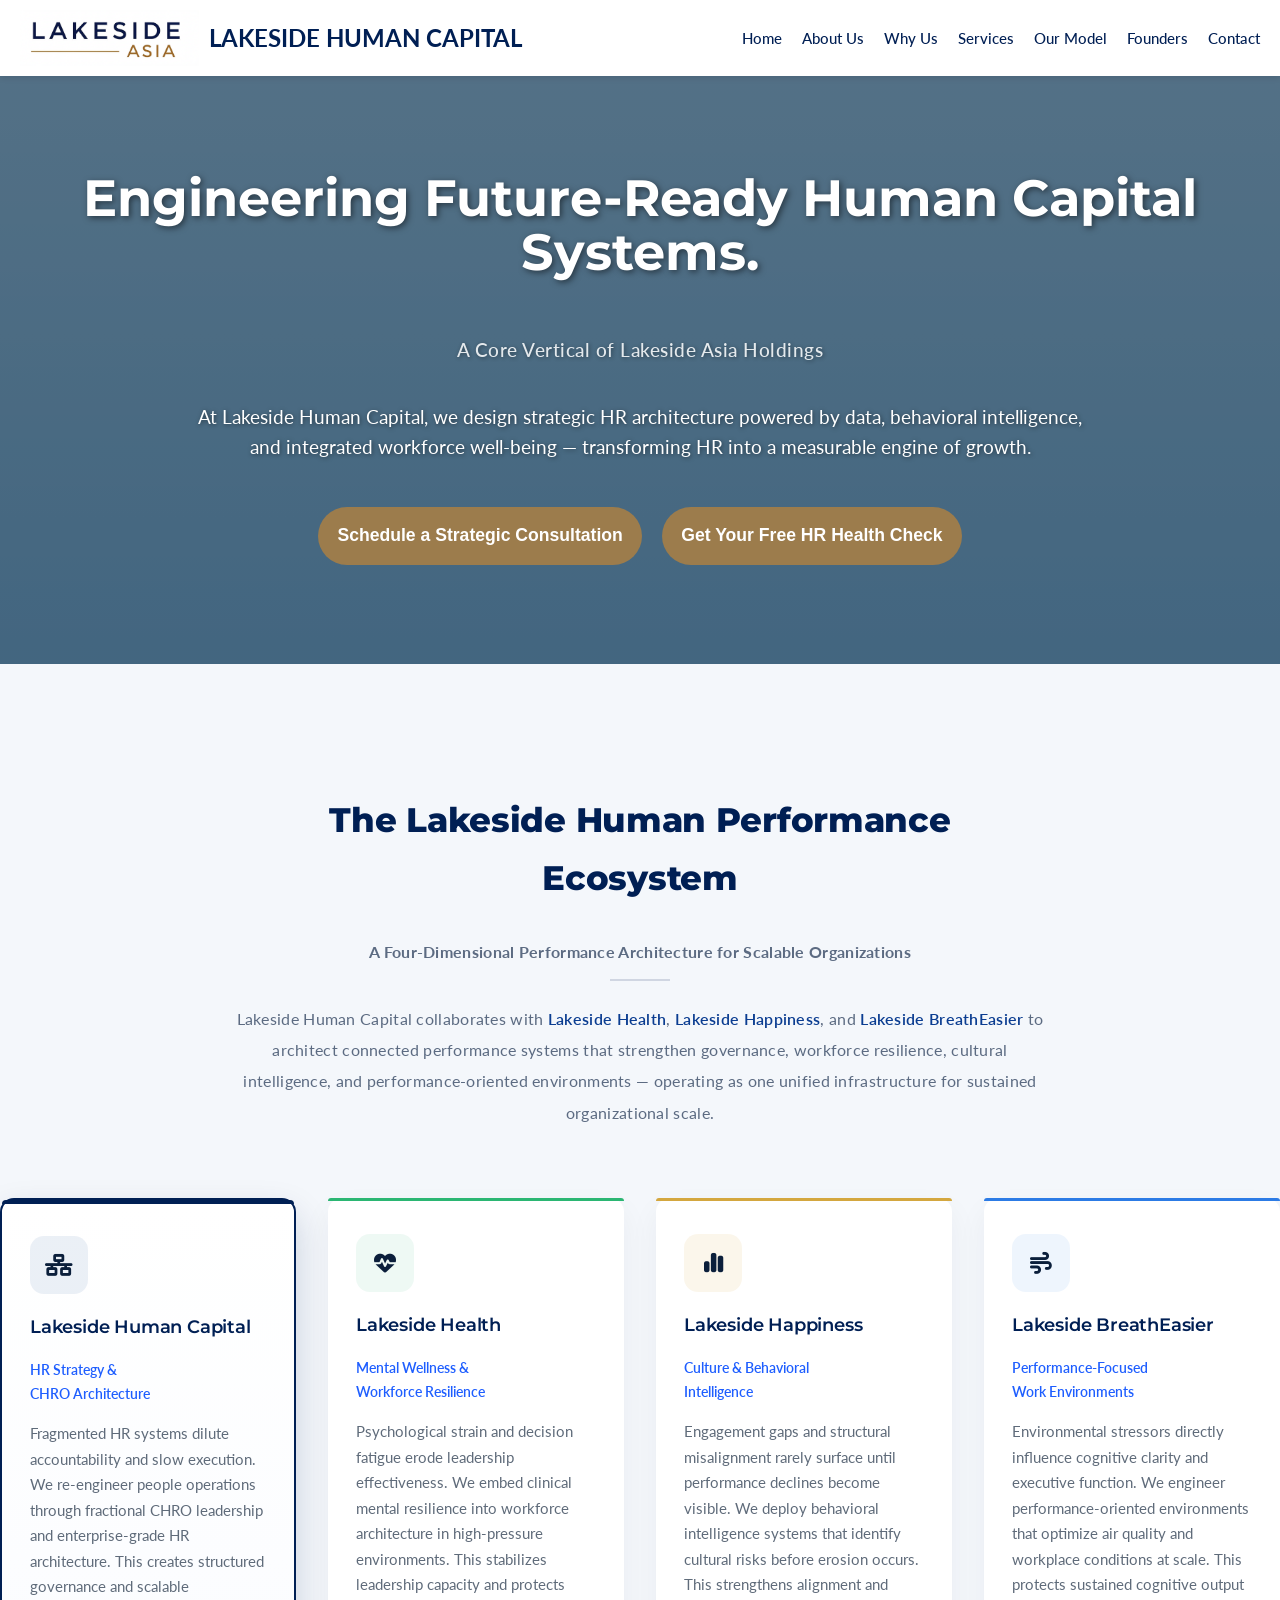
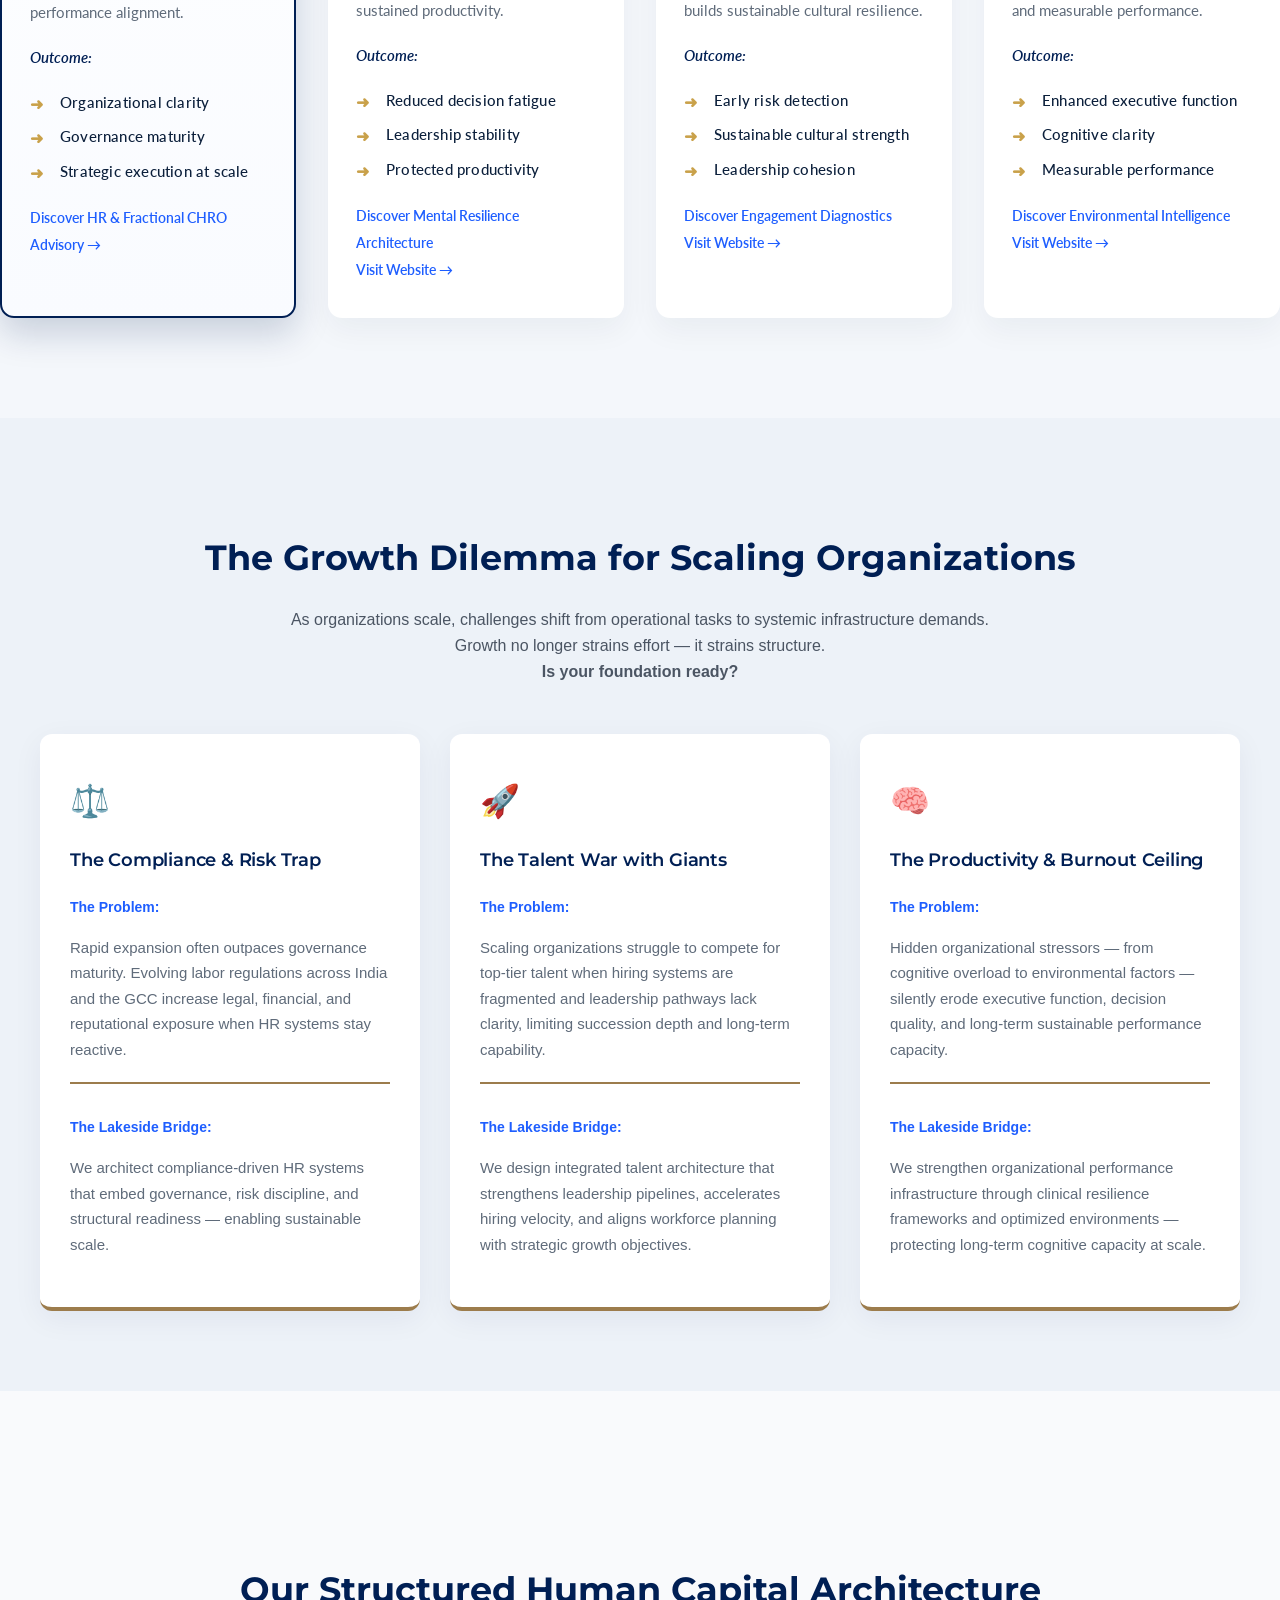
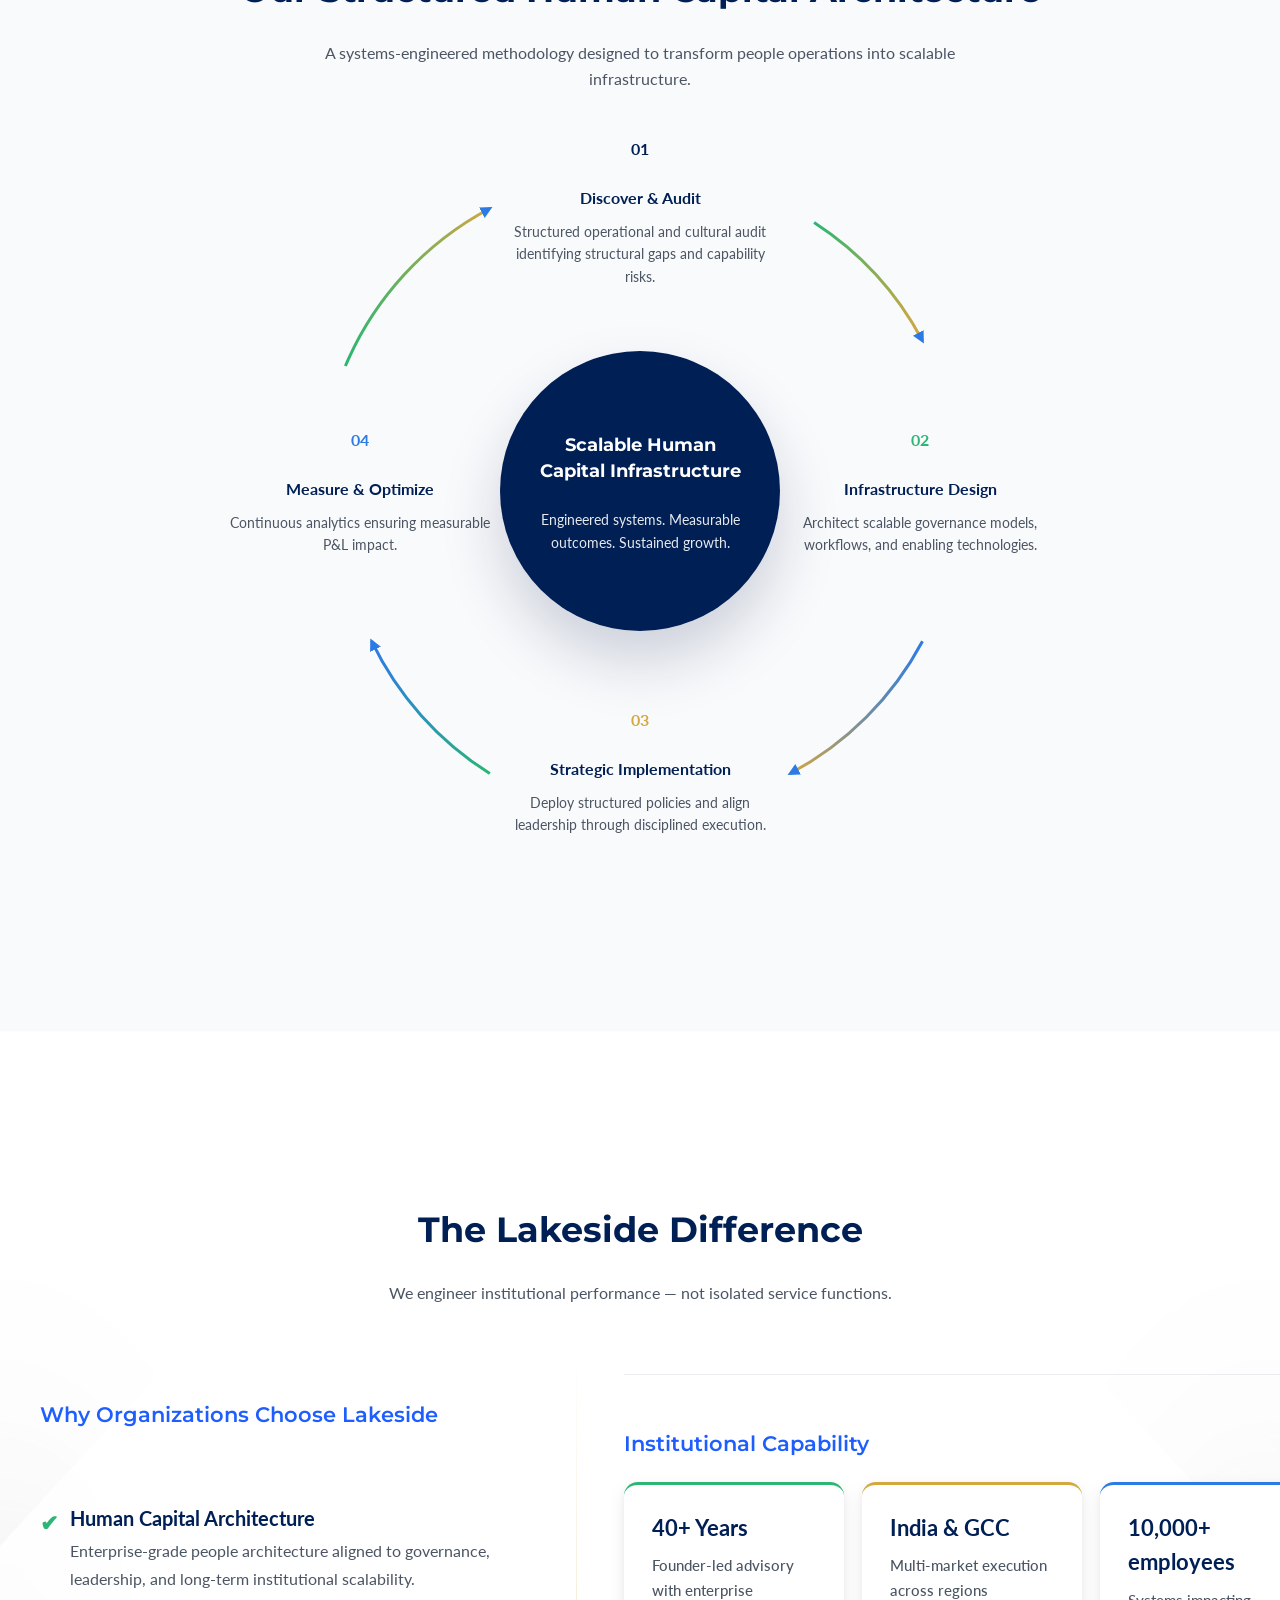
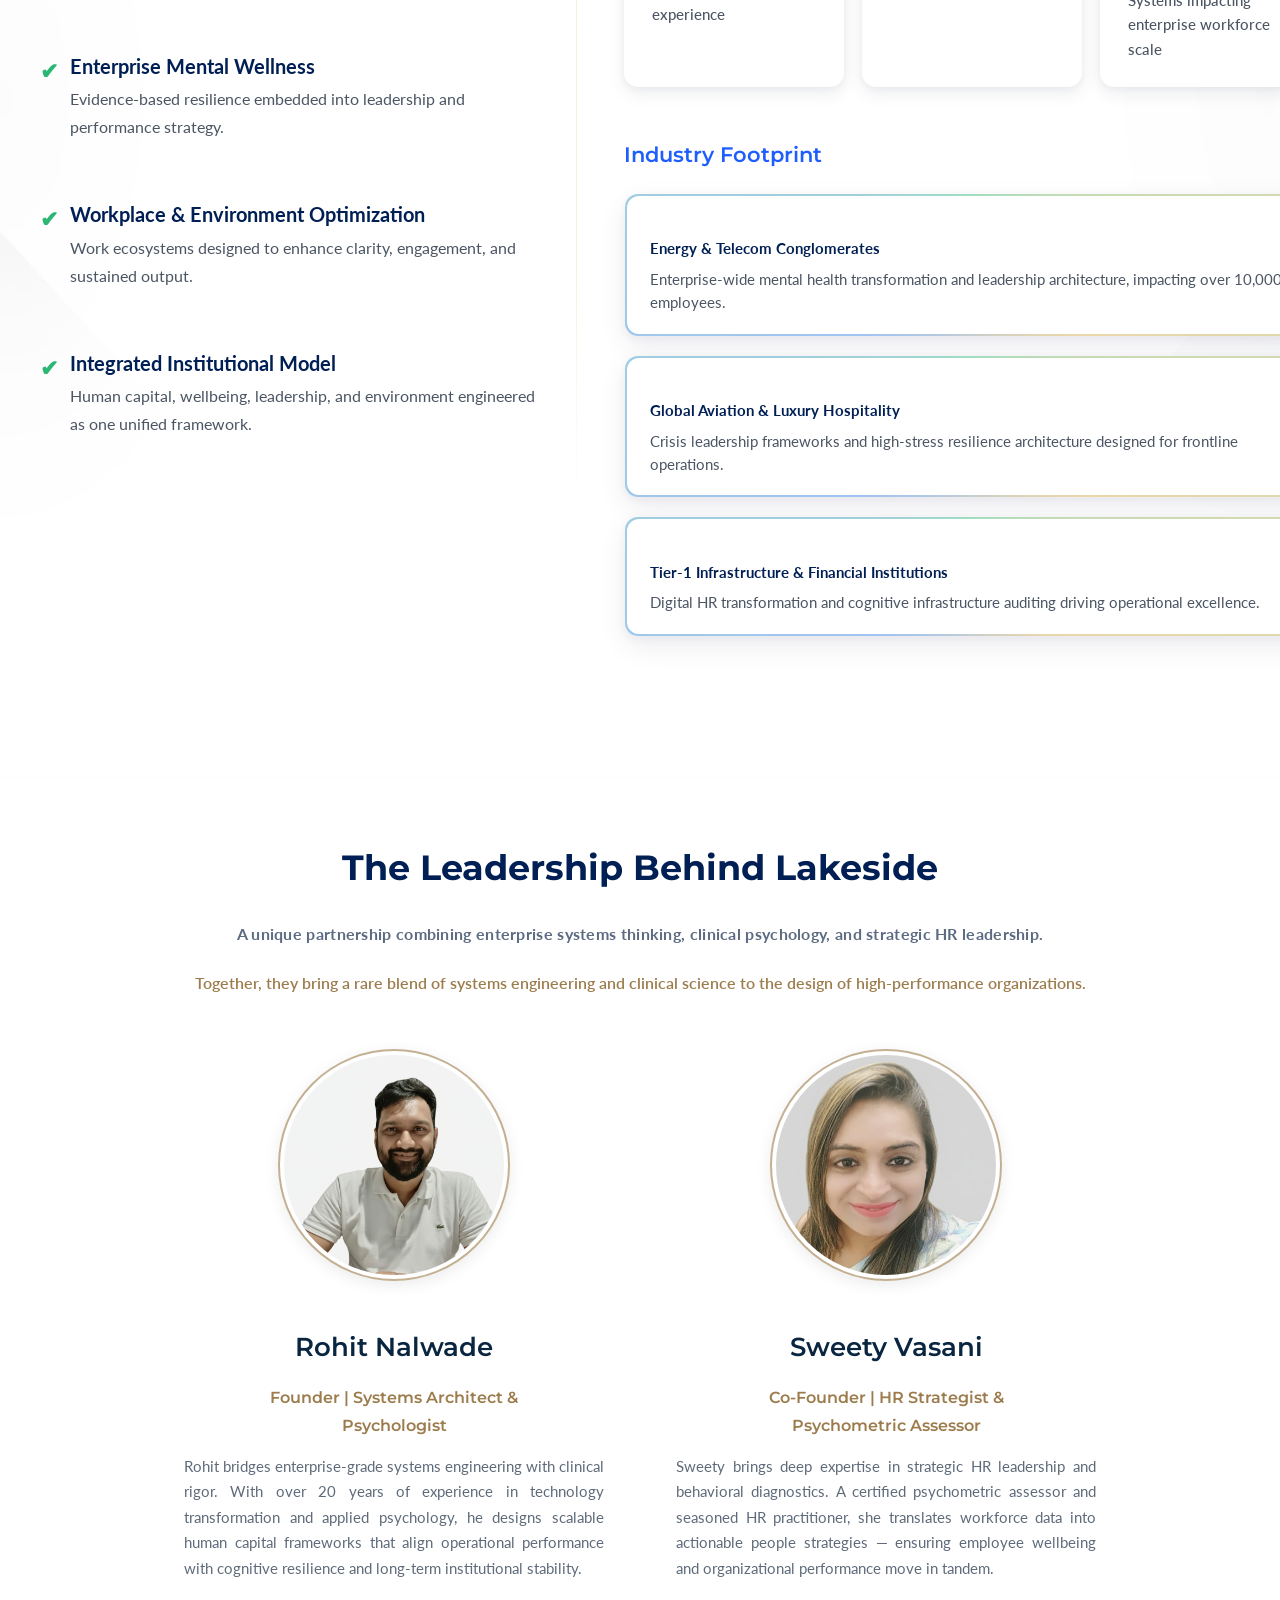
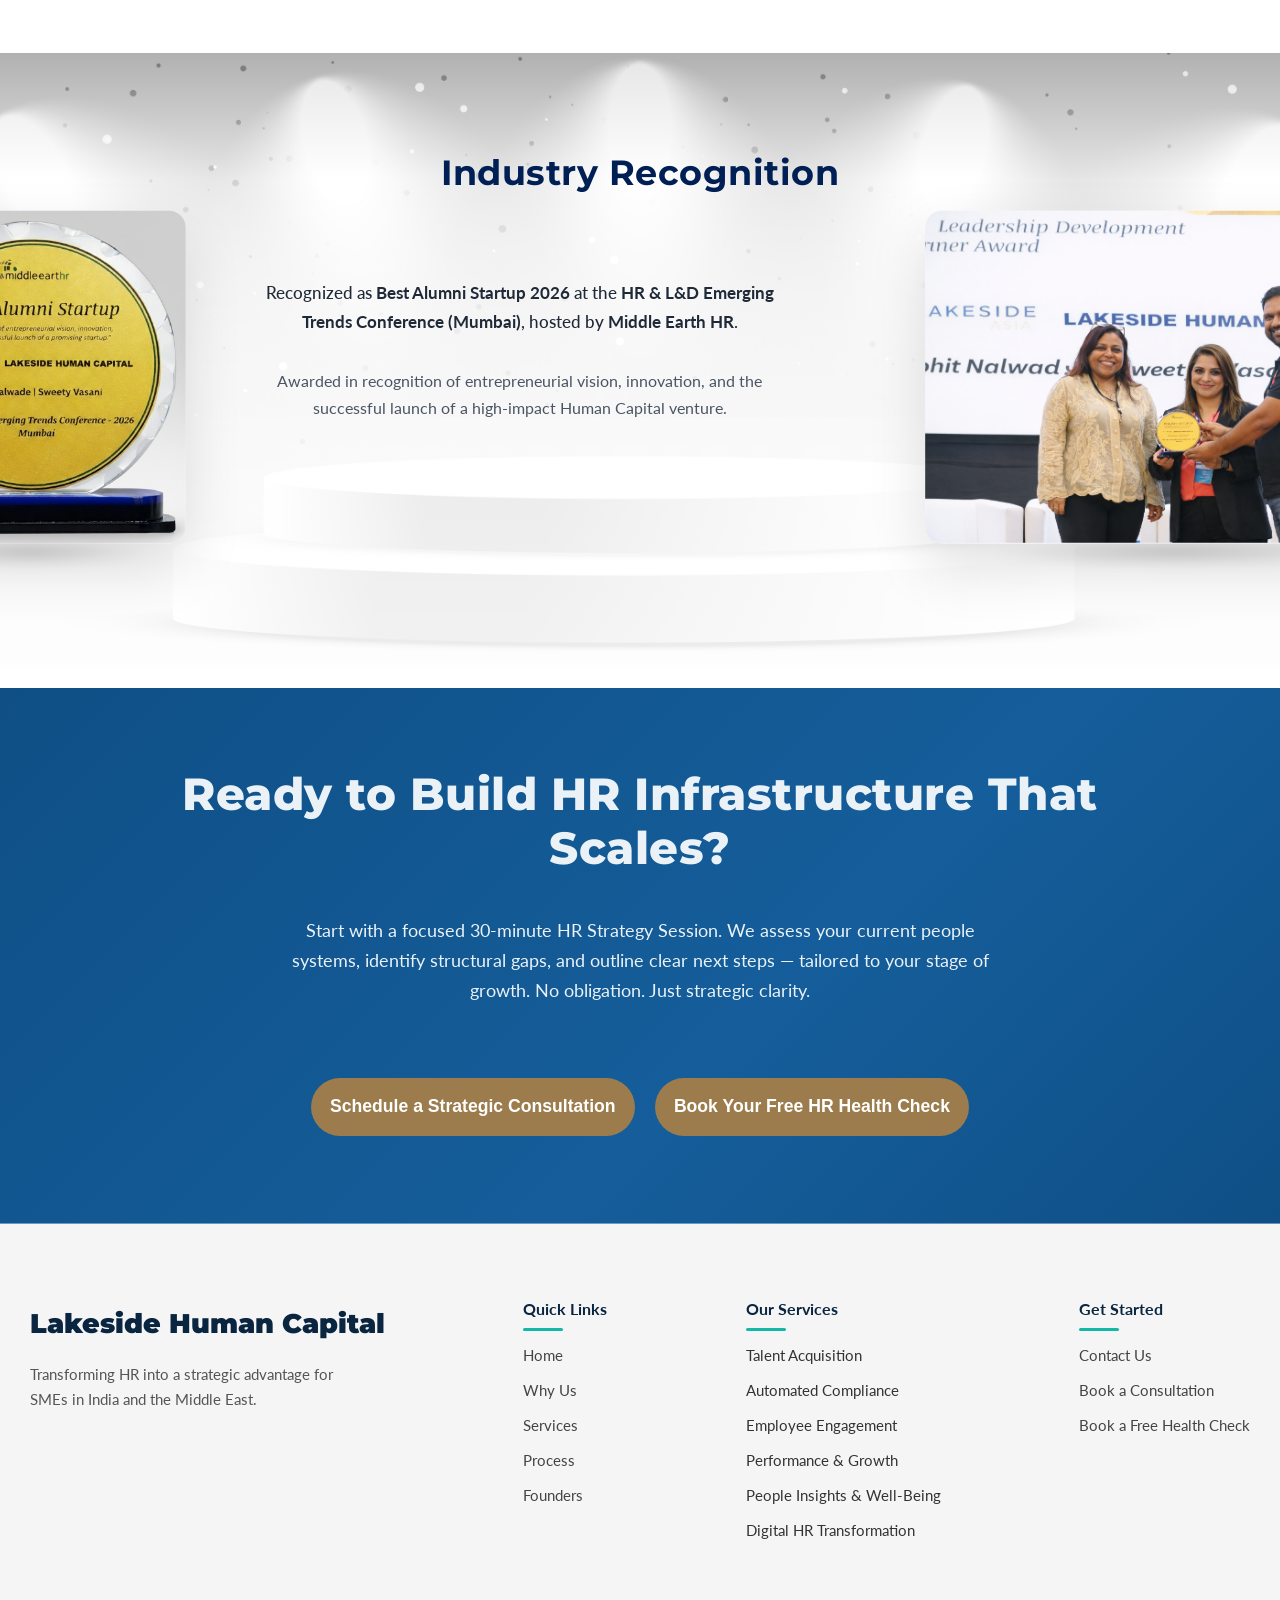
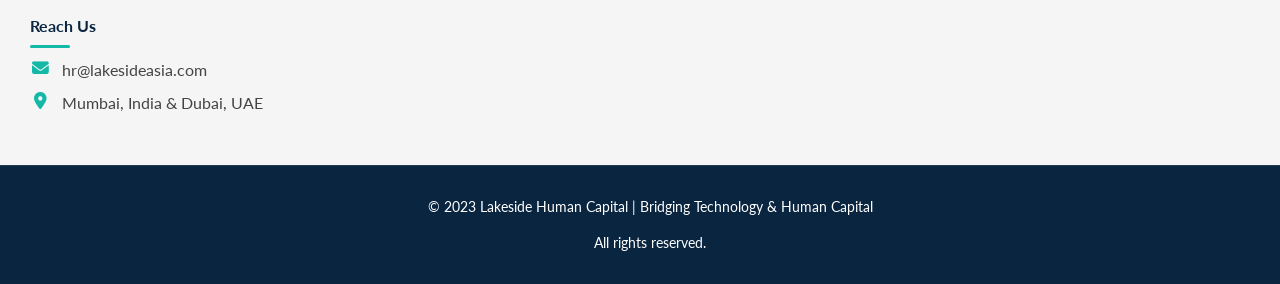
==== index.html @ 0bbe33d0 "Update index.html" ====
<!DOCTYPE html>
<html lang="en">
<head>
  <meta property="og:title" content="Lakeside Human Capital | HR Consulting & Transformation" />
<meta property="og:description" content="Building scalable people systems for growing organizations across India & GCC." />
<meta property="og:image" content="https://raw.githubusercontent.com/Sweetyvasani/Lakeside-Human-Capital/main/assets/consulting-banner.png" />
  <meta property="og:type" content="website" />
  <meta charset="UTF-8" />
  <meta name="viewport" content="width=device-width, initial-scale=1.0"/>
  <title>Lakeside Human Capital | People + Technology</title>

    <!-- ✅ Load Google Fonts -->
  <link href="https://fonts.googleapis.com/css2?family=Lato:wght@300;400;700&family=Montserrat:wght@500;600;700&display=swap" rel="stylesheet">

   <link rel="stylesheet" href="https://cdnjs.cloudflare.com/ajax/libs/font-awesome/6.4.0/css/all.min.css">
  <link rel="stylesheet" href="assets/css/style.css?v=5" />

  <!-- Smooth Scroll -->
  <style>
    html {
      scroll-behavior: smooth;
    }
  </style>

 </head>
<body>
 <!-- Header -->
<header>
  <a href="index.html" class="brand">
    <img src="assets/Lakeside Human Capital Logo.png" alt="Lakeside Human Capital Logo" class="logo-img" />
    <span class="brand-name">
      <strong class="brand-bold">LAKESIDE HUMAN CAPITAL</strong> 
    </span>
  </a>
      <!-- add this inside header, after your <nav> -->
  <button class="menu-toggle" aria-label="Open menu" aria-expanded="false">☰</button>
  
  <nav>
    <ul>
      <li><a href="/" class="active">Home</a>
      <li><a href="about.html">About Us</a></li>
      <li><a href="#why-us">Why Us</a></li>
      <li><a href="services.html">Services</a></li>
      <li><a href="#our-model">Our Model</a></li>
      <li><a href="#about">Founders</a></li>
      <li><a href="contact.html">Contact</a></li>
    </ul>
  </nav>
</header>
  

  <!-- ✅ Add the mobile nav block right AFTER the header -->
  <nav class="mobile-nav" aria-hidden="true">
    <ul>
      <li><a href="#home">Home</a></li>
      <li><a href="about.html">About Us</a></li>
      <li><a href="#why-us">Why Us</a></li>
      <li><a href="#services">Services</a></li>
      <li><a href="#our-model">Our Model</a></li>
      <li><a href="#about">Founders</a></li>
      <li><a href="contact.html">Contact</a></li>
    </ul>
  </nav>
  
<!-- Hero -->
<section id="home" class="hero">
  <div class="hero-content">
    <h1>Engineering Future-Ready Human Capital Systems.</h1>
    

    <p class="hero-subline">
  A Core Vertical of Lakeside Asia Holdings
</p>

    <p>At Lakeside Human Capital, we design strategic HR architecture powered by data, behavioral intelligence, and integrated workforce well-being — transforming HR into a measurable engine of growth.</p>
    
    <a href="https://calendly.com/sweetyvasani/30min" target="_blank" class="btn-primary">Schedule a Strategic Consultation</a>
    <a href="https://forms.gle/rsZpRCJudDQxaKkz8" target="_blank" class="btn-secondary">Get Your Free HR Health Check</a>
  </div>
</section>

<!-- ================= New Eco-system section (final)================= -->
  
<section class="ecosystem-section">
  <div class="container">

    <div class="section-header">
      <h2>The Lakeside Human Performance Ecosystem</h2>
      <div class="framework-intro">
  <p class="framework-line">
    A Four-Dimensional Performance Architecture for Scalable Organizations
  </p>
        <p>
    Lakeside Human Capital collaborates with <span class="highlight-blue">Lakeside Health</span>, <span class="highlight-blue">Lakeside Happiness</span>, and <span class="highlight-blue">Lakeside BreathEasier</span>  to architect connected performance systems that strengthen governance, workforce resilience, cultural intelligence, and performance-oriented environments — operating as one unified infrastructure for sustained organizational scale.
  </p>
    </div>
</div>
    <div class="ecosystem-grid">

      <!-- Primary Card -->
      <div class="ecosystem-card primary">
        <div class="icon-wrapper">
  <i class="fas fa-network-wired"></i>
</div>
        <h3>Lakeside Human Capital</h3>
        <h4 class="card-subtitle">HR Strategy & <br>CHRO Architecture</h4>
        <p>
Fragmented HR systems dilute accountability and slow execution. We re-engineer people operations through fractional CHRO leadership and enterprise-grade HR architecture. This creates structured governance and scalable performance alignment. </p>

                <p class="pillar-outcome">
          <span class="outcome-label">Outcome:</span> </p> 
                  <ul class="outcome-list">
  <li>Organizational clarity</li>
  <li>Governance maturity</li>
  <li>Strategic execution at scale</li>
</ul>
        
        <a href="services.html" class="learn-more">Discover HR & Fractional CHRO Advisory →</a>
      </div>

      <!-- Health -->
      <div class="ecosystem-card">
        <div class="icon-wrapper">
  <i class="fas fa-heart-pulse"></i>
</div>
        <h3>Lakeside Health</h3>
        <h4 class="card-subtitle">Mental Wellness & <br> Workforce Resilience</h4>
          <p>
Psychological strain and decision fatigue erode leadership effectiveness. We embed clinical mental resilience into workforce architecture in high-pressure environments. This stabilizes leadership capacity and protects sustained productivity.  </p>

        <p class="pillar-outcome">
          <span class="outcome-label">Outcome:</span> </p> 
        <ul class="outcome-list">
          <li> Reduced decision fatigue </li>
          <li> Leadership stability </li>
          <li> Protected productivity </li>
        </ul>
        
        <a href="https://health.lakesideasia.com/" target="_blank" class="learn-more">Discover Mental Resilience Architecture <br> Visit Website →</a>
      </div>

      <!-- Happiness -->
      <div class="ecosystem-card">
        <div class="icon-wrapper">
  <i class="fas fa-chart-simple"></i>
</div>
        <h3>Lakeside Happiness</h3>
        <h4 class="card-subtitle">Culture & Behavioral <br>Intelligence</h4>
          <p>
Engagement gaps and structural misalignment rarely surface until performance declines become visible. We deploy behavioral intelligence systems that identify cultural risks before erosion occurs. This strengthens alignment and builds sustainable cultural resilience. </p>

                <p class="pillar-outcome">
          <span class="outcome-label">Outcome:</span>  </p>
         <ul class="outcome-list">
           <li> Early risk detection </li>
           <li> Sustainable cultural strength </li>
           <li> Leadership cohesion</li>
         </ul>
                  
        <a href="https://rohitnalwade.github.io/Happiness/" target="_blank" class="learn-more">Discover Engagement Diagnostics <br> Visit Website →</a>
      </div>

      <!-- BreathEasier -->
      <div class="ecosystem-card">
        <div class="icon-wrapper">
  <i class="fas fa-wind"></i>
</div>
        <h3>Lakeside BreathEasier</h3>
        <h4 class="card-subtitle">Performance-Focused <br> Work Environments</h4>
        <p>
Environmental stressors directly influence cognitive clarity and executive function. We engineer performance-oriented environments that optimize air quality and workplace conditions at scale. This protects sustained cognitive output and measurable performance.  </p>

        <p class="pillar-outcome">
          <span class="outcome-label">Outcome:</span>  </p>
                 <ul class="outcome-list">
           <li> Enhanced executive function </li>
           <li> Cognitive clarity </li>
           <li> Measurable performance </li>
         </ul>
        
        <a href="https://breathe.lakesideasia.com/" target="_blank" class="learn-more">Discover Environmental Intelligence <br> Visit Website →</a>
      </div>

    </div>

  </div>
</section>

   

  
<!------------ Growth Dilemma  -------------->

<section class="growth-dilemma">
  <div class="container">
     <h2 class="section-title">The Growth Dilemma for Scaling Organizations</h2>
    <p class="section-subtitle">As organizations scale, challenges shift from operational tasks to systemic infrastructure demands. Growth no longer strains effort — it strains structure. <strong>
      <br>Is your foundation ready?</strong></p>

    <div class="growth-cards">
      <div class="card">
        <div class="card-icon">⚖️</div>
        <h3>The Compliance & Risk Trap</h3>
        <p> <span class="label">The Problem:</span></p> <p>Rapid expansion often outpaces governance maturity. Evolving labor regulations across India and the GCC increase legal, financial, and reputational exposure when HR systems stay reactive.</p>
        <p class="bridge-text"><span class="label">The Lakeside Bridge:</span> </p>
        <p>We architect compliance-driven HR systems that embed governance, risk discipline, and structural readiness — enabling sustainable scale.</p>
      </div>

      <div class="card">
        <div class="card-icon">🚀</div>
        <h3>The Talent War with Giants</h3>
        <p> <span class="label">The Problem:</span></p> 
        <p>Scaling organizations struggle to compete for top-tier talent when hiring systems are fragmented and leadership pathways lack clarity, limiting succession depth and long-term capability.</p>
        <p class="bridge-text"><span class="label">The Lakeside Bridge:</span> </p>
        <p>We design integrated talent architecture that strengthens leadership pipelines, accelerates hiring velocity, and aligns workforce planning with strategic growth objectives.</p>
      </div>

      <div class="card highlight-card">
        <div class="card-icon">🧠</div>
        <h3>The Productivity & Burnout Ceiling</h3>
       <p> <span class="label">The Problem:</span></p> 
        <p>Hidden organizational stressors — from cognitive overload to environmental factors — silently erode executive function, decision quality, and long-term sustainable performance capacity.</p>
        <p class="bridge-text"><span class="label">The Lakeside Bridge:</span> <p>
          <p>We strengthen organizational performance infrastructure through clinical resilience frameworks and optimized environments — protecting long-term cognitive capacity at scale.</p>
      </div>
    </div>
  </div>
</section>



<!------------ Blueprint Architecture Grid (Circular Core) -------------->

  <section class="framework-blueprint">
  <div class="container">
    <h2 class="section-title">Our Structured Human Capital Architecture</h2>
    <p class="section-subtitle">
      A systems-engineered methodology designed to transform people operations into scalable infrastructure.
    </p>

    <div class="blueprint-wrapper">

<svg class="process-arcs" viewBox="0 0 600 600" width="600" height="600" preserveAspectRatio="xMidYMid meet">
  <defs>
    <linearGradient id="grad1" x1="0%" y1="0%" x2="100%" y2="0%">
      <stop offset="0%" stop-color="#2bb673"/>
      <stop offset="100%" stop-color="#d4a73f"/>
    </linearGradient>
    <linearGradient id="grad2" x1="0%" y1="0%" x2="100%" y2="0%">
      <stop offset="0%" stop-color="#d4a73f"/>
      <stop offset="100%" stop-color="#2c7be5"/>
    </linearGradient>
    <linearGradient id="grad3" x1="0%" y1="0%" x2="100%" y2="0%">
      <stop offset="0%" stop-color="#2c7be5"/>
      <stop offset="100%" stop-color="#2bb673"/>
    </linearGradient>
    <marker id="arrow" markerWidth="4" markerHeight="4" refX="3" refY="2" orient="auto">
      <polygon points="0 0, 4 2, 0 4" fill="#2c7be5"/>
    </marker>
  </defs>

  <!-- 01 (top) → 02 (right) – start 33° after top, end 28° before right -->
  <path d="M474.1 31.6 A320 320 0 0 1 582.5 149.8"
        stroke="url(#grad1)" stroke-width="3" fill="none" marker-end="url(#arrow)" />

  <!-- 02 (right) → 03 (bottom) – 28° offset both ends -->
  <path d="M582.5 450.2 A320 320 0 0 1 450.2 582.5"
        stroke="url(#grad2)" stroke-width="3" fill="none" marker-end="url(#arrow)" />

  <!-- 03 (bottom) → 04 (left) – 28° offset both ends -->
  <path d="M149.8 582.5 A320 320 0 0 1 31.6 450.2"
        stroke="url(#grad3)" stroke-width="3" fill="none" marker-end="url(#arrow)" />

  <!-- 04 (left) → 01 (top) – start 23° after left, end 28° before top -->
  <path d="M5.4 175.0 A320 320 0 0 1 149.8 17.5"
        stroke="url(#grad1)" stroke-width="3" fill="none" marker-end="url(#arrow)" />
</svg>


      <!-- Center Circle -->
      <div class="blueprint-core">
        <h3>Scalable Human<br>Capital Infrastructure</h3>
        <p>Engineered systems. Measurable outcomes. Sustained growth.</p>
      </div>

      <!-- Step 1 -->
      <div class="blueprint-step step-1">
        <span>01</span>
        <h4>Discover & Audit</h4>
        <p>Structured operational and cultural audit identifying structural gaps and capability risks.</p>
      </div>

      <!-- Step 2 -->
      <div class="blueprint-step step-2">
        <span>02</span>
        <h4>Infrastructure Design</h4>
        <p>Architect scalable governance models, workflows, and enabling technologies.</p>
      </div>

      <!-- Step 3 -->
      <div class="blueprint-step step-3">
        <span>03</span>
        <h4>Strategic Implementation</h4>
        <p>Deploy structured policies and align leadership through disciplined execution.</p>
      </div>

      <!-- Step 4 -->
      <div class="blueprint-step step-4">
        <span>04</span>
        <h4>Measure & Optimize</h4>
        <p>Continuous analytics ensuring measurable P&L impact.</p>
      </div>
      
    </div>
  </div>
</section>


  

  <!-- ================= WHY US ================= -->

   

 <section class="lakeside-difference">
  <div class="container">

    <!-- CENTERED SECTION HEADER -->
    <h2 class="section-title">The Lakeside Difference</h2>
    <p class="section-subtitle">
      We engineer institutional performance — not isolated service functions.
    </p>

    <!-- TWO COLUMN LAYOUT -->
    <div class="difference-columns">

      <!-- LEFT SIDE -->
      <div class="difference-left">

          <h3 class="difference-subheading">
    Why Organizations Choose Lakeside
  </h3>

        <ul class="difference-list">
          <li>
            <h4>Human Capital Architecture</h4>
            <p>Enterprise-grade people architecture aligned to governance, leadership, and long-term institutional scalability.</p>
          </li>

          <li>
            <h4>Enterprise Mental Wellness</h4>
            <p>Evidence-based resilience embedded into leadership and performance strategy.</p>
          </li>

          <li>
            <h4>Workplace & Environment Optimization</h4>
            <p>Work ecosystems designed to enhance clarity, engagement, and sustained output.</p>
          </li>

          <li>
            <h4>Integrated Institutional Model</h4>
            <p>Human capital, wellbeing, leadership, and environment engineered as one unified framework.</p>
          </li>
        </ul>

      </div>

      <!-- RIGHT SIDE -->
      <div class="difference-right">


         <!-- ROW 1: Institutional Capability -->
  <div class="capability-row">
    <h3>Institutional Capability</h3>

        <div class="capability-cards">
      <div class="cap-card">
        <span class="cap-highlight">40+ Years</span>
         <p>Founder-led advisory with enterprise experience</p>
          </div>

          <div class="cap-card">
         <span class="cap-highlight">India & GCC</span>
            <p>Multi-market execution across regions </p> 
          </div>

             <div class="cap-card">
               <span class="cap-highlight">10,000+ employees</span>
         <p>Systems impacting enterprise workforce scale </p> 
          </div>
           
        </div>
    </div>

    <!-- ROW 2: Industry Footprint -->
  <div class="industry-row">
    <h3>Industry Footprint</h3>
       
          <div class="industry-cards">

            <div class="industry-mini-card">
               <h4>Energy & Telecom Conglomerates</h4>
           <p>Enterprise-wide mental health transformation and leadership architecture, impacting over 10,000+ employees.</p>
          </div>
          
            <div class="industry-mini-card">
             <h4>Global Aviation & Luxury Hospitality</h4>
            <p>Crisis leadership frameworks and high-stress resilience architecture designed for frontline operations.</p>
          </div>

          <div class="industry-mini-card">
            <h4>Tier-1 Infrastructure & Financial Institutions</h4>
            <p>Digital HR transformation and cognitive infrastructure auditing driving operational excellence.</p>
          </div>


        </div>

      </div>

    </div>

</section>

    <!-- Founders Section OLD-->

      <!-- Founders Section -->
<section id="about" class="page-header">
  <h2 class="section-title">The Leadership Behind Lakeside</h2>
    <p class="lead-subtitle">
A unique partnership combining enterprise systems thinking, clinical psychology, and strategic HR leadership.</p>
   <span class="founder-additionalpara ">Together, they bring a rare blend of systems engineering and clinical science to the design of high-performance organizations.</span>
</section>

<section class="founders">
  <div class="founder">
    <img src="assets/Rohit.png" alt="Rohit Nalwade" class="founder-img" />
    <h2>Rohit Nalwade</h2>
    <h3>Founder | Systems Architect & <br> Psychologist</h3>
    <p>Rohit bridges enterprise-grade systems engineering with clinical rigor. With over 20 years of experience in technology transformation and applied psychology, he designs scalable human capital frameworks that align operational performance with cognitive resilience and long-term institutional stability.</p>
  </div>
  <div class="founder">
    <img src="assets/Sweety.png" alt="Sweety Vasani" class="founder-img" />
    <h2>Sweety Vasani</h2>
    <h3>Co-Founder | HR Strategist & <br> Psychometric Assessor</h3>
    <p>Sweety brings deep expertise in strategic HR leadership and behavioral diagnostics. A certified psychometric assessor and seasoned HR practitioner, she translates workforce data into actionable people strategies — ensuring employee wellbeing and organizational performance move in tandem.</p>
  </div>
</section>

      <!-- ================== Award Recognition ================== -->  

<section class="industry-recognition">

  <!-- Section Heading (like other sections) -->
  <h2 class="section-title reveal reveal-delay-1">Industry Recognition</h2>
  
  <div class="recognition-container">

    <!-- Left: Trophy -->
    <div class="recognition-image reveal reveal-delay-2">
      <img src="assets/Trophy-Lakeside1.jpg" alt="Best Alumni Startup Award">
    </div>

    <!-- Center: Text -->
    <div class="recognition-text reveal reveal-delay-3">
        <p class="recognition-highlight">
        Recognized as <strong>Best Alumni Startup 2026</strong> at the
        <strong>HR & L&D Emerging Trends Conference (Mumbai)</strong>,
        hosted by <strong>Middle Earth HR</strong>.
      </p>

      <p>
        Awarded in recognition of entrepreneurial vision, innovation,
        and the successful launch of a high-impact Human Capital venture.
      </p>
    </div>

    <!-- Right: Event Photo -->
    <div class="recognition-event reveal reveal-delay-4">
      <img src="assets/Award - Lakeside Human Capital.PNG" alt="Lakeside receiving Best Alumni Startup Award">
    </div>

  </div>
</section>

   
      
           
  <!-- ================== HR HEALTH CHECK CTA SECTION ================== -->
<section id="hr-health-check" class="cta-section">
  <div class="cta-container">
    <h2>Ready to Build HR Infrastructure That Scales?</h2>
    <p>
      Start with a focused 30-minute HR Strategy Session. We assess your current people systems, identify structural gaps, and outline clear next steps — tailored to your stage of growth.
No obligation. Just strategic clarity.
    </p>
    <div class="cta-buttons">
      <a href="https://calendly.com/sweetyvasani/30min" target="_blank" class="btn-primary">
        Schedule a Strategic Consultation
      </a>
    <a href="https://forms.gle/rsZpRCJudDQxaKkz8" target="_blank" class="btn-secondary">
      Book Your Free HR Health Check
    </a>
  </div>
    </div>
</section>

  
<script>
  document.addEventListener("DOMContentLoaded", function() {
    const proofs = [
      { stat: "40", suffix: "%", title: "Reduction in Time-to-Hire", desc: "Our tech-enabled approach saves you critical time and resources in finding top talent." },
      { stat: "2", suffix: "x", title: "Faster HR Digitization", desc: "Our streamlined frameworks cut implementation time in half." },
      { stat: "25", suffix: "%", title: "Lower Compliance Risk", desc: "Proactive audits and governance structures reduce regulatory exposure." },
      { stat: "3", suffix: "x", title: "Increase in HR Efficiency", desc: "Automation + best practices free HR to focus on strategy, not admin." },
      { stat: "60", suffix: "%", title: "Higher Employee Engagement", desc: "Data-driven practices boost retention and satisfaction scores." },
      { stat: "50", suffix: "%", title: "Cost Savings in HR Tech", desc: "Curated tech stacks eliminate waste from unused licenses." },
      { stat: "90", suffix: " Days", title: "Transformation Roadmap", desc: "From diagnosis to execution, we deliver results in 3 months." }
    ];

    let index = 0;
    const rotator = document.getElementById("proof-rotator");

    function animateCountUp(element, target, suffix) {
      let current = 0;
      const duration = 1000;
      const steps = 30;
      const increment = target / steps;
      let step = 0;

      const timer = setInterval(() => {
        step++;
        current += increment;
        if (step >= steps) {
          clearInterval(timer);
          current = target;
        }
        element.textContent = Math.floor(current) + suffix;
      }, duration / steps);
    }

    function showProof() {
      const proof = proofs[index];

      // fade reset
      rotator.classList.remove("fade");
      void rotator.offsetWidth;
      rotator.classList.add("fade");

      // build content + ✅ progress bar
      rotator.innerHTML = `
        <h2 id="stat"></h2>
        <h3>${proof.title}</h3>
        <p>${proof.desc}</p>
        <div class="progress-bar"></div>
      `;

      const statEl = document.getElementById("stat");
      animateCountUp(statEl, parseInt(proof.stat), proof.suffix);

      index = (index + 1) % proofs.length;
    }

    showProof(); 
    setInterval(showProof, 5000);
  });
</script>

  <script>
  document.addEventListener("DOMContentLoaded", () => {
    const steps = document.querySelectorAll(".animate-step");

    const observer = new IntersectionObserver(
      (entries) => {
        entries.forEach((entry, index) => {
          if (entry.isIntersecting) {
            setTimeout(() => {
              entry.target.classList.add("visible");
            }, index * 200); // stagger by 200ms per step
          }
        });
      },
      { threshold: 0.2 }
    );

    steps.forEach(step => observer.observe(step));
  });
</script>

<!-- ================== FOOTER ================== -->
<footer class="site-footer">
  <div class="footer-container">

    <!-- Column 1: Brand + Tagline -->
    <div class="footer-column footer-brand">
      <h3 class="footer-logo">Lakeside Human Capital</h3>
      <p class="footer-tagline">
        Transforming HR into a strategic advantage for SMEs in India and the Middle East.
      </p>
    </div>

    <!-- Column 2: Quick Links -->
    <div class="footer-column explore-sub">
      <h4 class="sub-heading teal-underline">Quick Links</h4>
      <ul>
        <li><a href="./index.html">Home</a></li>
        <li><a href="./index.html#why-us">Why Us</a></li>
        <li><a href="./index.html#services">Services</a></li>
        <li><a href="./index.html#our-model">Process</a></li>
        <li><a href="./index.html#about">Founders</a></li>
      </ul>
    </div>

    <!-- Column 3: Our Services -->
    <div class="footer-column explore-sub">
      <h4 class="sub-heading teal-underline">Our Services</h4>
      <ul>
        <li><a href="./services/talent-acquisition.html">Talent Acquisition</a></li>
        <li><a href="./services/automated-compliance.html">Automated Compliance</a></li>
        <li><a href="./services/employee-engagement.html">Employee Engagement</a></li>
        <li><a href="./services/performance-management.html">Performance & Growth</a></li>
        <li><a href="./services/wellbeing.html">People Insights & Well-Being</a></li>
        <li><a href="./services/HR-transformation.html">Digital HR Transformation</a></li>
      </ul>
    </div>

    <!-- Column 4: Get Started (New CTA Column) -->
    <div class="footer-column explore-sub">
      <h4 class="sub-heading teal-underline">Get Started</h4>
      <ul>
        <li><a href="./contact.html">Contact Us</a></li>
        <li><a href="https://calendly.com/sweetyvasani/30min" target="_blank" rel="noopener noreferrer">Book a Consultation</a></li>
        <li><a href="https://forms.gle/rsZpRCJudDQxaKkz8" target="_blank" rel="noopener noreferrer">Book a Free Health Check</a></li>
      </ul>
    </div>

    <!-- Column 5: Reach Us (Renamed Contact Column) -->
    <div class="footer-column footer-contact">
      <h4 class="sub-heading teal-underline">Reach Us</h4>
      <p>
        <i class="fa-solid fa-envelope"></i>
        <a href="mailto:hr@lakesideasia.com">hr@lakesideasia.com</a>
      </p>
      <p>
        <i class="fa-solid fa-location-dot"></i>
        Mumbai, India & Dubai, UAE
      </p>
    </div>

  </div>

  <!-- Bottom line -->
  <div class="footer-bottom">
    <p>© 2023 Lakeside Human Capital | Bridging Technology & Human Capital</p>
    <p>All rights reserved.</p>
  </div>
</footer>

  <script>
document.addEventListener('DOMContentLoaded', function() {
  const toggle = document.querySelector('.menu-toggle');
  const mobileNav = document.querySelector('.mobile-nav');

  if (!toggle || !mobileNav) return;

  toggle.addEventListener('click', function(e) {
    e.stopPropagation();
    mobileNav.classList.toggle('open');
    const opened = mobileNav.classList.contains('open');
    toggle.setAttribute('aria-expanded', opened ? 'true' : 'false');
  });

  // close when clicking outside the mobile menu
  document.addEventListener('click', function(e) {
    if (!mobileNav.classList.contains('open')) return;
    if (mobileNav.contains(e.target) || toggle.contains(e.target)) return;
    mobileNav.classList.remove('open');
    toggle.setAttribute('aria-expanded', 'false');
  });
});
</script>


     <script>
document.addEventListener("DOMContentLoaded", function () {

  /* ===============================
     SCROLL REVEAL ANIMATION
  =============================== */

  const reveals = document.querySelectorAll(".reveal");

  if (reveals.length > 0) {
    const observer = new IntersectionObserver((entries, observer) => {
      entries.forEach(entry => {
        if (entry.isIntersecting) {
          entry.target.classList.add("active");
          observer.unobserve(entry.target); // animate only once
        }
      });
    }, {
      threshold: 0.2,
      rootMargin: "0px 0px -120px 0px"
    });

    reveals.forEach(el => observer.observe(el));
  }


  /* ===============================
     SUBTLE PARALLAX EFFECT
  =============================== */

  const section = document.querySelector(".industry-recognition");

if (section && window.innerWidth > 768) {
  window.addEventListener("scroll", function () {

      const rect = section.getBoundingClientRect();
      const windowHeight = window.innerHeight;

      if (rect.top < windowHeight && rect.bottom > 0) {
        const scrollProgress = rect.top / windowHeight;

        // -20px is your base background position
        // 15 controls movement intensity (keep subtle)
        section.style.backgroundPosition = 
          `center ${-20 + scrollProgress * 15}px`;
      }

    });
  }

});
</script>
      


  </body>
</html>
---- assets/css/style.css ----
/* ================== GLOBAL ================== */
body {
  margin: 0;
  font-family: 'Lato', sans-serif;
  color: #333;
  line-height: 1.7;
}

/* Force hide hamburger on desktop */
.menu-toggle {
  display: none !important;
}

/* Headings & Brand Font */
h1, h2, h3 {
  font-family: 'Montserrat', sans-serif;  
}

.navbar-brand {
  font-family: 'Montserrat', sans-serif;
  font-weight: 700;
  letter-spacing: 1px;
  color: #0b1f3b;
}

html, body {
  overflow-x: hidden;
}

/* ================== GLOBAL SECTION HEADINGS ================== */

.section-title {
  font-size: 2.2rem;
  font-weight: 700;
  color: #001F54;
  text-align: center;
  margin-bottom: 20px;
}

.section-subtitle {
  font-size: 1rem;
  color: #4b5563;
  line-height: 1.6;
  max-width: 700px;
  margin: 0 auto 50px;
  text-align: center;
}

/* ================== GLOBAL MOBILE HEADING FIX ================== */

@media (max-width: 768px) {

  .section-title,
  .page-header h1,
  .lakeside-difference .section-title,
  .framework-blueprint .section-title,
  .growth-dilemma .section-title {
    font-size: 22px !important;
    line-height: 1.3;
    margin-bottom: 16px;
    padding: 0 1.2rem;
  }

}

/* ================== HEADER ================== */
header {
  position: fixed;          
  top: 0;
  left: 0;
  width: 100%;
  display: flex;
  align-items: center;   /* keeps logo + text aligned vertically */
  justify-content: space-between;   /* ✅ logo left, nav right */
  background: #fff;        /* White background */
  padding: 10px 20px;
  z-index: 1000;
  box-shadow: 0 2px 6px rgba(0,0,0,0.1); /* subtle shadow */
  box-sizing: border-box;   /* ✅ include padding inside width */
}

/* Brand block (logo + text) */
header .brand {
  display: flex;
  align-items: center;   /* ✅ keeps text vertically centered with logo */
  text-decoration: none;
  flex-shrink: 0;   /* ✅ logo never shrinks */
}

header img {
  height: 64px;   /* mobile / default */
  width: auto;
}

@media (min-width: 1024px) {
  header img {
    height: 56px; /* desktop */
  }
}

header .brand-name {
  font-size: 24px;
  font-weight: 600;
  color: #001F54;   /* Navy text */
  margin-left: 10px;
  white-space: nowrap;   /* ✅ keeps text on one line */
}

/* navigation menu */

header nav {
  flex: 1;               /* ✅ nav takes remaining space */
  display: flex;
  justify-content: flex-end; /* ✅ push items to the right */
  min-width: 0;          /* ✅ allow shrinking */
}

header nav ul {
  display: flex;
  flex-wrap: wrap;       /* ✅ prevent overflow by wrapping */
  list-style: none;
  margin: 0;
  padding: 0;
}

header nav ul li {
  margin-left: 20px;
  white-space: nowrap;   /* ✅ keep items on one line each */
}

header nav ul li a {
  text-decoration: none;
  font-size: 15px;  /* ✅ slightly smaller text */
  font-weight: 500;
  color: #001F54;   /* Navy text */
  transition: color 0.3s ease, border-bottom 0.3s ease;
}

header nav ul li a:hover {
  color: #14b8a6; /* ✅ Teal hover */
  border-bottom: 2px solid #14b8a6; /* ✅ Teal underline */
  padding-bottom: 2px;
}

/* Push page content down so it doesn’t hide under sticky nav */
body {
  padding-top: 70px; /* adjust depending on navbar height */
}

/* ================== HERO ================== */
.hero {
  display: flex;
  justify-content: center; /* ✅ aligns text to the center */
  align-items: center; 
  text-align: center;          
  padding: 3rem 1.5rem;
  background-image: 
  linear-gradient(rgba(0, 90, 156, 0.5), rgba(0, 90, 156, 0.6)),
  url('https://images.unsplash.com/photo-1556761175-5973dc0f32e7?q=80&w=2832&auto=format&fit=crop');
  background-size: cover;
  background-position: center;
  background-repeat: no-repeat;
  position: relative;
  min-height: 450px;
  color: #fff;
  padding-top: 6rem;
}

/* Dark overlay */
.hero::before {
  content: "";
  position: absolute;
  top: 0; left: 0; right: 0; bottom: 0;
  background: rgba(0, 0, 0, 0.35);
  z-index: 0;
}

.hero-content {
  position: relative;
  z-index: 1;
  max-width: 1250px;
  width: 100%;
  margin: 0 auto;
  animation: fadeIn 1.5s ease-in-out;
  transform: translateY(-40px);   /* ⬅ moves text upward only */
  }

/* Heading */
.hero h1 {
  font-size: 3.2rem;
  margin-bottom: 56px;  /* ✅ increase spacing below heading */
  font-weight: 700;
  color: #fff;
  white-space: normal; /* ✅ allow wrapping */
  text-shadow: 2px 2px 6px rgba(0,0,0,0.5);
  animation: fadeInUp 1.2s ease-in-out;
  line-height: 1.05;
  leading:tight; 
 }

.hero-subline {
  font-size: 12px;
  font-weight: 500;
  opacity: 0.85;
  letter-spacing: 0.5px;
  color: rgba(255, 255, 255, 0.85);
  margin-top: 0;
  margin-bottom: 26px;
}

/* Subtext */
.hero p {
  font-size: 1.2rem;
  margin-top: 0.5rem; /* ✅ Add this to control spacing from heading */
  margin-bottom: 36px;
  line-height: 1.6;
  color: #fff;
  white-space: normal;
  text-shadow: 1px 1px 4px rgba(0,0,0,0.5);
  animation: fadeInUp 1.5s ease-in-out;
  max-width: 900px;
  margin-left: auto;  /* ✅ Add this */
  margin-right: auto; /* ✅ Add this */
}

/* CTA Buttons */
.btn-primary,
.btn-secondary {
  background: #9C7C4C;        /* Gold brand color */
  color: #FFFF !important;     /* White text */
  min-width: 270px;           /* ✅ wider for longer text (was 250px) */
  height: 58px;               /* ✅ slightly taller for better proportion */
  display: inline-flex;       /* centers content horizontally & vertically */
  align-items: center;
  justify-content: center;
  margin: 0.5rem;
  border-radius: 999px;
  text-decoration: none;
  font-family: 'Open Sans', sans-serif;
  font-weight: 700;
  font-size: 1.1rem;
  line-height: 1.6rem;
  border: none;
  transition: all 0.3s ease;
  animation: fadeInUp 1.8s ease-in-out;
  text-align: center;         /* ✅ ensures multi-line text stays centered */
  padding: 0 1.2rem;          /* ✅ adds a bit of breathing room inside */
  box-sizing: border-box;     /* ✅ keeps size consistent */
}

/* Hover effect */
.btn-primary:hover,
.btn-secondary:hover {
  background: #7d633d;        /* Darker gold on hover */
  transform: translateY(-3px);
}


/* ================== ANIMATIONS ================== */
@keyframes fadeIn {
  from { opacity: 0; }
  to { opacity: 1; }
}

@keyframes fadeInUp {
  from {
    opacity: 0;
    transform: translateY(20px);
  }
  to {
    opacity: 1;
    transform: translateY(0);
  }
}




/* ================== CTA ================== */
.cta-banner {
  background: #0a2540;
  color: #fff;
  text-align: center;
  padding: 2rem;
}


/* ================== PAGE HEADERS ================== */
.page-header {
  padding: 2rem 2rem;
  text-align: center;
  background: #fff;
}


.page-headers + .founders {
  margin-top: 30px; /* space between para and images */
}

.page-header p {
  font-size: 1.1rem;
  color: #4b5563;
  font-weight: 600;
margin-bottom: 16px !important; /* ✅ reduce gap below intro paragraph */
}

.page-header .lead-subtitle {
  font-size: 16px;
  line-height: 1.95;
  color: #5c6b82;
  letter-spacing: 0.3px;
  font-weight: 700;
  margin-bottom: 20px !important;
}


/* ---------- WHY US ---------- */

/* ================= Lakeside Difference Section ================= */

.lakeside-difference {
  padding: 140px 0;
  background-image: url("../Impact-Background-image.jpg");
  background-size: cover;
  background-position: center;
  background-repeat: no-repeat;
  position: relative;
}

.lakeside-difference::before {
  content: "";
  position: absolute;
  inset: 0;
  background: rgba(255, 255, 255, 0.60);
  z-index: 0;
}

.lakeside-difference .container {
  max-width: 1380px;
  margin: 0 auto;
  padding: 0 40px;
  position: relative;
  z-index: 1;
}

/* NEW WRAPPER FOR COLUMNS */
.difference-columns {
  display: flex;
  gap: 80px;
  margin-top: 70px;
  align-items: flex-start;   /* ADD THIS */
}




/* Vertical separator */
.difference-columns::after {
  content: "";
  position: absolute;
  top: 155px;         /* slightly tighter */
  bottom: 135px;      /* tighter end */
  left: 45%;
  width: 1px;
  background: linear-gradient(
    to bottom,
    transparent,
    rgba(212, 167, 63, 0.18),
    rgba(212, 167, 63, 0.18),
    transparent
  );
}

/* LEFT SIDE */

/* Unified Subheading Style */

.difference-subheading {
   font-size: 1.3rem;
    color: #1E5EFF;
  font-weight: 600;
  margin-bottom: 70px;
}

.capability-row h3 {
  font-size: 1.3rem;
  color: #1E5EFF;  /* Strategic Blue Accent */
  font-weight: 600;
}

.industry-row h3 {
  font-size: 1.3rem;
  color: #1E5EFF;
  font-weight: 600;
}


.difference-left {
  flex: 0 0 42%;
  max-width: 100%;
  }

.difference-right {
  flex: 0 0 58%;
   margin-top: -2px;
  padding-top: 30px;
  border-top: 1px solid rgba(0, 31, 84, 0.08);
}


/* LIST */
.difference-list {
  list-style: none;
  padding: 0;
  margin: 0;
  width: 100%;
}

.difference-list li {
  margin-bottom: 57px;
  position: relative;
  padding-left: 30px;
  max-width: 95%;
}

/* Green Tick */
.difference-list li::before {
  content: "✔";
  position: absolute;
  left: 0;
  top: 2px;
  color: #2BB673;
  font-size: 22px;
  font-weight: 800;
}

/* Title inside each point */
.difference-list h4 {
  font-size: 1.22rem;
  color: #001F54;
  margin-bottom: 2px;
  font-weight: 700;  
}

/* Supporting text */
.difference-list p {
  font-size: 1.03rem;
  color: #4b5563;
  line-height: 1.7;
  margin: 0;
}

/* ===========Institutional Capability – Horizontal Cards=========*/

.capability-row {
  margin-bottom: 50px;
}

.capability-cards {
  display: flex;
  gap: 18px;
}

.cap-card {
  flex: 1;
  background: #ffffff;
  padding: 26px 28px;
  border-radius: 14px;

 border-top: 3px solid #2bb673; /* Default fallback */
  /* Elegant layered shadow */
  box-shadow: 
    0 6px 18px rgba(0, 21, 64, 0.08),
    0 2px 6px rgba(0, 21, 64, 0.04);

  font-size: 1rem;              /* Increased from 0.9 */
  font-weight: 500;
  color: #0f2a5c;               /* Slightly softer navy */
  line-height: 1.6;

  transition: transform 0.35s ease, box-shadow 0.35s ease;
}

.cap-card:nth-child(1) {
  border-top-color: #2bb673;   /* Green */
}

.cap-card:nth-child(2) {
  border-top-color: #d4a73f;   /* Gold */
}

.cap-card:nth-child(3) {
  border-top-color: #2c7be5;   /* Blue */
}

.cap-card:hover {
  transform: translateY(-6px);

  box-shadow: 
    0 18px 35px rgba(0, 21, 64, 0.12),
    0 6px 12px rgba(0, 21, 64, 0.06);
}

.cap-highlight {
  display: block;
  font-size: 1.35rem;
  font-weight: 700;
  color: #001F54;
  margin-bottom: 8px;
}

.cap-card p {
  margin: 0;
  font-size: 0.95rem;
  color: #4b5563;
  line-height: 1.6;
}
/* =========== Industry Footprint – Compact Vertical Cards ========= */

.industry-cards {
  display: flex;
  flex-direction: column;
  gap: 18px;
}

.industry-mini-card {
  background: #ffffff;
  padding: 22px 25px;
  border-radius: 14px;
  border: 1.5px solid transparent;   /* ADD THIS */
  background-clip: padding-box;      /* ADD THIS */
  box-shadow: 
    0 10px 28px rgba(0, 21, 64, 0.07),
    0 3px 8px rgba(0, 21, 64, 0.04);
  position: relative;
  overflow: hidden;
  transition: transform 0.3s ease, box-shadow 0.3s ease;
  z-index: 1;
}

.industry-mini-card::before {
  content: "";
  position: absolute;
  inset: -3px;
  border-radius: 17px; /* 14px + 3 */
  background: conic-gradient(
    from 0deg,
    #2bb673,
    #d4a73f,
    #2c7be5,
    #2bb673
  );
  animation: rotateGlow 12s linear infinite;
  opacity: 0.45;
  z-index: -1;
}

.industry-mini-card::after {
  content: "";
  position: absolute;
  inset: 2px;
  border-radius: 12px; /* 14 - 2 */
  background: #ffffff;
  z-index: -1;
}

.impact-card:nth-child(1) {
    box-shadow:
    0 0 0 2px rgba(94, 185, 135, 0.08),
    0 10px 25px rgba(94, 185, 135, 0.12);
}


.impact-card:nth-child(2) {
      box-shadow:
    0 0 0 2px rgba(207, 168, 84, 0.08),
    0 10px 25px rgba(207, 168, 84, 0.12);
}

.impact-card:nth-child(3) {
      box-shadow:
    0 0 0 2px rgba(95, 146, 232, 0.08),
    0 10px 25px rgba(95, 146, 232, 0.12);
}


@keyframes rotateGlow {
  0% { transform: rotate(0deg); }
  100% { transform: rotate(360deg); }
}

.industry-mini-card:hover {
  transform: translateY(-6px);
  box-shadow: 0 20px 40px rgba(0, 21, 64, 0.12);
}

.industry-mini-card h4 {
  font-size: 0.95rem;
  color: #001F54;
  margin-bottom: 6px;
}

.industry-mini-card p {
  font-size: 0.95rem;
  color: #4b5563;
  line-height: 1.5;
  margin: 0;
}

/* ---------- Mobile View - Lakeside difference ---------- */

@media (max-width: 768px) {

  /* Reduce overall section padding */
  .lakeside-difference {
    padding: 80px 0;
  }

  .lakeside-difference .container {
    padding: 0 20px;
  }

  /* Stack left + right */
  .difference-columns {
    flex-direction: column;
    gap: 50px;
    margin-top: 50px;
    position: relative;
  }

  /* Remove vertical separator */
  .difference-columns::after {
    display: none;
  }

  /* Full width columns */
  .difference-left,
  .difference-right {
    flex: 1 1 100%;
    width: 100%;
  }

  /* Reduce list spacing */
  .difference-list li {
    margin-bottom: 32px;
    max-width: 100%;
  }

  .difference-subheading {
    margin-bottom: 35px;
    font-size: 1.15rem;
  }

  /* ===== Institutional Capability Cards ===== */

  .capability-cards {
    flex-direction: column;
    gap: 16px;
  }

  .cap-card {
    width: 100%;
    padding: 22px 20px;
  }

  .cap-highlight {
    font-size: 1.2rem;
  }

  /* ===== Industry Cards ===== */

  .industry-cards {
    gap: 16px;
  }

  .industry-mini-card {
    padding: 20px;
  }

  .industry-mini-card::before {
    opacity: 0.25;   /* reduce glow intensity on mobile */
  }

}


/* ---------- Remove underline for service links (broad first pass) ---------- */
/* Targets links that go to any /services/ page (safe & non-global) */
a[href*="/services/"] {
  text-decoration: none !important;
  color: inherit !important;
  border-bottom: none !important;
}

/* Fallback: target likely service-card selectors (if your markup uses these) */
.service-card a,
.service-card,
.services .service-card,
.service-item a {
  text-decoration: none !important;
  color: inherit !important;
  border-bottom: none !important;
}

/* Also remove from any nested elements or pseudo-elements */
a[href*="/services/"] *,
.service-card a * {
  text-decoration: none !important;
  border-bottom: none !important;
}
a[href*="/services/"]::after,
a[href*="/services/"]::before,
.service-card a::after,
.service-card a::before {
  content: none !important;
}

/* ============================= */
/* Wellbeing Page - Why it Matters */
/* ============================= */
.why-matters-container {
  display: flex;
  justify-content: space-between;
  align-items: stretch;  /* keeps blocks aligned */
  gap: 30px;             /* spacing between blocks */
  max-width: 1200px;
  margin: 0 auto 60px;   /* center + spacing below */
  padding: 2rem;
}

.why-matters-block {
  flex: 1;
}

.vertical-divider {
  border-left: 2px solid #0a7d7d; height: 100%; /* teal vertical line */
}

/* ============================= */
/* Explore this service */
/* ============================= */

.explore-link {
  display: inline-block;
  margin-top: 8px;
  font-size: 0.8rem;       /* small, subtle text */
  text-decoration: underline;
  color: #0645AD;          /* standard web link blue */
  font-weight: 500;
  transition: color 0.3s ease;
}

.service-card:hover .explore-link {
  color: #0a58ca;          /* teal hover, consistent with card hover */
}


/* ================== Growth Dilemma Section ================== */

/* Part 3: Growth Dilemma Styling */
.growth-dilemma {
  padding: 80px 0;
    background-color: #edf2f8;;
    font-family: 'Inter', sans-serif;
    color: #333;
}


.growth-cards {
  display: grid;
  grid-template-columns: repeat(auto-fit, minmax(300px, 1fr));
  gap: 30px;
  max-width: 1200px;
  margin: 0 auto;
  padding: 0 20px;
}

.growth-cards .card {
  background: #fff;
  padding: 40px 30px;
  border-radius: 12px;
  box-shadow: 0 8px 30px rgba(0, 31, 84, 0.06);
 border-bottom: 4px solid #9C7C4C; /* Gold Accent for all */
  text-align: left;
  transition: transform 0.35s ease;
}

.growth-cards .card:hover {
  transform: translateY(-8px);
  box-shadow: 0 18px 45px rgba(0, 31, 84, 0.12);
  border-bottom: 4px solid #9C7C4C;
  box-shadow:
    0 18px 45px rgba(0, 31, 84, 0.12),
    0 4px 0 #9C7C4C;
}

.growth-cards .card:hover h3 {
  color: #000f2e;
}

.card-icon {
  font-size: 2rem;
  margin-bottom: 20px;
}

.bridge-text {
  margin-top: 20px;
  padding-top: 20px;
  border-top: 2px solid #9C7C4C;  /* Lakeside Gold */
}

.growth-cards h3 {
font-size: 18px;
  font-weight: 600;
  color: #001F54;
  letter-spacing: -0.2px;
  line-height: 1.3;
  margin-bottom: 24px;
}

.growth-cards .card p {
  font-size: 15px;
  line-height: 1.7;
  color: #5f6b7a;
  margin-bottom: 10px;
}

.growth-cards .label {
  font-size: 14px;
  font-weight: 600;
  color: #1e5eff;
  margin-top: 12px; 
  margin-bottom: 6px;
  display: block;
}

.growth-cards .card p.label {
  margin-bottom: 6px;
}

/* ================== Mobile View of Growth Dilemma ================== */

@media (max-width: 768px) {

  .growth-dilemma {
    padding: 60px 0;
  }

.growth-dilemma .section-title {
  font-size: 22px;
  line-height: 1.3;
  margin-bottom: 16px;
}

.growth-dilemma .section-subtitle {
  font-size: 14px;
  line-height: 1.6;
  margin-bottom: 36px;
  padding: 0 1.5rem;
  max-width: 100%;
}
  
  .growth-cards {
    grid-template-columns: 1fr;   /* force single column */
    gap: 22px;
    padding: 0 1.2rem;
  }

  .growth-cards .card {
    padding: 26px 22px;
    border-radius: 14px;
  }

  .growth-cards .card:hover {
    transform: none;  /* disable hover on mobile */
    box-shadow: 0 8px 30px rgba(0, 31, 84, 0.06);
  }

  .growth-cards h3 {
    font-size: 17px;
    margin-bottom: 16px;
  }

  .growth-cards .card p {
    font-size: 14px;
  }

  .bridge-text {
    margin-top: 16px;
    padding-top: 16px;
  }

}


/* ================= Refined Blueprint Architecture ================= */

.framework-blueprint {
  padding: 140px 0;
  background: #f9fafc;
  text-align: center;
}


/* Layout wrapper */
.blueprint-wrapper {
  position: relative;
  max-width: 900px;
  margin: 100px auto;
  min-height: 600px;
}

/* CENTER CIRCLE (Adjusted Size + Better Balance) */
.blueprint-core {
  position: absolute;
  top: 50%;
  left: 50%;
  transform: translate(-50%, -50%);
  width: 220px;              /* Reduced from 280 */
  height: 220px;
  border-radius: 50%;
  background: #001F54;
  color: #fff;
  align-items: center;
  text-align: center;
  padding: 30px;
  flex-direction: column;
  justify-content: center;
  box-shadow: 0 30px 60px rgba(0, 21, 64, 0.18);
  display: flex;
  z-index: 1;
}

.blueprint-core h3 {
  font-size: 1.15rem;
  line-height: 1.4;
  margin-bottom: 10px;
}

.blueprint-core p {
  font-size: 0.9rem;
  line-height: 1.6;
  opacity: 0.9;
}

/* Step Blocks */
.blueprint-step {
  position: absolute;
  width: 260px;
  text-align: center;
  transform: translate(-50%, -50%); /* center the step on its coordinates */
}

.blueprint-step h4 {
  color: #001F54;
  margin-bottom: 10px;
  }

.blueprint-step p {
  font-size: 14px;
  color: #4b5563;
  line-height: 1.6;
    max-width: 260px;
  margin: 0 auto;
}

/* Brand Colored Numbers */
.step-1 span { color: #001F54; font-weight: 700; }
.step-2 span { color: #2bb673; font-weight: 700; }
.step-3 span { color: #d4a73f; font-weight: 700; }
.step-4 span { color: #2c7be5; font-weight: 700; }

/* Spacing Adjustments */
.step-1 {
  top: calc(50% - 280px);
  left: 50%;
}

.step-2 {
  top: 50%;
  left: calc(50% + 280px);
}

.step-3 {
  top: calc(50% + 280px);
  left: 50%;
}

.step-4 {
  top: 50%;
  left: calc(50% - 280px);
}


.process-arcs {
  position: absolute;
  top: 50%;
  left: 50%;
  transform: translate(-50%, -50%);
  z-index: 0;
  pointer-events: none;
}



/* ================== Mobile view for Blueprint Circle ================== */

@media (max-width: 768px) {

  .framework-blueprint {
    padding: 80px 0;
  }

  .framework-blueprint .section-title {
  font-size: 22px;
  line-height: 1.3;
  margin-bottom: 16px;
  padding: 0 1.2rem;
}

 .framework-blueprint .section-subtitle {
  font-size: 14px;
  line-height: 1.6;
}

  .blueprint-wrapper {
    position: static;
    min-height: auto;
    margin: 0 auto;
    display: flex;
    flex-direction: column;
    align-items: center;
    gap: 40px;
  }

  .process-arcs {
    display: none;   /* hide curved arrows */
  }

  .blueprint-core {
    position: static;
    transform: none;
    width: 180px;
    height: 180px;
    padding: 24px;
    margin-bottom: 20px;
  }

  .blueprint-core h3 {
    font-size: 1rem;
  }

  .blueprint-core p {
    font-size: 0.85rem;
  }

  .blueprint-step {
    position: static;
    transform: none;
    width: 100%;
    max-width: 320px;
  }

  .blueprint-step p {
    max-width: 100%;
  }

}



/* ================= About US Content ================= */
.about-content {
  max-width: 1100px;  /* slightly wider content block */
  margin: 0 auto;
  padding: 2rem 2.5rem; /* more breathing room on sides */
  text-align: justify; /* already looks great in your current setup */
}

.about-content p {
  margin-bottom: 0.9rem;
  font-size: 1rem;
  line-height: 1.7;
  color: #333;
}

/* ==========================
   VISION, MISSION & VALUES
   ========================== */

/* ================== Vision, Mission & Values — 3 box layout ================== */


.vision-mission.three-box {
  background: #fff;
  padding: 80px 20px; /* Slightly more vertical padding */
}

.vision-mission.three-box .container {
  max-width: 1300px;
  margin: 0 auto;
  display: flex;
  flex-wrap: wrap;
  justify-content: center;
  gap: 36px;
}

/* Base box design */
.vision-mission.three-box .box {
  flex: 1 1 380px; /* Slightly wider for balance */
  text-align: center;
  padding: 3rem; /* Increased inner padding */
  border-radius: 14px;
  transition: all 0.4s ease;
  position: relative;
  overflow: hidden;
  background: #f9fafb;
  min-height: 420px; /* Increased height from 360px → 420px */
}

/* Individual gradients */
.vision-mission.three-box .vision {
  background: linear-gradient(135deg, #d2f6f3 0%, #e0f2ff 100%);
}
.vision-mission.three-box .mission {
  background: linear-gradient(135deg, #e0f2ff 0%, #d2f6f3 100%);
}
.vision-mission.three-box .values {
  background: linear-gradient(135deg, #dcecff 0%, #e6faf8 100%);
}

/* Hover effect */
.vision-mission.three-box .box:hover {
  transform: translateY(-6px);
  box-shadow: 0 12px 26px rgba(0, 0, 0, 0.15);
  filter: brightness(1.07);
}

/* Glow overlay on hover */
.vision-mission.three-box .box::after {
  content: "";
  position: absolute;
  inset: 0;
  border-radius: 14px;
  background: radial-gradient(circle at center, rgba(255, 255, 255, 0.4) 0%, rgba(255, 255, 255, 0) 70%);
  opacity: 0;
  transition: opacity 0.4s ease;
}
.vision-mission.three-box .box:hover::after {
  opacity: 1;
}

/* Headings */
.vision-mission.three-box h2 {
  font-size: 1.75rem;
  font-weight: 800;
  margin-bottom: 1.5rem;
  color: #0a2540;
}

/* Icons — slightly larger + glow pulse */
.vision-mission.three-box .icon {
  font-size: 2.8rem; /* Increased from 2.6rem */
  margin-bottom: 1.2rem;
  color: #14b8a6;
  animation: glowPulse 4s ease-in-out infinite;
  transition: transform 0.3s ease;
}

/* Glow pulse animation */
@keyframes glowPulse {
  0%, 100% {
    text-shadow: 0 0 0 rgba(20, 184, 166, 0);
    transform: scale(1);
  }
  50% {
     /* Increased intensity and spread */
    text-shadow: 0 0 30px rgba(20, 184, 166, 0.9);
                0 0 45px rgba(20, 184, 166, 0.6);
    transform: scale(1.09); 
  }
}

/* Responsive stacking */
@media (max-width: 900px) {
  .vision-mission.three-box .container {
    flex-direction: column;
    align-items: center;
  }
  .vision-mission.three-box .box {
    min-height: 380px; /* Slightly smaller height for mobile */
  }
}


/* ================== FOUNDERS OLD ================== */

/* ================== FOUNDERS ================== */

/* Founders Section */
.founders {
  display: flex;
  gap: 2rem;
  justify-content: center;
  padding: 1rem 2rem 2rem; /* reduced top padding for tighter spacing */
  flex-wrap: wrap;
  margin-top: 20px; /* ✅ adds small gap after paragraph */
}

.founder {
  max-width: 420px;
  border-radius: 8px;
  padding: 1.25rem;
  text-align: center;
}

/* Founder Name */
.founders h2 {
  font-size: 1.6rem;
  font-weight: 600;
  color: #0a2540;
  margin-bottom: 0.25rem;
}

.founder-additionalpara {
  display: block;               /* makes it behave like paragraph */
  margin-top: 10px;
  font-size: 1.rem;
  color: #9C7C4C;               /* Lakeside gold */
  font-weight: 600;
}

/* Founder Role (teal) */
.founders h3 {
  font-size: 1rem;
  font-weight: 600;
  color: #9C7C4C;  /* Lakeside Gold */
  margin-bottom: 0.75rem;
}

/* ✅ Paragraphs inside founder cards */
.founder p {
  font-size: 15px;
  line-height: 1.7; 
  color: #5f6b7a;
  margin-bottom: 20px; /* reduced from 60px */
  text-align: justify;
}

/* ✅ Standardize founder images */
.founder-img {
  width: 220px;
  height: 220px;
  border-radius: 50%;
  object-fit: cover;
  object-position: top center;
  margin-bottom: 1rem;
  border: 2px solid rgba(156, 124, 76, 0.6);  /* thin subtle gold */
  padding: 4px;  /* creates breathing space inside the ring */

  box-shadow: 0 4px 15px rgba(0,0,0,0.08);
  transition: transform 0.3s ease;
}

.founder:hover .founder-img {
  transform: scale(1.05);
}

.founders-wrapper {
  display: flex;
  gap: 2rem;
  justify-content: center;
  flex-wrap: wrap;
  margin-top: 2rem;
}


.lead-subtitle {
  color: #4b5563;
  font-size: 1.05rem;
  font-weight: 600;
}

/* Responsive */
@media (max-width: 768px) {
  .founders {
    flex-direction: column;
    align-items: center;
  }
  .founder {
    max-width: 90%;
  }
}



/* ================== FOUNDERS (ABOUT PAGE) ================== */
.founders-about {
  padding: 2rem 0;
  text-align: center;
}

.founders-about-wrapper {
  display: flex;
  gap: 2rem;
  justify-content: center;
  flex-wrap: wrap;
  max-width: 900px;
  margin: 2rem auto 0;
}

.founders-about-wrapper .founder {
  flex: 0 1 48%;
  max-width: 480px;
  display: flex;
  flex-direction: column;
  align-items: center;
  text-align: center;
  padding: 1.5rem 1rem;
  background: #fff;
  border-radius: 12px;
  box-shadow: 0 4px 12px rgba(0,0,0,0.05);
}

.founders-about-wrapper .founder-img {
  width: 220px;
  height: 220px;
  object-fit: cover;
  object-position: top center;
  border-radius: 50%;
  margin-bottom: 1rem;
  box-shadow: 0 2px 8px rgba(0,0,0,0.1);
}

.founders-about-wrapper h3 {
  font-size: 1.25rem;
  font-weight: 700;
  color: #0a2540;
  margin-bottom: 0.35rem;
}

.founders-about-wrapper .founder-role {
  font-size: 1rem;
  color: #14b8a6;
  font-weight: 600;
  margin-bottom: 0.75rem;
}

.founders-about-wrapper p {
  font-size: 0.95rem;
  color: #444;
  line-height: 1.6;
  margin: 0;
}

/* Responsive */
@media (max-width: 768px) {
  .founders-about-wrapper {
    flex-direction: column;
    gap: 1.5rem;
    max-width: 100%;
    padding: 0 12px;
  }
  .founders-about-wrapper .founder {
    flex: 1 1 100%;
    max-width: 100%;
  }
  .founders-about-wrapper .founder-img {
    width: 180px;
    height: 180px;
  }
}


/* === Tighten spacing between founders paragraph and photos (FOUNDERS SECTION ON HOME PAGE=== */
.page-headers p {
  margin-bottom: 16px !important; /* ✅ reduce gap below intro paragraph */
}

.founders {
  margin-top: 0 !important;       /* ✅ remove any top margin on founders section */
  padding-top: 0 !important;      /* ✅ ensure no extra padding */
}


/* ================== CTA SECTION ================== */

/* CTA — simple full-width background, constrained content */
.cta-section {
  width: 100%;
  display: block;
  box-sizing: border-box;
  padding: 80px 0;                 /* top / bottom only so background goes edge-to-edge */
  background-color: #005a9c;       /* or your preferred color */
  background: linear-gradient(
  135deg,
  #0f4f86,
  #155e9b 60%,
  #0f4f86
);
  background-size: cover;
  background-position: center;
  color: #fff;
}

/* content container keeps text centered and constrained */
.cta-container {
  max-width: 1100px;      /* control content width */
  margin: 0 auto;
  padding: 0 20px;        /* horizontal gutter so text never touches edges */
  text-align: center;
}

.cta-section h2 {
  font-size: 2.8rem;
  font-weight: 800;
   margin: 0 0 40px;       /* 32px gap under heading — increase if you want more */
  line-height: 1.2;
  color: #eaf2f8;
  letter-spacing: 0.5px;
}

.cta-section p {
  font-size: 1.1rem;
  color: #eaf2f8;
  margin-top: 0.5rem; /* ✅ Add this to control spacing from heading */
  margin-bottom: 4rem;
  line-height: 1.7;
  max-width: 700px;
  margin-left: auto;  /* ✅ Add this */
  margin-right: auto; /* ✅ Add this */
}

/* 3) Taller CTA button */
.cta-btn {
  display: inline-flex;
  align-items: center;
  justify-content: center;
 padding: 14px 38px;
  min-height: 45px;       /* ensures a consistent height */
  font-size: 1rem;
  font-weight: 600;
  border-radius: 999px;
  background-color: #14b8a6;
  color: #fff;
  text-decoration: none;
  transition: transform .18s ease, background-color .18s ease;
  box-shadow: 0 6px 18px rgba(0, 0, 0, 0.15);
}

.cta-btn:hover {   
  transform: translateY(-2px);
  box-shadow: 0 10px 25px rgba(0, 0, 0, 0.22); 
}

/* responsive tweaks */
@media (max-width: 768px) {
  .cta-section { padding: 60px 0; }
  .cta-section h2 { font-size: 1.7rem; margin-bottom: 22px; }
  .cta-section p { font-size: 1rem; margin-bottom: 22px; }
  .cta-btn { padding: 12px 22px; min-height: 48px; font-size: 1rem; }
}

/* ================== FOOTER ================== */
.site-footer {
  background-color: #f5f5f5; /* ✅ gray tone */
  color: #333;
  font-family: 'Lato', sans-serif;
  padding-top: 50px;
  padding-bottom: 0;
}

/* --- Container Layout --- */
.footer-container {
  max-width: 1300px;
  margin: 0 auto;
  display: flex;
  flex-wrap: wrap;
  justify-content: space-between;
  align-items: flex-start;
  gap: 40px;
  padding: 0 30px;
}

/* --- Brand Column --- */
.footer-logo {
  font-size: 1.7rem;
  font-weight: 900;
  color: #0a2540;
  margin-bottom: 0.6rem;
}

.footer-tagline {
  color: #555;
  font-size: 0.95rem;
  line-height: 1.6;
  max-width: 320px;
}

/* --- Headings --- */
.sub-heading {
  font-size: 1rem;
  font-weight: 700;
  color: #0a2540;
  margin-bottom: 0.6rem;
  position: relative;
}

.teal-underline::after {
  content: "";
  display: block;
  width: 40px;
  height: 3px;
  background-color: #14b8a6;
  margin-top: 6px;
  border-radius: 2px;
}

/* --- Links --- */
.footer-column ul {
  list-style: none;
  padding: 0;
  margin: 0;
}

.footer-column ul li {
  margin-bottom: 0.45rem;
}

.footer-column ul li a {
  color: #444;
  text-decoration: none;
  font-size: 0.95rem;
  transition: color 0.3s ease;
}

.footer-column ul li a:hover {
  color: #14b8a6;
}

/* --- Contact --- */
.footer-contact {
  flex: 1 1 260px;
}

.footer-contact p {
  display: flex;
  align-items: flex-start;
  gap: 12px;
  margin: 0.6rem 0;
  color: #444;
  line-height: 1.5;
}

.footer-contact i {
  color: #14b8a6;
  font-size: 1.05rem;
  width: 20px;
  min-width: 20px;
  text-align: center;
  margin-top: 2px;
}

.footer-contact a {
  color: #444;
  text-decoration: none;
  transition: color 0.3s ease;
}

.footer-contact a:hover {
  color: #14b8a6;
}

/* --- Bottom Navy Bar --- */
.footer-bottom {
  background-color: #0a2540;
  color: #fff;
  text-align: center;
  margin-top: 40px;
  padding: 16px 10px;
  font-size: 0.9rem;
  line-height: 1.5;
  width: 100%;
  border-top: 1px solid rgba(255, 255, 255, 0.1);
}

/* --- Responsive --- */
@media (max-width: 768px) {

  .footer-container {
    flex-direction: column;
    align-items: center;
    text-align: center;
    gap: 30px;
    padding: 0 20px;
  }

  .footer-column {
    width: 100%;
    max-width: 320px;
  }

  .footer-tagline {
    max-width: 100%;
  }

  .footer-contact p {
    justify-content: center;
  }

  .footer-bottom {
    font-size: 0.8rem;
    padding: 14px 12px;
  }
}



  /* ================= Industry Recognition Section ================= */

/* ===== 3 Column Recognition Layout ===== */


.industry-recognition {
  position: relative;
  padding: 60px 20px 75px;
  min-height: 500px;   /* controlled height */
  background-image: url("../Award-section-3.jpg");
  background-repeat: no-repeat;
  background-position: center -20px;
  background-size: cover;
}

.industry-recognition::before {
  content: "";
  position: absolute;
  inset: 0;
   z-index: 0;
  background: linear-gradient(
    to bottom,
    rgba(0, 0, 0, 0.10) 0%,
    rgba(255, 255, 255, 0.55) 20%,
    rgba(255, 255, 255, 0.80) 100%
  );
}

.industry-recognition .section-title {
  color: #001F54;   /* your global heading color */
  position: relative;
  z-index: 3;       /* ensures it sits above overlay properly */
  margin-bottom: 35px;
  letter-spacing: 0.5px;
}


.recognition-container {
  position: relative;
  z-index: 2;
}

.recognition-container {
  max-width: 1400px;
  margin: 0 auto;
  display: flex;
  align-items: flex-start;
  justify-content: space-between;
  gap: 95px;
}



/* Make both images same height */
.recognition-image img,
.recognition-event img {
  height: 340px;
  width: auto;
  border-radius: 18px;
  box-shadow: 0 25px 60px rgba(0, 0, 0, 0.12);
  transform: scale(0.98);

  transition:
    transform 0.8s cubic-bezier(0.22, 1, 0.36, 1),
    box-shadow 0.6s ease,
    filter 0.6s ease;
}


.reveal.active .recognition-image img,
.reveal.active .recognition-event img {
  transform: scale(1);
}


/* Gold underline */
.gold-line {
  width: 60px;
  height: 3px;
  background: #c49b0b;
  margin: 18px 0 28px 0;
}

/* Column proportions */
.recognition-image {
  flex: 1;
  margin-left: -150px;   /* pushes outward properly */
}

.recognition-text {
  flex: 2.6;   /* increased from 1.4 */
  text-align: center;     /* center the text */
  max-width: 600px;   /* controls reading width */
  margin: 0 auto;     /* keeps it centered */
  margin-top: 25px;
  transform: translateX(-35px);
}

.recognition-text p {
  line-height: 1.7;
  margin-bottom: 0;
}

.recognition-text p + p {
  margin-top: 30px;   /* space between paragraphs */
}

.recognition-highlight {
  font-weight: 500;
}


.recognition-text p:last-child {
  color: #4b5563;
  font-size: 16px;
}

.recognition-text p:first-child {
  font-size: 17px;
  font-weight: 500;
  color: #1f2937;
}



.recognition-image:hover img,
.recognition-event:hover img {
  transform: translateY(-6px) scale(1.015);
  box-shadow: 0 35px 70px rgba(0, 0, 0, 0.14);
  filter: brightness(1.03);
}

.recognition-event {
  flex: 1;
  margin-right: -170px;  /* pushes outward properly */
}

.recognition-image,
.recognition-event {
  position: relative;
  top: -30px;
  z-index: 3;
}

.recognition-image::after,
.recognition-event::after {
  content: "";
  position: absolute;
  bottom: -10px;
  left: 50%;
  transform: translateX(-50%);
  width: 70%;
  height: 25px;
  background: radial-gradient(
    ellipse at center,
    rgba(0, 0, 0, 0.18) 0%,
    rgba(0, 0, 0, 0.08) 40%,
    rgba(0, 0, 0, 0.0) 75%
  );
  filter: blur(6px);
  z-index: -1;
}

/* ================== Award Recognition - Mobile View ================== */

@media (max-width: 768px) {

  .recognition-container {
    flex-direction: column;
    align-items: center;
    gap: 32px;
  }

  .recognition-image,
  .recognition-event {
    margin: 0 !important;
    flex: unset;
    top: 0;
    width: 100%;
    display: flex;
    justify-content: center;
  }

  .recognition-image img,
  .recognition-event img {
    height: 220px;
    margin: 0 auto;
  }

  .recognition-text {
    transform: none;
    margin-top: 0;
    max-width: 90%;
  }

  .industry-recognition {
    padding-bottom: 100px;
    padding-top: 50px; 
  }

  .industry-recognition .section-title {
    font-size: 1.8rem;
  }

  .recognition-text p:first-child {
    font-size: 16px;
    line-height: 1.6;
  }

  .recognition-text p:last-child {
    font-size: 15px;
    line-height: 1.6;
  }

}

@media (max-width: 480px) {

  .recognition-image img,
  .recognition-event img {
    height: 200px;
  }

}





/* ================== ECOSYSTEM SECTION – PREMIUM VERSION ================== */

.ecosystem-section {
  background: #f4f7fb;
  padding: 100px 0;
}

.container {
  max-width: 1400px;
  margin: 0 auto;
}


/* Header */
.section-header {
  text-align: center;
  max-width: 820px;
  margin: 0 auto 70px auto;
}

.section-header h2 {
  font-size: 34px;
  font-weight: 800;
  color: #001F54;  /* Your true brand navy */
  letter-spacing: -0.3px;
  margin-bottom: 20px;
}

.section-header p {
  font-size: 16px;
  line-height: 1.95;
  color: #5c6b82;
    letter-spacing: 0.3px;
}

/* Grid */
.ecosystem-grid {
  display: grid;
  grid-template-columns: repeat(auto-fit, minmax(270px, 1fr));
  gap: 32px;
}

.pillar-outcome {
  font-size: 14.5px;
  margin-top: 18px;
  font-style: italic;
  color: #0b1f3b;
  font-weight: 500;
  margin-bottom: 2px;   /* reduce gap */
}

.outcome-label {
  font-weight: 600;
  color: #001F54;   /* Brand Navy */
}

.outcome-list {
  list-style: none;
  padding-left: 0;
  margin-top: 6px;
  margin-bottom: 18px;
}

.outcome-list li {
  font-size: 14.5px;
  font-weight: 500;
  color: #0b1f3b;
  margin-bottom: 10px;
  position: relative;
  padding-left: 30px;
  transition: all 0.25s ease;
  letter-spacing: 0.2px;
}

.outcome-list li::before {
  content: "➜";
  position: absolute;
  left: 0;
  top: -1px;
   font-size: 16px;      /* larger */
  font-weight: 700;     /* heavier */
  color: #c9a14a;  /* GOLD */
  transition: transform 0.25s ease, color 0.25s ease;
}

.outcome-list li:hover::before {
  transform: translateX(6px);
 color: #b88a2f;  /* slightly deeper gold */
}

.outcome-list li:hover {
  color: #001F54;
}

.ecosystem-card:hover .outcome-list li::before {
  width: 22px;
  color: #1e5eff;   /* brand blue activation */
}

.ecosystem-card:hover .outcome-list li {
  color: #001F54; /* deeper executive navy */
}

/* Cards */
.ecosystem-card {
  background: #ffffff;
  padding: 36px 28px;
  border-radius: 14px;
  box-shadow: 0 12px 30px rgba(11, 31, 59, 0.05);
  transition: all 0.3s ease;
  position: relative;
}

.ecosystem-card:hover {
  transform: translateY(-6px);
  box-shadow: 0 22px 50px rgba(11, 31, 59, 0.12);
}

/* Top Accent Line */
.ecosystem-card::before {
  content: "";
  position: absolute;
  top: 0;
  left: 0;
  width: 100%;
  height: 3px;
  background: #dcdcdc;
  border-top-left-radius: 14px;
  border-top-right-radius: 14px;
}

/* Primary Card (Dominant but Elegant) */
.ecosystem-card.primary {
  border: 2px solid #001F54;
    box-sizing: border-box;
  box-shadow: 0 16px 35px rgba(0, 31, 84, 0.18);
  background: linear-gradient(to bottom, #ffffff 0%, #f9fbff 100%);
}

.ecosystem-card.primary::before {
  background: #001F54;
    height: 4px;
}

/* Accent colors for others */
.ecosystem-card:nth-child(2)::before {
  background: #2bb673; /* Health – soft green */
}

.ecosystem-card:nth-child(3)::before {
  background: #d4a73f; /* Happiness – soft gold */
}

.ecosystem-card:nth-child(4)::before {
  background: #2c7be5; /* BreathEasier – soft blue */
}

/* Premium Icon Container */
.icon-wrapper {
  width: 58px;
  height: 58px;
  border-radius: 14px;
  background: #f1f4f9;
  display: flex;
  align-items: center;
  justify-content: center;
  margin-bottom: 22px;
  transition: all 0.3s ease;
}

.ecosystem-card.primary .icon-wrapper {
  background: rgba(11, 61, 145, 0.08);
}

.ecosystem-card:nth-child(2) .icon-wrapper {
  background: rgba(43, 182, 115, 0.08);
}

.ecosystem-card:nth-child(3) .icon-wrapper {
  background: rgba(212, 167, 63, 0.10);
}

.ecosystem-card:nth-child(4) .icon-wrapper {
  background: rgba(44, 123, 229, 0.08);
}

.icon-wrapper i {
  font-size: 22px;
  color: #0b1f3b;
}

/* Typography */
.ecosystem-card h3 {
  font-size: 18px;
  font-weight: 600;
  color: #001F54;
  margin-bottom: 8px;
  letter-spacing: -0.2px;
  line-height: 1.3;
}

.ecosystem-card.primary h3 {
  font-weight: 600;
}

.card-subtitle {
  font-size: 14px;
  font-weight: 600;
  color: #1e5eff;
  margin-bottom: 16px;
}

.ecosystem-card p {
  font-size: 15px;
  line-height: 1.7;
  color: #5f6b7a;
  margin-bottom: 20px;
}

/* Links */
.learn-more {
  font-size: 14px;
  font-weight: 600;
  color: #1e5eff;
  text-decoration: none;
  transition: color 0.3s ease;
}

.learn-more:hover {
  color: #c9a14a;
}

/* Highlighted names in intro paragraph */
.highlight-blue {
  color: #0b3d91;   /* deeper executive blue */
  font-weight: 600;
}

.framework-line {
    font-size: 17px;
  font-weight: 700;
  color: #001F54;
  letter-spacing: 0.5px;
  margin-top: 28px;      /* increase space above */
  margin-bottom: 22px;   /* increase space below */
  position: relative;
}

.framework-line::after {
  content: "";
  display: block;
  width: 60px;
  height: 2px;
  background: #001F54;
  margin: 12px auto 0 auto;
  opacity: 0.15;
}

.framework-intro p:last-child {
  margin-top: 6px;
}

@media (max-width: 768px) {

  .ecosystem-section {
    padding: 70px 0;
  }

  .section-header {
    margin-bottom: 40px;
    padding: 0 1.2rem;
  }

  .section-header h2 {
    font-size: 24px;
    line-height: 1.3;
  }

  .section-header p {
    font-size: 14px;
    line-height: 1.8;
  }

  .ecosystem-grid {
    grid-template-columns: 1fr;   /* force single column */
    gap: 24px;
    padding: 0 1.2rem;
  }

  .ecosystem-card {
    padding: 26px 22px;
  }

  .ecosystem-card.primary {
    transform: none;   /* remove raised effect on mobile */
  }

  .ecosystem-card:hover {
    transform: none;   /* disable hover lift on mobile */
  }

  .ecosystem-card h3 {
    font-size: 17px;
  }

  .ecosystem-card p {
    font-size: 14px;
  }

  .outcome-list li {
    font-size: 14px;
  }

}



/* ===============================
   Fractional CHRO Hero Section - Services Page
================================ */

.chro-hero {
  position: relative;
  background-color: #0B1F3A;
  color: #ffffff;
  padding: 110px 20px 100px;
  overflow: hidden;
}

/* Subtle grid overlay */
.chro-hero::before {
  content: "";
  position: absolute;
  inset: 0;
  background-image: 
    linear-gradient(rgba(255,255,255,0.025) 1px, transparent 1px),
    linear-gradient(90deg, rgba(255,255,255,0.04) 1px, transparent 1px);
  background-size: 60px 60px;
  pointer-events: none;
}

/* Soft blueprint texture overlay */
chro-hero .hero-overlay {
  position: absolute;
  inset: 0;
  background: radial-gradient(circle at 30% 40%, rgba(255,255,255,0.05), transparent 60%);
  pointer-events: none;
}

chro-hero .hero-content {
  position: relative;
  max-width: 900px;
  margin: 0 auto;
  text-align: left;
  z-index: 2;
  animation: fadeUp 0.8s ease forwards;
  opacity: 0;
}

@keyframes fadeUp {
  to {
    opacity: 1;
    transform: translateY(0);
  }
}

.chro-hero {
  display: flex;
  align-items: center;
  min-height: 90vh;
}

chro-hero .hero-eyebrow {
  display: inline-block;
  font-size: 15px;
  letter-spacing: 2px;
  text-transform: none;
  opacity: 0.9;
  margin-bottom: 28px;
  font-weight: 600;
}

.chro-hero h1 {
  font-size: 56px;
  font-weight: 600;
  line-height: 1.15;
  margin-bottom: 32px;
  letter-spacing: -0.5px;
}

.chro-hero h1 span {
  display: block;
}

chro-hero .hero-subtext {
  font-size: 18px;
  line-height: 1.7;
  opacity: 0.9;
  margin-bottom: 20px;
  max-width: 680px;
}

chro-hero .hero-audience {
  font-size: 15px;
  opacity: 0.7;
  margin-bottom: 42px;
}

/* Buttons */
chro-hero .hero-buttons {
  display: flex;
  gap: 20px;
  flex-wrap: wrap;
  margin-top: 10px;
}

@media (max-width: 768px) {
  .hero-buttons {
    flex-direction: column;
    align-items: flex-start;
  }
}

.chro-hero .btn-primary {
  background-color: #2bb673;
  color: #ffffff;
  padding: 14px 26px;
  border-radius: 6px;
  text-decoration: none;
  font-weight: 500;
  transition: all 0.3s ease;
  box-shadow: 0 8px 20px rgba(0,0,0,0.2);
}

.chro-hero .btn-primary:hover {
  background-color: #239a60;
}

.chro-hero .btn-secondary {
  border: 1px solid rgba(255,255,255,0.4);
  color: #ffffff;
  padding: 14px 26px;
  border-radius: 6px;
  text-decoration: none;
  transition: all 0.3s ease;
  box-shadow: 0 8px 20px rgba(0,0,0,0.2);
  background-color: rgba(212, 167, 63, 0.85);
}

.chro-hero .btn-secondary:hover {
  background-color: rgba(255,255,255,0.08);
}

/* Background oversized word */
.hero-bg-word {
  position: absolute;
  bottom: 120px;
  right: 80px;
  font-size: 120px;
  font-weight: 700;
  letter-spacing: 8px;
  color: rgba(255,255,255,0.04);
  z-index: 1;
  pointer-events: none;
  user-select: none;
}

/* Gradient divider */
chro-hero .hero-divider {
  position: absolute;
  bottom: 0;
  left: 0;
  width: 100%;
  height: 3px;
  background: linear-gradient(90deg, #2bb673, #d4a73f, #2c7be5);
}

/* Responsive */
@media (max-width: 768px) {
  .chro-hero {
    padding: 100px 20px 80px;
  }

  chro-hero .hero-bg-word {
    font-size: 60px;
    right: 20px;
  }
}


/* ================= SERVICES ARCHITECTURE ================= */

.services-architecture {
    position: relative;
  z-index: 5;
  background: #ffffff;
  padding: 100px 0;
  background: #ffffff;
}

.services-architecture .container {
  width: 90%;
  max-width: 1200px;
  margin: 0 auto;
}

/* Intro */
.architecture-intro {
  text-align: center;
  margin-bottom: 80px;
}

.architecture-intro h2 {
  font-size: 36px;
  font-weight: 600;
  color: #0f2745;
  margin-bottom: 20px;
}

.architecture-intro p {
  max-width: 800px;
  margin: 0 auto;
  color: #5a6b7b;
  font-size: 17px;
  line-height: 1.7;
}

/* Division */
.architecture-division {
  margin-bottom: 100px;
}

/* Dark Heading Strip */
/* ===== Executive Division Strip ===== */

.division-heading {
  position: relative;
  text-align: center;
  padding: 60px 20px;
  overflow: hidden;

  /* Deep executive gradient */
  background:
    radial-gradient(
      120% 90% at 50% 35%,
      rgba(255,255,255,0.10) 0%,
      rgba(255,255,255,0.05) 25%,
      rgba(255,255,255,0.02) 45%,
      transparent 70%
    ),
    linear-gradient(
      180deg,
      #061a34 0%,
      #0b2a55 35%,
      #123b78 55%,
      #0a274f 75%,
      #051427 100%
    );

  /* Ultra subtle depth lines */
  border-top: 1px solid rgba(255,255,255,0.08);
  border-bottom: 1px solid rgba(0,0,0,0.35);

  box-shadow:
    inset 0 1px 0 rgba(255,255,255,0.06),
    inset 0 -20px 40px rgba(0,0,0,0.25);
}


.architecture-division {
  margin-bottom: 100px;
}

.division-heading {
  position: relative;
}

.division-heading + .division-cards {
  margin-top: 20px; /* add breathing space */
  position: relative;
}

.division-heading + .division-cards::before {
  content: "";
  position: absolute;
  top: -12px;
  left: 50%;
  transform: translateX(-50%);
  width: 92%;              /* slightly shorter than full width */
  height: 1px;
  background: linear-gradient(
    90deg,
    rgba(212,167,63,0.05),
    rgba(212,167,63,0.45),
    rgba(212,167,63,0.05)
  );
}


.division-heading h3 {
  color: #ffffff;
  font-size: 28px;
  font-weight: 600;
  margin-bottom: 10px;
  letter-spacing: 0.4px;
  text-align: center;
}

.division-heading p {
  color: #f0c46a;
  font-size: 14px;
  letter-spacing: 1px;
  text-transform: uppercase;
  text-align: center;
}


/* Cards Grid */
.division-cards {
  display: grid;
  grid-template-columns: repeat(2, 1fr);
  gap: 30px;
}

/* Card */
.architecture-card {
  background: #ffffff;
  padding: 35px;
  border-radius: 10px;
  box-shadow: 0 8px 25px rgba(0,0,0,0.06);
  transition: 0.3s ease;
}

.architecture-card:hover {
  transform: translateY(-5px);
}

/* Icon */
.services-architecture .card-icon {
  width: 72px;
  height: 72px;
  margin: 0 auto 26px auto;

  display: flex;
  align-items: center;
  justify-content: center;

  border-radius: 50%;

  background: linear-gradient(
    145deg,
    #0f2745,
    #123b78
  );

  color: #f0c46a;

  box-shadow:
     0 8px 18px rgba(15,39,69,0.28),
  inset 0 1px 2px rgba(255,255,255,0.12);
  transition: all 0.3s ease;
}

.architecture-card h4 {
  font-size: 20px;
  color: #0f2745;
  margin-bottom: 18px;
}

.architecture-card:hover .card-icon {
  transform: translateY(-4px);
  box-shadow:
    0 16px 35px rgba(15,39,69,0.35),
    inset 0 1px 3px rgba(255,255,255,0.15);
}

.architecture-card h4,
.architecture-card .card-desc {
  text-align: center;
}

.architecture-card ul,
.card-outcome-title,
.card-link {
  text-align: left;
}

.card-desc {
  font-size: 15px;
  color: #5a6b7b;
  margin-bottom: 22px;
  line-height: 1.6;
}

/* Bullet Points */
.architecture-card ul {
  margin-bottom: 15px;
    list-style: none;
  padding-left: 0;
}

.architecture-card ul li {
  position: relative;
  margin-bottom: 8px;
  font-size: 14px;
  color: #333;
  padding-left: 18px;
}

.architecture-card ul li::before {
  content: "•";
  position: absolute;
  left: 0;
  color: #d4a73f;
  font-weight: bold;
  font-size: 14px;
}

/* Link */
.card-link {
  position: relative;
  font-size: 13.5px;
  color: #1e3a8a; /* deep sapphire blue */
  font-weight: 600;
  text-decoration: none;
  display: inline-block;
  margin-top: 12px;
  #0f2745;   /* your brand navy */
  letter-spacing: 0.3px;
}

.card-link::after {
  content: "";
  position: absolute;
  left: 0;
  bottom: -3px;
  width: 0%;
  height: 1.5px;
  background: #d4a73f;
  transition: width 0.25s ease;
}

.card-link:hover::after {
  width: 100%;
}

.card-link:hover {
  color: #d4a73f;   /* gold on hover */
}

.card-outcome-title {
  font-weight: 13px;
  font-weight: 600;
  text-transform: uppercase;
  letter-spacing: 1px;
  margin-bottom: 12px;
  color: #0f2745;
  border-top: 1px solid rgba(15, 39, 69, 0.08);
  padding-top: 15px;  
}

/* Responsive */
@media (max-width: 768px) {
  .division-cards {
    grid-template-columns: 1fr;
  }
}

  .architecture-card {
    flex: 1 1 100%;
    text-align: left;
  }

  .architecture-intro h2 {
    font-size: 28px;
  }




/* =========================================
   GOVERNANCE PAGE – COMPLETE STYLES
========================================= */

/* ---------- HERO SECTION ---------- */

.governance-hero {
  padding: 110px 0 140px;
  background: linear-gradient(135deg, #0b1f3a, #102b52);
  color: #ffffff;
  text-align: center;
}

.governance-hero h1 {
  font-size: 44px;
  font-weight: 600;
  margin-bottom: 55px;
  line-height: 1.25;
}

.governance-hero .hero-subtext {
  font-size: 18px;
  opacity: 0.9;
  max-width: 720px;
  margin: 0 auto 25px;
  line-height: 1.7;  
}

.governance-hero .hero-clarifier {
  font-size: 16px;
  max-width: 720px;
  margin: 0 auto 40px;
  font-style: italic;     /* italic as requested */
  opacity: 0.85;
  line-height: 1.7;
}

.governance-hero .primary-btn {
  display: inline-block;
  padding: 14px 32px;
  background: #d4a73f;
  color: #0b1f3a;
  font-weight: 600;
  border-radius: 6px;
  text-decoration: none;
  transition: 0.3s ease;
}

.governance-hero .primary-btn:hover {
  background: #c09332;
}

@media (max-width: 768px) {

.governance-hero h1{
font-size: 34px;
line-height: 1.25;
}

.governance-hero .hero-subtext {
font-size: 16px;
}

.governance-hero{
padding:100px 20px;
}

}

/* =========================================
   GOVERNANCE AWARENESS – CLEAN STRUCTURED
========================================= */

.governance-awareness {
  padding: 130px 0;
  background: #f4f6fa;
  text-align: center;
}

/* Main Heading */
.governance-awareness h2 {
  color: #001F54;
  font-size: 36px;
  margin-bottom: 18px;
}

/* Intro */
.governance-awareness .awareness-intro {
  max-width: 760px;
  margin: 0 auto 60px;
  font-size: 17px;
  line-height: 1.7;
  color: #555;
}

/* Subheading with side lines */
.stake-header {
  display: flex;
  align-items: center;
  justify-content: center;
  margin-bottom: 30px;
  gap: 25px;
}

.stake-header h3 {
  color: #001F54;
  font-size: 26px;
  font-weight: 600;
  letter-spacing: 0.3px;
}

.stake-line {
  flex: 1;
  max-width: 260px; /* longer */
  height: 2px;
  background: linear-gradient(
    to right,
    rgba(200,155,60,0) 0%,
    rgba(200,155,60,0.4) 20%,
    rgba(200,155,60,1) 50%,
    rgba(200,155,60,0.4) 80%,
    rgba(200,155,60,0) 100%
  );
}


/* =========================================
   CARDS GRID
========================================= */

.governance-awareness .cards-row {
  display: grid;
  grid-template-columns: repeat(4, 1fr);
  border-radius: 14px;
  overflow: hidden;
  box-shadow: 0 18px 40px rgba(0,0,0,0.08);
  }


/* =========================================
   INDIVIDUAL CARDS
========================================= */

.governance-awareness .card-financial,
.governance-awareness .card-operational,
.governance-awareness .card-legal,
.governance-awareness .card-growth {

  padding: 35px 40px 50px 40px;  /* equal padding all sides */
  min-height: 380px;

  display: flex;
  flex-direction: column;
  align-items: center;
  justify-content: flex-start;

  text-align: center;
border-radius: 18px;
    border-right: 1px solid rgba(15, 25, 45, 0.04);
  transition: transform 0.3s ease;
}

.governance-awareness .card-financial:hover,
.governance-awareness .card-operational:hover,
.governance-awareness .card-legal:hover,
.governance-awareness .card-growth:hover {
  transform: translateY(-6px);
  box-shadow: 0 25px 50px rgba(0,0,0,0.12);
  z-index: 2;
}

/* Remove right border from last card */
.governance-awareness .card-growth {
  border-right: none;
}


/* =========================================
   GRADIENT BACKGROUNDS (SUBTLE – LIKE REF)
========================================= */

/* Card 1: Financial Exposure (Cool Blue) */
.governance-awareness .card-financial {
  background: 
    /* The subtle top-right glow */
    radial-gradient(circle at 85% 15%, rgba(200, 155, 60, 0.04), transparent 40%),
    /* Vertical Fade: White -> White -> Soft Blue-Grey */
    linear-gradient(to bottom, #ffffff 0%, #ffffff 40%, #f1f4f9 100%);
  border: 1px solid #e2e8f0;
}

/* Card 2: Operational Disruption (Neutral Grey) */
.governance-awareness .card-operational {
  background: 
    radial-gradient(circle at 85% 15%, rgba(200, 155, 60, 0.05), transparent 40%),
    /* Vertical Fade: White -> White -> Soft Neutral Grey */
    linear-gradient(to bottom, #ffffff 0%, #ffffff 40%, #f6f6f4 100%);
  border: 1px solid #e5e7eb;
}


/* Card 3: Legal & Regulatory (Soft Peach/Tan) */
.governance-awareness .card-legal {
  background: 
    radial-gradient(circle at 85% 15%, rgba(200, 155, 60, 0.07), transparent 45%),
    /* Vertical Fade: White -> White -> Soft Peach */
    linear-gradient(to bottom, #ffffff 0%, #ffffff 40%, #faf5ef 100%);
  border: 1px solid #f2e9dc;
}

/* Card 4: Growth & Funding (Warm Ivory) */
.governance-awareness .card-growth {
  background: 
    radial-gradient(circle at 85% 15%, rgba(200, 155, 60, 0.10), transparent 50%),
    /* Vertical Fade: White -> White -> Warm Ivory */
    linear-gradient(to bottom, #ffffff 0%, #ffffff 40%, #fdf7eb 100%);
  border: 1px solid #f8ead2;
}



/* =========================================
   CARD TITLES
========================================= */

.governance-awareness .card-title {
  color: #001F54;
  font-weight: 600;
  font-size: 17px;
  margin-bottom: 18px;
  margin-top: 0;
  text-align: center;
}


/* =========================================
   ICON ALIGNMENT
========================================= */

.governance-awareness .card-icon {
  display: block;
  margin-bottom: 30px;
  object-fit: contain;
    height: 68px;      /* force same height */
  width: auto;
}


/* =========================================
   BULLET LIST
========================================= */

.governance-awareness .bullet-list {
  list-style: none;
  padding: 0;
  width: 100%;
  margin-top: 25px;
  }

.governance-awareness .bullet-item {
  position: relative;
  padding-left: 20px;
  margin-top: 14px;
    text-align: left;
}

.governance-awareness .bullet-item::before {
  content: "";
  position: absolute;
  left: 0;
  top: 8px;
  width: 6px;
  height: 6px;
  background-color: #c89b3c; /* Gold */
  border-radius: 50%;
}

.governance-awareness .bullet-text {
  font-size: 13px;
  line-height: 1.6;
  margin: 0;
   color: #0b1f3a;   /* Brand Navy */
}


/* =========================================
   UNIFORM CONTENT ALIGNMENT
========================================= */

/* Force consistent vertical rhythm */

.governance-awareness .card-title {
  margin-bottom: 22px;
}


@media (max-width:768px){

.governance-awareness .cards-row{
grid-template-columns:1fr;
gap:22px;
}

.governance-awareness .card-financial,
.governance-awareness .card-operational,
.governance-awareness .card-legal,
.governance-awareness .card-growth{
min-height:auto;
padding:28px 26px;
}

  .governance-awareness .bullet-list{
max-width:260px;
margin:25px auto 0;
}

.governance-awareness .bullet-item{
text-align:left;
}

  .governance-awareness{
padding:80px 20px;
}

.governance-awareness h2{
font-size:30px;
line-height:1.3;
}

.governance-awareness .awareness-intro{
font-size:16px;
margin-bottom:40px;
}

}


/* ---------- SELF ASSESSMENT ---------- */

.governance-selfcheck {
  padding: 100px 0;
  background: #f4f6fa;
}

.governance-selfcheck .selfcheck-card {
  max-width: 700px;
  margin: 0 auto;
  padding: 55px 70px;
  border-radius: 20px;
    background: 
    radial-gradient(circle at 85% 15%, rgba(200, 155, 60, 0.10), transparent 50%),
    /* Vertical Fade: White -> White -> Warm Ivory */
    linear-gradient(to bottom, #ffffff 0%, #ffffff 40%, #fdf7eb 100%);
  border: 1px solid #f8ead2;
  box-shadow:
    0 20px 45px rgba(0, 0, 0, 0.05),
    inset 0 0 40px rgba(255,255,255,0.4);
}

.governance-selfcheck .selfcheck-header {
  display: flex;
  align-items: center;   /* THIS fixes vertical alignment */
  gap: 18px;             /* controls spacing between icon & text */
  margin-bottom: 35px;
}

.governance-selfcheck .selfcheck-icon {
    color: #ffffff;
  font-weight: 700;
  font-size: 20px;
  display: flex;
  align-items: flex-start;
  justify-content: center;
  margin-right: 0;
  margin-top: 4px;
}

.governance-selfcheck .selfcheck-icon svg {
  width: 75px;
  height: 75px;
}


.governance-selfcheck h3 {
  color: #001F54;
  font-size: 22px;
  margin: 0;
    line-height: 1.2;

}

.governance-selfcheck .selfcheck-list {
  list-style: none;
  padding: 0;
  margin-left: 64px;
}

.governance-selfcheck .selfcheck-list li {
  display: flex;
  align-items: flex-start;
  margin-bottom: 22px;
  font-size: 16px;
  line-height: 1.6;
}

.governance-selfcheck .custom-check {
  width: 20px;
  height: 20px;
  border: 2px solid #2bb673;
  border-radius: 4px;
  margin-right: 12px;
  position: relative;
  margin-top: 3px;
}

.governance-selfcheck .custom-check::after {
  content: "";
  position: absolute;
  left: 5px;
  top: 2px;
  width: 6px;
  height: 11px;
  border: solid #2bb673;
  border-width: 0 2px 2px 0;
  transform: rotate(45deg);
}

.governance-selfcheck .selfcheck-note {
  margin-top: 40px;
  font-size: 15px;
  color: #555;
  font-weight: 600;
  letter-spacing: 0.3px;
}

@media (max-width:768px){

.governance-selfcheck .selfcheck-card{
padding:40px 28px;
}

.governance-selfcheck .selfcheck-list{
margin-left:0;
}

}


/* ---------- CTA SECTION ---------- */

.governance-cta {
  padding: 120px 0;
  background: linear-gradient(135deg, #0b1f3a, #1a3b6b);
  color: #ffffff;
  text-align: center;
}

.governance-cta h2 {
  font-size: 36px;
  margin-bottom: 15px;
}

.governance-cta .cta-text {
  margin-bottom: 30px;
  opacity: 0.9;
}

.governance-cta .primary-btn {
  display: inline-block;
  padding: 14px 32px;
  background: #d4a73f;
  color: #0b1f3a;
  font-weight: 600;
  border-radius: 6px;
  text-decoration: none;
  transition: 0.3s ease;
}

.governance-cta .primary-btn:hover {
  background: #c09332;
}

@media (max-width:768px){

  .governance-cta{
padding:90px 20px;
}

.governance-cta h2{
font-size:32px;
line-height:1.3;
}

.governance-cta .cta-text{
font-size:16px;
}

}


/* =========================================
   GOVERNANCE FRAMEWORK – LEFT RIGHT SPLIT
========================================= */

.governance-framework {
  background: #fafbfc;
  padding: 60px 0 110px 0;  /* reduced top */
}

.governance-framework .framework-container {
  max-width: 1100px;
  margin: 0 auto;
  padding: 0 20px;  /* light horizontal breathing */
  background: transparent;
  }

.governance-framework .framework-heading {
  text-align: center;
  font-size: 34px;
  margin-bottom: 70px;
  color: #001F54; /* Brand Navy */
  position: relative;
}


/* Steps Wrapper */
.governance-framework .framework-steps {
  position: relative;
}

/* Vertical Gold Spine */
.governance-framework .framework-steps::before {
  content: "";
  position: absolute;
  left: 34px;
  top: 20px;
  bottom: 20px;
  width: 2px;
   background: linear-gradient(
    to bottom,
    rgba(200,155,60,0),
    rgba(200,155,60,0.8),
    rgba(200,155,60,0)
  );
}


/* Individual Step */
.governance-framework .framework-step {
  display: flex;
  align-items: flex-start;
  margin-bottom: 40px;
  padding-bottom: 25px;
  position: relative;
}

/* Divider between steps — clean and controlled */
.governance-framework .framework-step:not(:last-child)::after {
  content: "";
  position: absolute;
  left: 90px;   /* start after circle */
  right: 120px; /* <-- pull it inward from right */
  bottom: 0;
  height: 1px;
  background: linear-gradient(
    to right,
    rgba(0,0,0,0.04),
    rgba(0,0,0,0.08),
    rgba(0,0,0,0)
  );
}

/* Left Column */
.governance-framework .step-left {
  width: 70px;
  position: relative;
  display: flex;
  justify-content: center;
}

/* Gold Circle */
.governance-framework .step-circle {
  width: 48px;
  height: 48px;
  background: #c89b3c;
  color: #ffffff;
  font-weight: 700;
  font-size: 16px;
  border-radius: 50%;
  display: flex;
  align-items: center;
  justify-content: center;
  z-index: 3;
}

/* Right Column */
.governance-framework .step-right {
  flex: 1;
  padding-left: 30px;
}

.governance-framework .step-right h3 {
  font-size: 20px;
  margin-top: 6px;     /* key alignment fix */
  margin-bottom: 12px;
  color: #001F54;
}

.governance-framework .step-right p {
  font-size: 15px;
  line-height: 1.7;
  color: #444;
  max-width: 720px;
}

/* Remove last margin */
.governance-framework .framework-step:last-child {
  margin-bottom: 0;
}


/* Gold fading line */
.governance-framework .framework-heading::after {
  content: "";
  display: block;
  width: 70%;
  height: 2px;
  margin: 28px auto 0;
  background: linear-gradient(
    to right,
    rgba(200,155,60,0),
    rgba(200,155,60,0.9),
    rgba(200,155,60,0)
  );
}


@media (max-width:768px){

.governance-framework{
padding:50px 0 80px;
}

.governance-framework .framework-step{
margin-bottom:30px;
padding-bottom:18px;
}

.governance-framework .step-right h3{
font-size:18px;
}

.governance-framework .step-right p{
font-size:14px;
}

}



/* ========================================= 
   GOVERNANCE STORY SECTION - PREMIUM FINAL - 3
========================================= */

.governance-story-section {
  padding: 130px 0;
  background: #ffffff;
  border-top: 1px solid #eef2f7;
}

/* HEADER */
.governance-story-section .story-header {
  text-align: center;
  margin-bottom: 80px;
}

.governance-story-section .story-header h2 {
  font-size: 36px;
  font-weight: 700;
  color: #001F54;
}

.governance-story-section .story-header h2 span {
  color: #C89B3C;
}

.governance-story-section .story-header p {
  font-size: 17px;
  color: #6b7280;
  margin-top: 18px;
}

/* LAYOUT */
.governance-story-section .story-wrapper {
  display: grid;
  grid-template-columns: 1fr 1.2fr;
  gap: 0;
  align-items: start;
  position: relative;
  }

/* BASE CONTAINER */
.governance-story-section .story-container {
  padding: 30px 50px 18px;
  border-radius: 24px;
  position: relative;
  height: 100%;
    transition: transform 0.25s ease, box-shadow 0.25s ease;
}

.story-container:hover {
  transform: translateY(-4px);
  box-shadow: 0 12px 30px rgba(0,0,0,0.06);
}

.story-container-after:hover {
  transform: translateY(-6px);
}


/* =============================
   CHEVRON FLOW STYLE
============================= */

.governance-story-section .story-flow {
  position: absolute;
  top: 50%;
  left: 45%;
  transform: translate(-50%, -50%);
  display: flex;
  gap: 4px;
  z-index: 5;
  pointer-events: none;
}

.governance-story-section .story-flow span {
  font-size: 80px;
  font-weight: 900;
  line-height: 1;
   background: linear-gradient(90deg, #C89B3C, #E5C87A);
  -webkit-background-clip: text;
  -webkit-text-fill-color: transparent;
  opacity: 0.85;
  }

.governance-story-section .story-flow span {
  animation: flowPulse 2s infinite ease-in-out;
}

.governance-story-section .story-flow span:nth-child(2) {
  animation-delay: 0.2s;
}

.governance-story-section .story-flow span:nth-child(3) {
  animation-delay: 0.4s;
}

@keyframes flowPulse {
  0%,100% { opacity: 0.4; }
  50% { opacity: 1; }
}


/* BEFORE CONTAINER (muted) */
.governance-story-section .story-container-before {
  background: #f8fafc; /* Light solid grey/blue instead of just transparent */
  border: 1px solid #e2e8f0;
}

/* 4. The Floating Animation */
@keyframes arrowFloat {
  0%, 100% { transform: translateX(0); }
  50% { transform: translateX(10px); }
}

/* 5. Clean up Responsive */
/* 3. Responsive: Hide arrow when columns stack */
@media (max-width: 992px) {
  .governance-story-section .arrow-container {
    display: none;
  }
}

@keyframes drawArrow {
  to { stroke-dashoffset: 0; }
}

/* AFTER CONTAINER (elevated) */
.governance-story-section .story-container-after {
  position: relative;
  z-index: 1;
background: linear-gradient(
  90deg,
  #eef3f9 0%,
  #f2f4f7 30%,
  #efe6d3 65%,
  rgba(200,155,60,0.18) 100%
);

  border: 1px solid rgba(200,155,60,0.35);
  box-shadow: 0 18px 40px rgba(0,0,0,0.08);
}

/* HEADINGS */
.governance-story-section .story-container h3 {
  font-size: 24px;
  font-weight: 700;
  color: #001F54;
  margin-bottom: 38px;
}

/* BEFORE – only the second part */
.story-container-before h3 .before-highlight {
  color: #111827;
    font-weight: 500;   /* softer */
}

/* AFTER – only the second part */
.story-container-after h3 .after-highlight {
  color: #C89B3C;
  letter-spacing: 0.3px;
}

/* LIST */
.governance-story-section .story-list {
  list-style: none;
  padding: 0;
  margin: 0;
}

.governance-story-section .story-list li {
  display: flex;
  gap: 18px;
  align-items: flex-start;
  min-height: 60px;
  padding: 12px 0;
}

.governance-story-section .story-list li:last-child {
  margin-bottom: 0;
}


/* TEXT */
.governance-story-section .story-text strong {
  font-size: 17px;
  color: #001F54;
  display: block;
}


/* BEFORE container text in black */
.governance-story-section .story-container-before .story-text strong {
  color: #111827;
}

.governance-story-section 
.story-container-before 
.story-text strong {
  font-weight: 500;   /* medium instead of bold */
}

.governance-story-section .story-text .sub {
  font-size: 14px;
  color: #6b7280;
  margin-top: 6px;
  display: block;
}

/* CHECK ICONS */
.governance-story-section .check {
  width: 28px;
  height: 28px;
  border-radius: 50%;
  display: flex;
  align-items: center;
  justify-content: center;
  font-size: 16px;
  font-weight: 700;
  flex-shrink: 0;
}

.governance-story-section .check-muted {
  background: #e5e7eb;
  color: #6b7280;
}

.governance-story-section .check-green {
  background: #2bb673;
  color: #ffffff;
}

/* CLOSING */
.governance-story-section .story-closing {
  text-align: center;
  margin-top: 90px;
  font-size: 18px;
  color: #001F54;
}


@media (max-width:768px){

.governance-story-section .story-container{
margin-bottom:22px;
padding:28px;
}

  .governance-story-section{
padding:80px 0;
}

}


/* ================== TALENT MODEL STYLING ================== */


/* Talent Hero Model */

.talent-hero {
  padding: 110px 20px;
  text-align: center;
  background: linear-gradient(
      180deg,
      #0b2a4a 0%,
      #1c3f66 45%,
      #0b2a4a 100%
  );
  color: white;
}

.talent-hero h1 {
  font-size: 44px;
  font-weight: 700;
  color: #ffffff;
  margin-bottom: 10px;
}

.talent-hero h2 {
  font-size: 24px;
  font-weight: 500;
  color: #dbeafe;
  margin-bottom: 30px;
  letter-spacing: 0.5px;
}

.talent-hero p {
  max-width: 820px;
  margin: 0 auto 18px;
  font-size: 16px;
  line-height: 1.7;
  color: #cbd5e1;
}

.talent-hero .talent-highlights {
  margin-top: 35px;
  margin-bottom: 45px;
}

.talent-hero .talent-highlights span {
  display: inline-block;
  margin: 6px 10px;
  padding: 8px 16px;
  background: rgba(255,255,255,0.08);
  border: 1px solid rgba(255,255,255,0.35);
  border-radius: 24px;
  font-size: 14px;
  color: #ffffff;
  letter-spacing: 0.3px;
  transition: all 0.25s ease;
  }

.talent-hero .talent-highlights span:hover {
  background: rgba(255,255,255,0.16);
  border-color: rgba(255,255,255,0.6);
}

.talent-hero .cta-button {
  display: inline-block;
  padding: 14px 28px;
  background: #3b82f6;
  color: white;
  text-decoration: none;
  border-radius: 6px;
  font-weight: 600;
}

.talent-hero .cta-button:hover {
  background: #2563eb;
}


/* ================== TALENT ENGAGEMENT MODEL ================== */


.engagement-models {
  padding: 100px 20px;
  background: #f8fafc;
}

.engagement-models .section-header {
  text-align: center;
  max-width: 780px;
  margin: auto;
  margin-bottom: 60px;
}

.engagement-models .section-header h2 {
  font-size: 34px;
  font-weight: 700;
  color: #0f172a;
  margin-bottom: 16px;
}

.engagement-models .section-header p {
  font-size: 16px;
  line-height: 1.7;
  color: #475569;
}

.engagement-models .engagement-grid {
  display: grid;
  grid-template-columns: 1fr 1fr;
  gap: 60px;
}

.engagement-models .engagement-card {
  background: white;
  padding: 42px;
  border-radius: 14px;
  box-shadow: 0 18px 35px rgba(0,0,0,0.07);
  position: relative;
  transition: transform 0.35s ease;
}

.engagement-models .engagement-card::before {
  content: "";
  position: absolute;
  top: 0;
  left: 0;
  width: 100%;
  height: 4px;
  background: linear-gradient(90deg,#2563eb,#3b82f6);
  border-radius: 14px 14px 0 0;
}

.engagement-models .engagement-card:hover {
  transform: translateY(-8px);
    box-shadow: 0 25px 45px rgba(0,0,0,0.1);
}

.engagement-models .engagement-icon {
  width: 50px;
  height: 50px;
  background: #eef2ff;
  border-radius: 12px;
  display: flex;
  align-items: center;
  justify-content: center;
  font-size: 22px;
  margin-bottom: 18px;
}

.engagement-models .engagement-card h3 {
  font-size: 22px;
  margin-bottom: 16px;
  color: #1e293b;
}

.engagement-models .engagement-card p {
  font-size: 15px;
  line-height: 1.7;
  color: #475569;
  margin-bottom: 18px;
}

.engagement-models .engagement-card ul {
  padding-left: 18px;
  margin-bottom: 20px;
}

.engagement-models .engagement-card ul li {
  margin-bottom: 8px;
  color: #334155;
}

.engagement-models .engagement-tag {
  font-size: 13px;
  color: #2563eb;
  font-weight: 600;
}


/* ================== MOBILE NAV + HERO TWEAKS (append only) ================== */

/* mobile hamburger button (hidden on desktop) */
.menu-toggle {
  display: none;
  background: none;
  border: none;
  font-size: 22px;
  line-height: 1;
  cursor: pointer;
  padding: 8px;
  color: #0a2540;
  background: transparent;
  border-radius: 6px;
}

/* mobile menu container (hidden by default) */
.mobile-nav {
  position: fixed;
  left: 12px;
  right: 12px;
  top: 72px;
  background: #fff;
  border-radius: 12px;
  box-shadow: 0 16px 40px rgba(0,0,0,0.12);
  overflow: hidden;
  max-height: 0;
  opacity: 0;
  transition: max-height .32s ease, opacity .24s ease;
  z-index: 1500;
}

.mobile-nav.open {
  max-height: 520px;
  opacity: 1;
}

.mobile-nav ul {
  list-style: none;
  margin: 0;
  padding: 12px;
  display: flex;
  flex-direction: column;
  gap: 6px;
}

.mobile-nav a {
  display: block;
  padding: 12px 14px;
  text-decoration: none;
  color: #0a2540;
  font-weight: 600;
  border-radius: 8px;
}

.mobile-nav a:hover {
  background: rgba(20,184,166,0.06);
  color: #14b8a6;
}

/* Small-screen overrides */
@media (max-width: 768px) {
  .menu-toggle { display: block; }
  header nav { display: none !important; }
  header img { height: 48px; }
  header .brand-name { font-size: 18px; margin-left: 8px; }
  body { padding-top: 62px; }
  .mobile-nav { top: 62px; left: 10px; right: 10px; }


  /* Fix brand overflow on mobile */
header .brand {
  flex-shrink: 1;   /* allow brand to shrink */
  min-width: 0;     /* prevent overflow in flex */
}

header .brand-name {
  font-size: 15px;   /* smaller so full name fits */
  margin-left: 6px;
  white-space: nowrap;
}

.menu-toggle {
  flex-shrink: 0;   /* keep menu icon visible */
}
  
  /* Hero fixes */
  .hero {
    padding: 2.25rem 1rem;
    min-height: calc(100vh - 62px);
    align-items: flex-start;
    background-position: center center !important;
    background-size: cover !important;
    background-repeat: no-repeat !important;
  }

  .hero-content { 
    margin-top: 8vh; 
    display: flex !important;
    flex-direction: column !important;
    justify-content: center !important;
    align-items: center !important;
    text-align: center !important;
    width: 100% !important;
  }

  .hero h1 { 
    font-size: 1.9rem !important; 
    line-height: 1.2 !important;
    text-align: center !important;
    margin: 0 0 2rem 0 !important;
    padding: 0 10px !important;
  }

.hero-subline {
  display: block;
  margin-top: 1.2rem !important;     /* space above */
  margin-bottom: 2.2rem !important;    /* space below */
  line-height: 1.6 !important;
}
  
.hero p:not(.hero-subline) {
  font-size: 1rem !important;
  line-height: 1.5 !important;
  text-align: center !important;
  margin: 0 0 1.5rem 0 !important;
  padding: 0 10px !important;
  max-width: 90% !important;
}

  /* CTA Button fixes - MAIN CORRECTION */
.btn-primary, 
.btn-secondary {
  display: inline-flex !important;
  width: 90% !important;
  max-width: 340px !important;
  margin: 0.5rem auto !important;
  text-align: center !important;
  justify-content: center !important;
  align-items: center !important;
  height: 54px !important;
  font-size: 1rem !important;
  padding: 0 1.2rem !important;
  box-sizing: border-box !important;
  border-radius: 999px !important;   /* ← ADD THIS */
  box-shadow: 0 6px 18px rgba(0, 0, 0, 0.15);
}

  /* Increase space above first CTA only */
.hero .btn-primary {
  margin-top: 2rem !important;
}

/* Extra small screens (<= 480px) */
@media (max-width: 480px) {
  header img { height: 42px; }
  header { padding: 8px 12px; }
  body { padding-top: 58px; }
  .mobile-nav.open { max-height: 420px; }
  .hero-content { margin-top: 6vh; }

  .btn-primary, 
.btn-secondary {
  width: 95% !important;
  font-size: 0.95rem !important;
  height: 52px !important;
  border-radius: 999px !important;   /* ← ADD THIS HERE TOO */
}

  .btn-primary:hover,
.btn-secondary:hover {
  transform: translateY(-2px);
  box-shadow: 0 10px 25px rgba(0, 0, 0, 0.22);
}

  /* Award Recognition - Mobile View */

  @media (max-width: 1024px) {
  .recognition-container {
    flex-direction: column;
    text-align: center;
  }

  .recognition-text {
    max-width: 100%;
  }

  .gold-line {
    margin: 18px auto 28px auto;
  }
}

  @media (max-width:768px){

.governance-story-section .story-wrapper{
grid-template-columns:1fr;
gap:25px;
}

.governance-story-section .story-flow{
display:none;
}

}
 

/* ================== PREMIUM SCROLL ANIMATION ================== */

.reveal {
  opacity: 0;
  transition: 
    opacity 0.9s ease,
    transform 1.15s cubic-bezier(0.22, 1, 0.36, 1);
    filter 1.1s ease;
 }

/* Directional motion */
.section-title.reveal {
  transform: translateY(35px);
}

.recognition-text.reveal {
  transform: translateY(40px);
}

.recognition-image.reveal {
  transform: translateX(-50px);
}

.recognition-event.reveal {
  transform: translateX(70px);
}

/* Active state */
.reveal.active {
  opacity: 1;
  transform: translate(0, 0);
}

/* === Blur + Depth Reveal === */

.reveal {
  opacity: 0;
  filter: blur(8px);
  transition:
    opacity 0.8s ease,
    transform 0.9s cubic-bezier(0.22, 1, 0.36, 1),
    filter 0.9s ease;
}

.reveal.active {
  opacity: 1;
  filter: blur(0px);
}

/* Stagger */
.reveal-delay-1 { transition-delay: 0.08s; }
.reveal-delay-2 { transition-delay: 0.25s; }
.reveal-delay-3 { transition-delay: 0.45s; }
.reveal-delay-4 { transition-delay: 0.65s; }



/* ================== MOBILE ANIMATION REFINEMENT ================== */

@media (max-width: 768px) {

  .recognition-image.reveal,
  .recognition-event.reveal {
    transform: translateY(35px);   /* remove side slides */
  }

  .recognition-text.reveal,
  .section-title.reveal {
    transform: translateY(30px);
  }

  .reveal {
    transition:
      opacity 0.7s ease,
      transform 0.8s cubic-bezier(0.22, 1, 0.36, 1);
  }
}

  @media (max-width: 768px) {

  .menu-toggle {
    display: block !important;
  }

  header nav {
    display: none !important;
  }

}
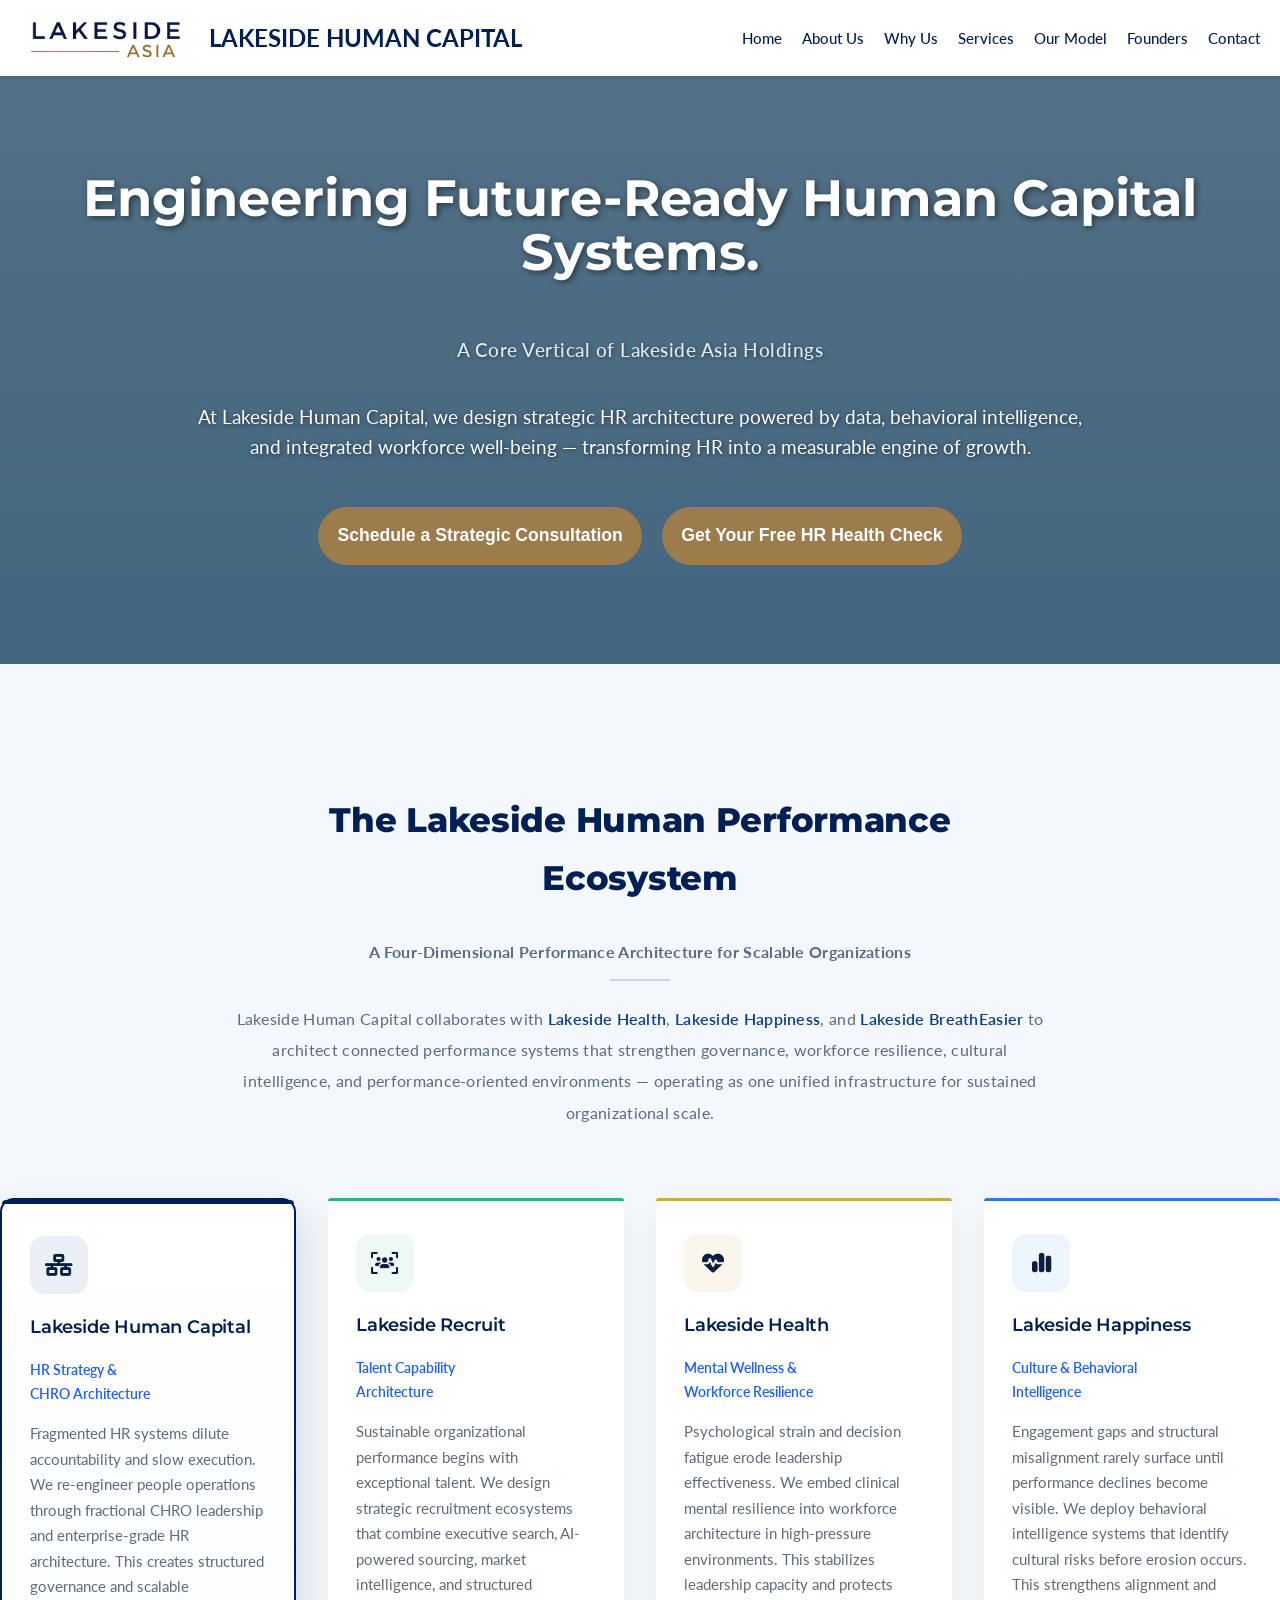
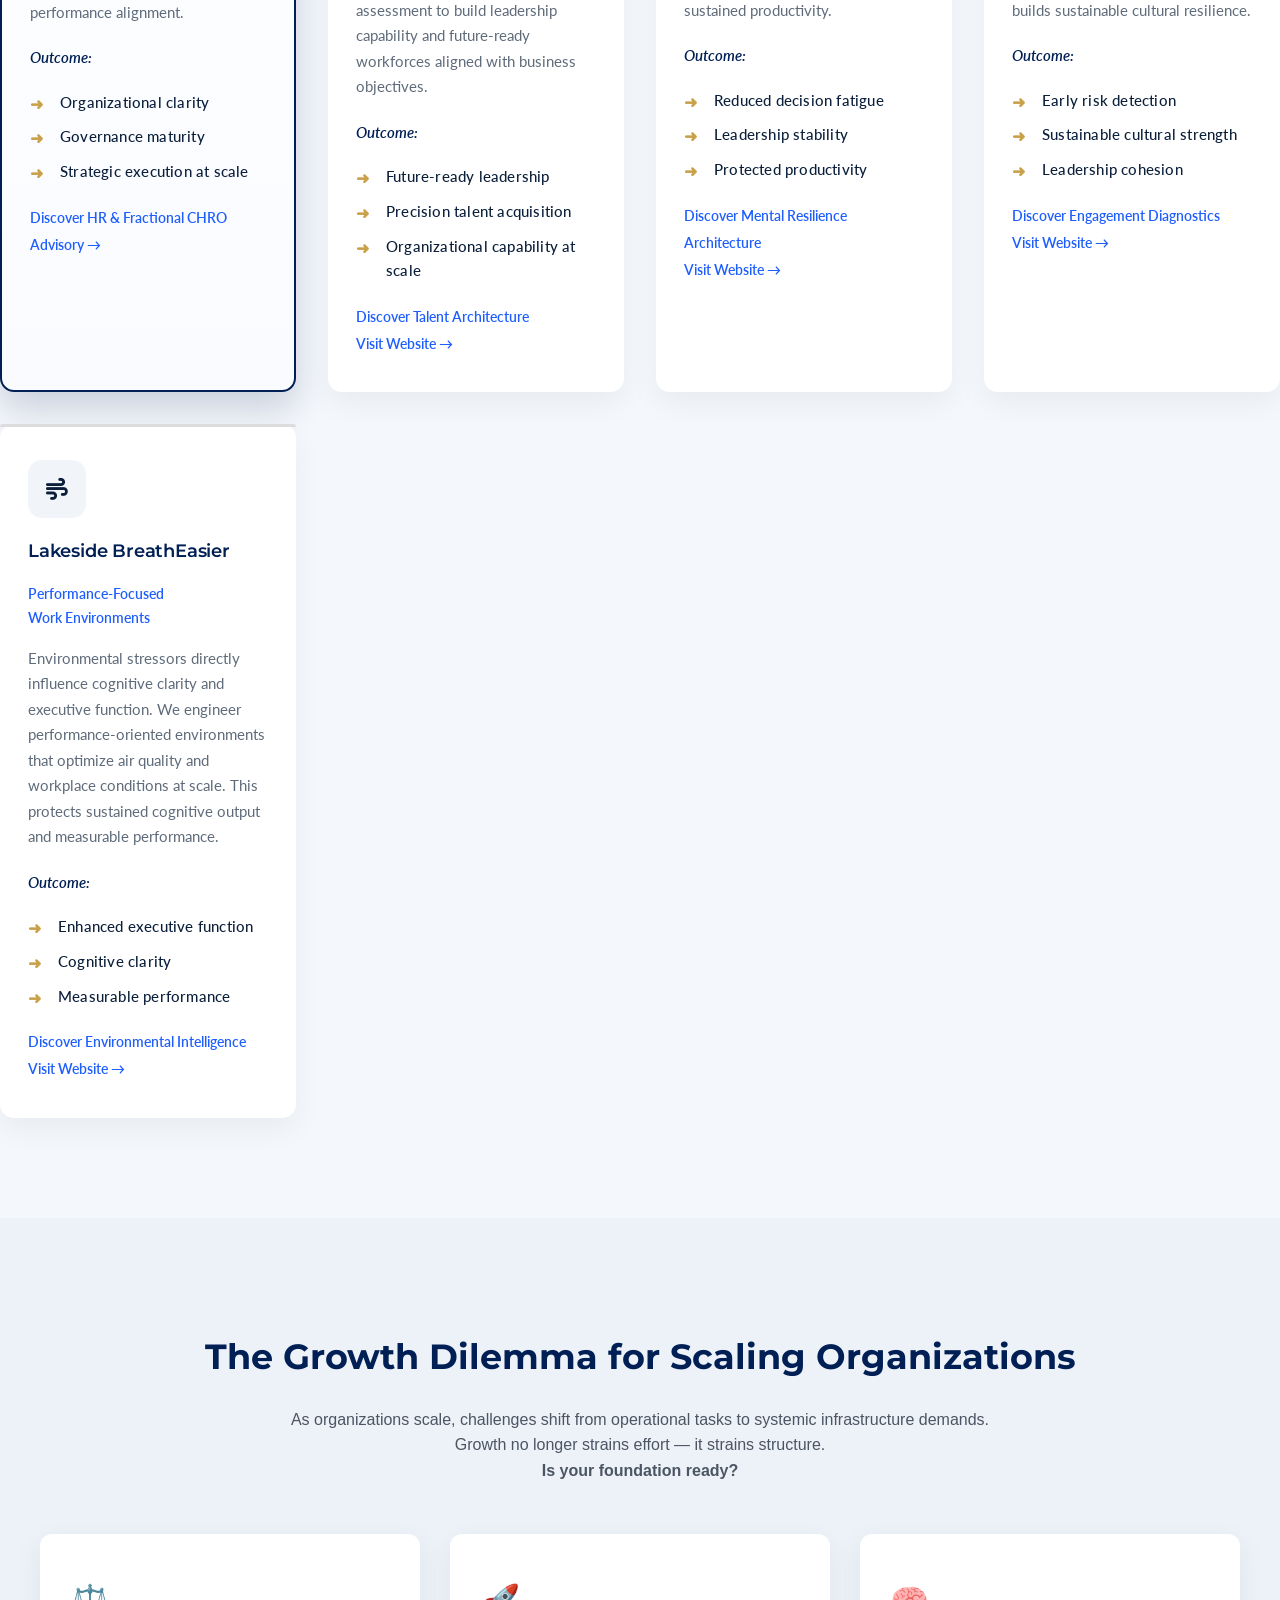
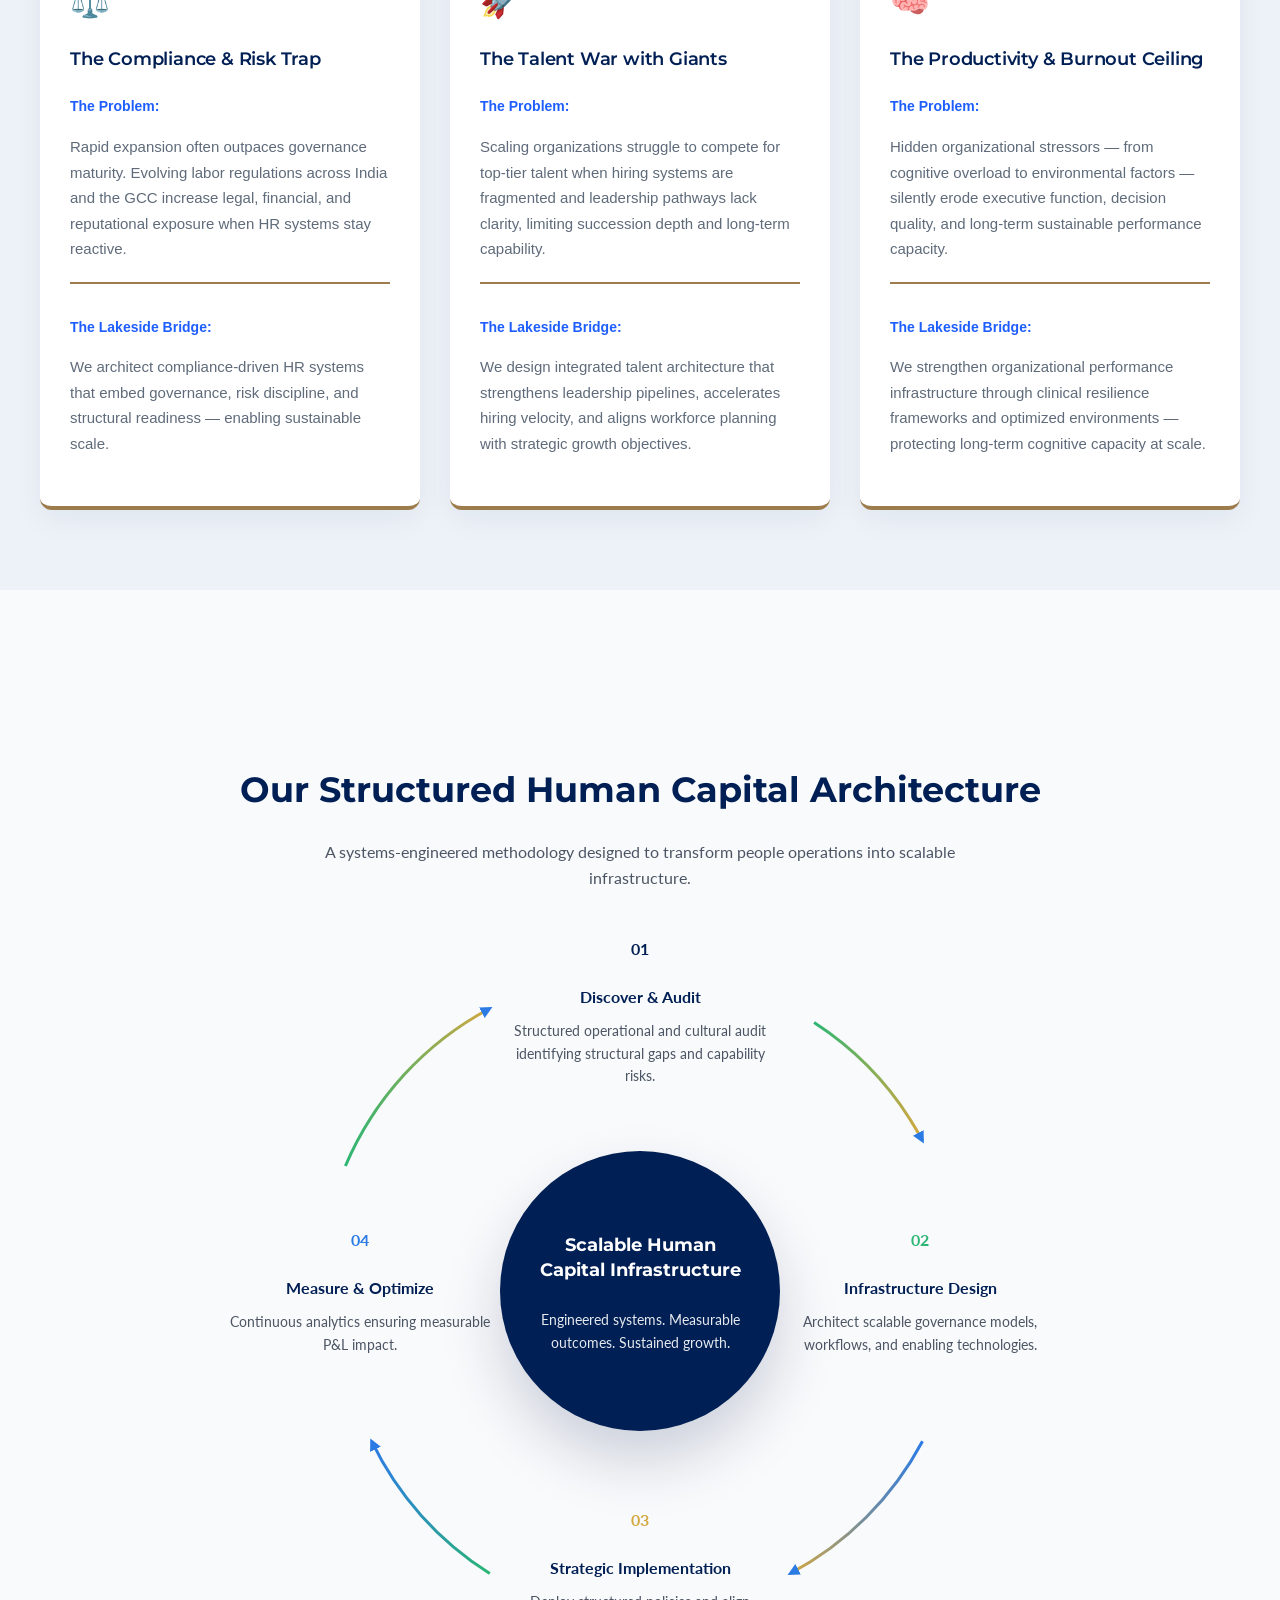
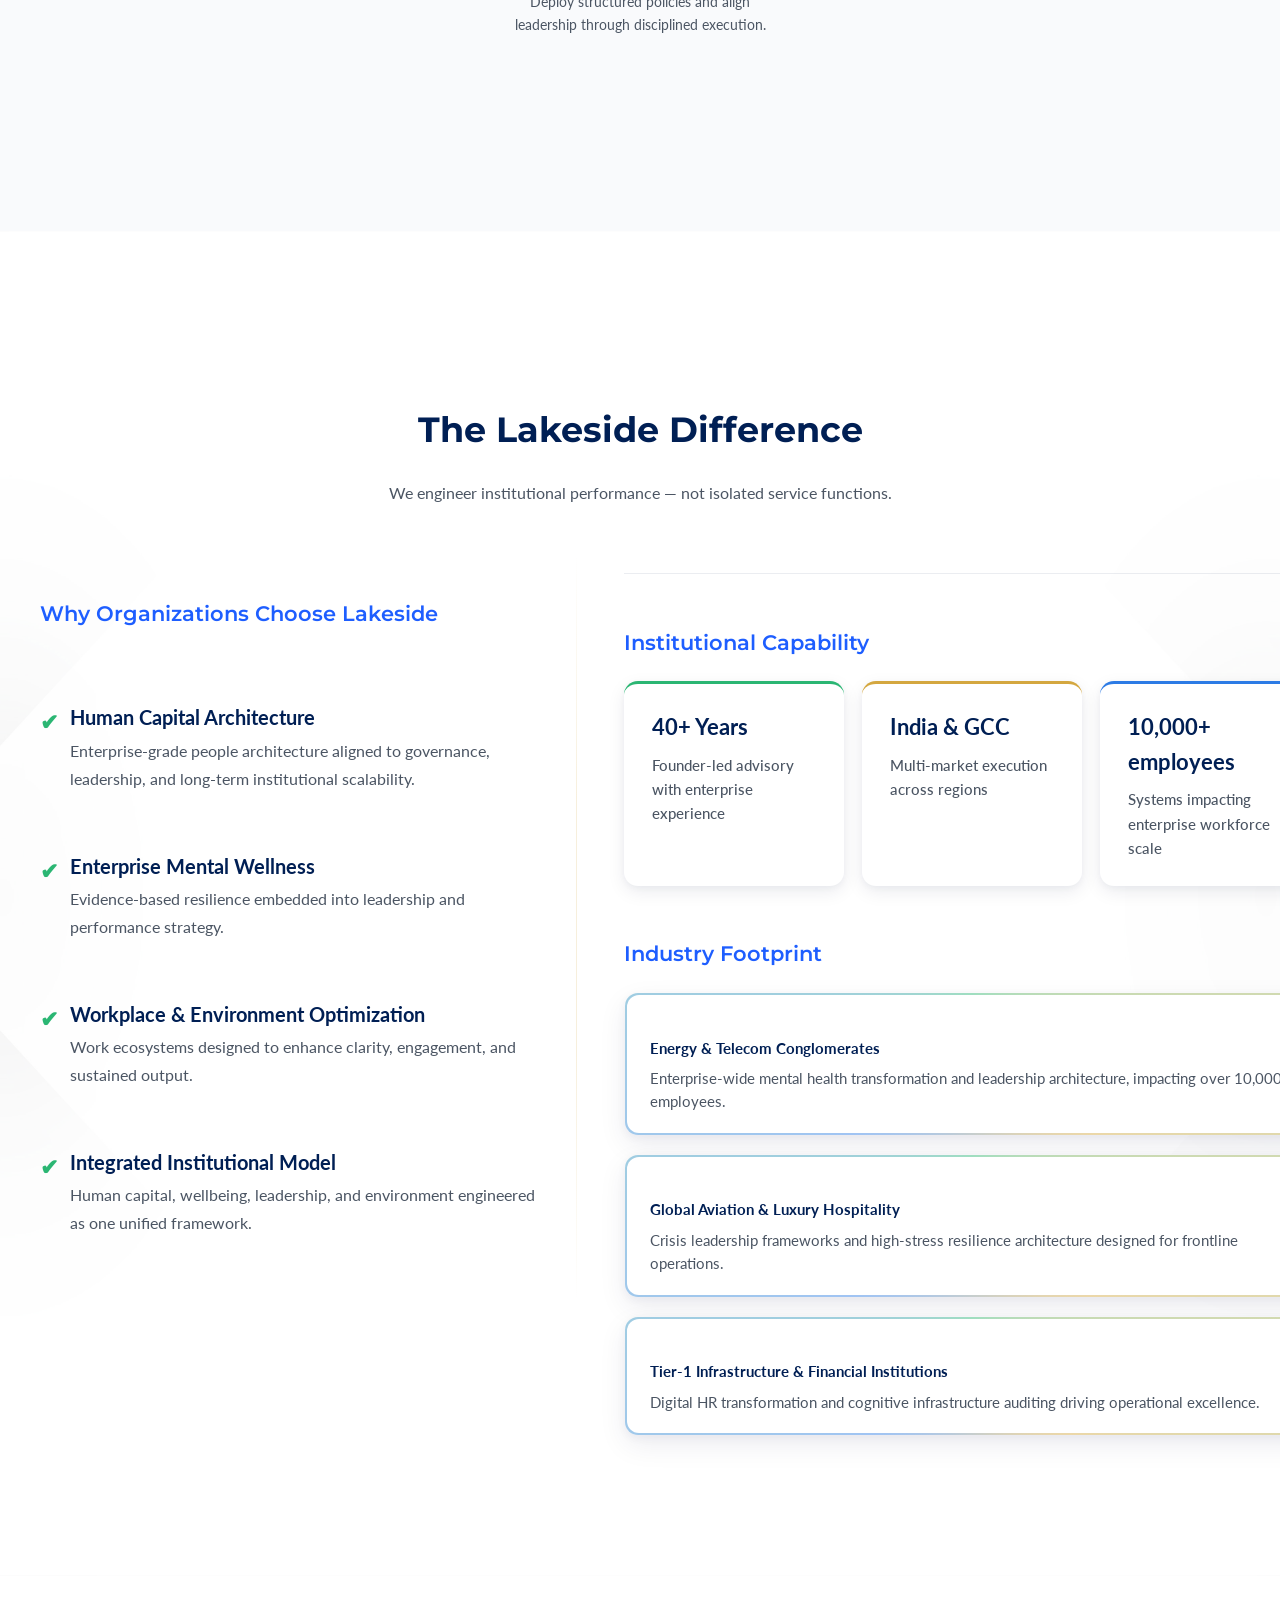
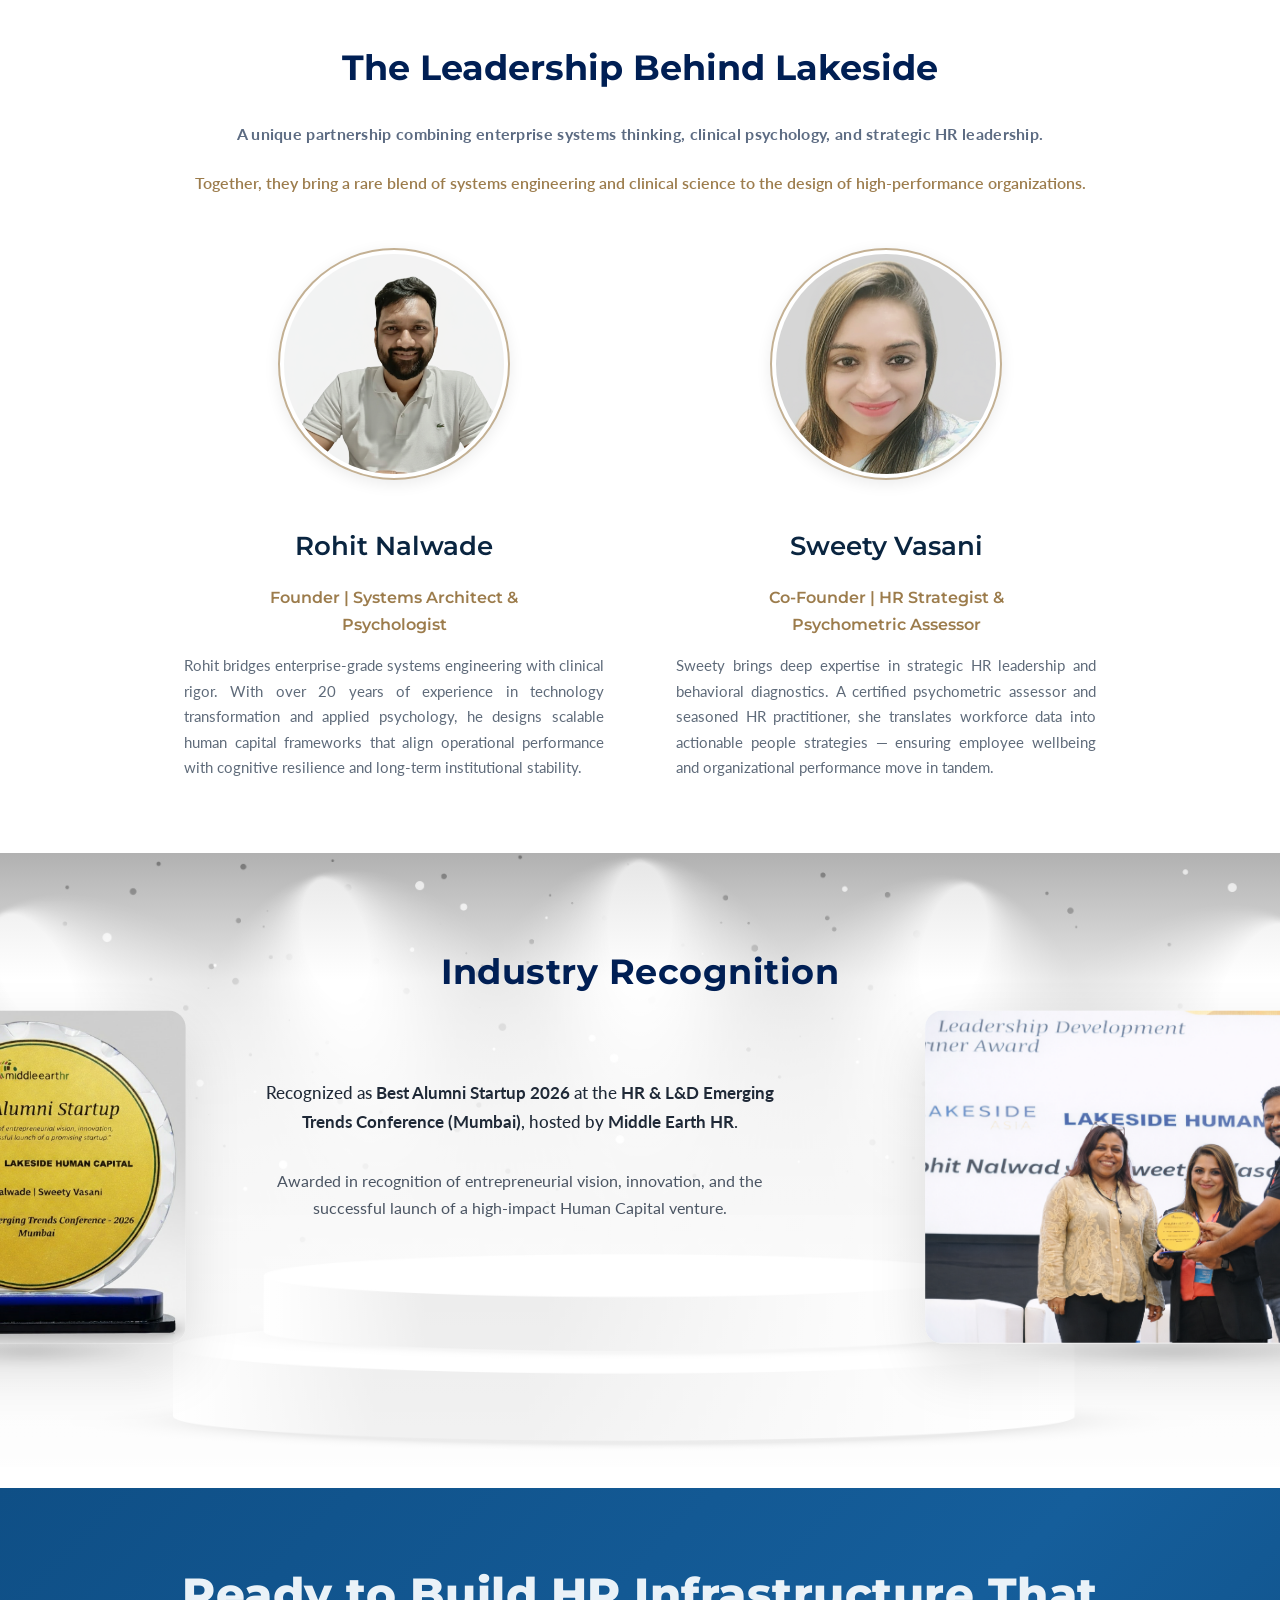
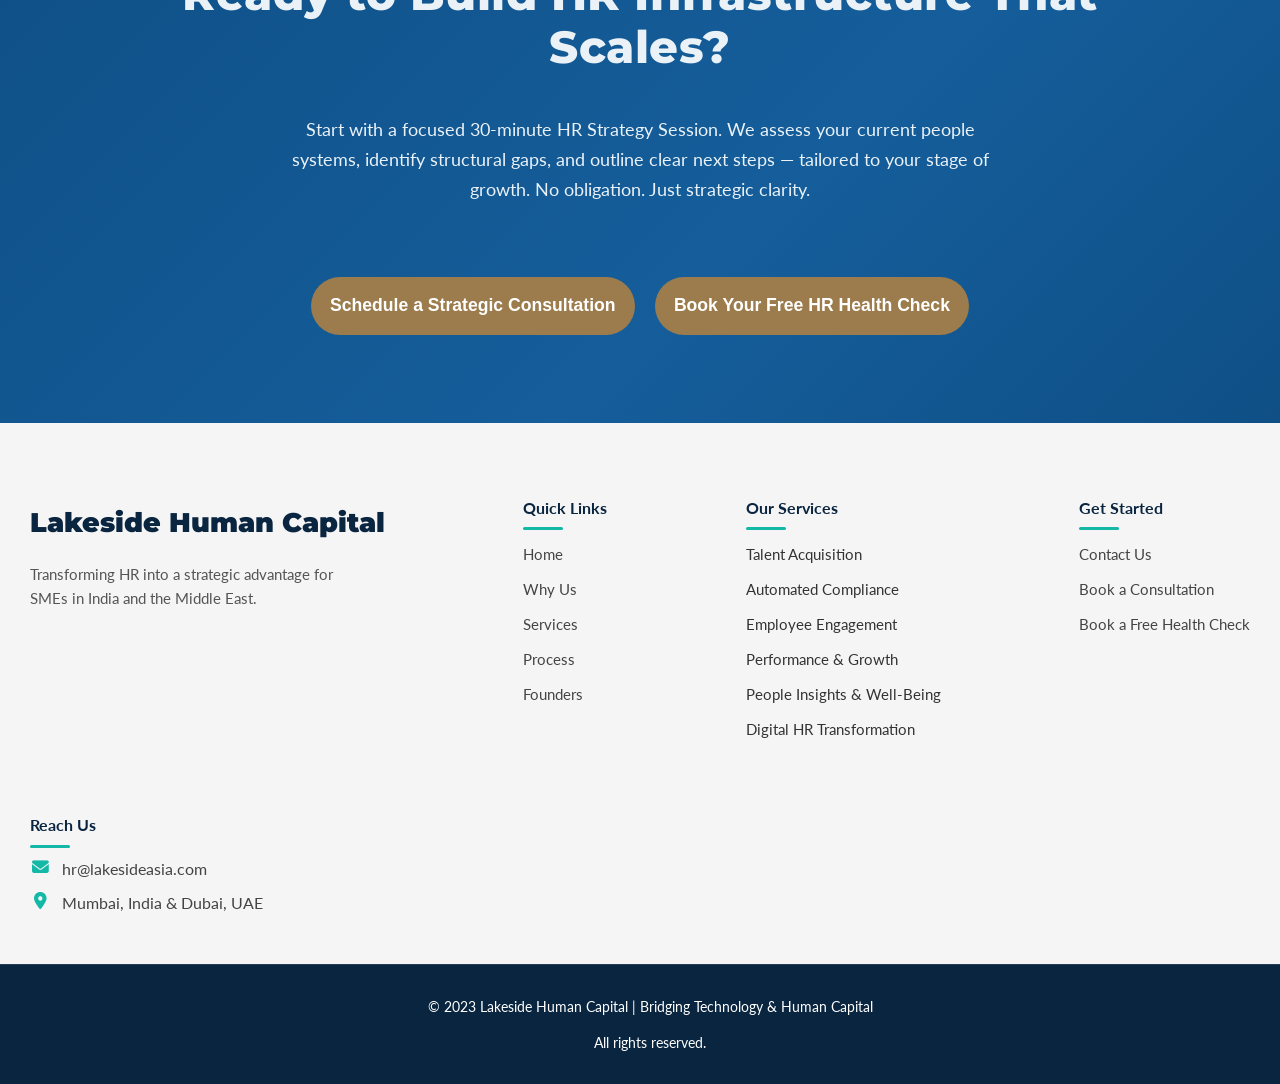
==== commit 468a054f: "Update index.html" ====
--- a/index.html
+++ b/index.html
@@ -3,7 +3,7 @@
 <head>
   <meta property="og:title" content="Lakeside Human Capital | HR Consulting & Transformation" />
 <meta property="og:description" content="Building scalable people systems for growing organizations across India & GCC." />
-<meta property="og:image" content="https://raw.githubusercontent.com/Sweetyvasani/Lakeside-Human-Capital/main/assets/consulting-banner.png" />
+<meta property="og:image" content="https://i.ibb.co/MxCWHZfz/banner.png" />
   <meta property="og:type" content="website" />
   <meta charset="UTF-8" />
   <meta name="viewport" content="width=device-width, initial-scale=1.0"/>
@@ -118,6 +118,29 @@
         <a href="services.html" class="learn-more">Discover HR & Fractional CHRO Advisory →</a>
       </div>
 
+        <!-- Recruitment -->
+      
+      <div class="ecosystem-card">
+        <div class="icon-wrapper">
+  <i class="fas fa-users-viewfinder"></i>
+</div>
+        <h3>Lakeside Recruit</h3>
+        <h4 class="card-subtitle">Talent Capability <br> Architecture</h4>
+          <p>
+Sustainable organizational performance begins with exceptional talent. We design strategic recruitment ecosystems that combine executive search, AI-powered sourcing, market intelligence, and structured assessment to build leadership capability and future-ready workforces aligned with business objectives. </p>
+
+        <p class="pillar-outcome">
+          <span class="outcome-label">Outcome:</span> </p> 
+        <ul class="outcome-list">
+          <li> Future-ready leadership </li>
+          <li> Precision talent acquisition </li>
+          <li> Organizational capability at scale </li>
+        </ul>
+        
+        <a href="https://recruit.lakesideasia.com/" target="_blank" class="learn-more">Discover Talent Architecture <br> Visit Website →</a>
+      </div>
+
+
       <!-- Health -->
       <div class="ecosystem-card">
         <div class="icon-wrapper">
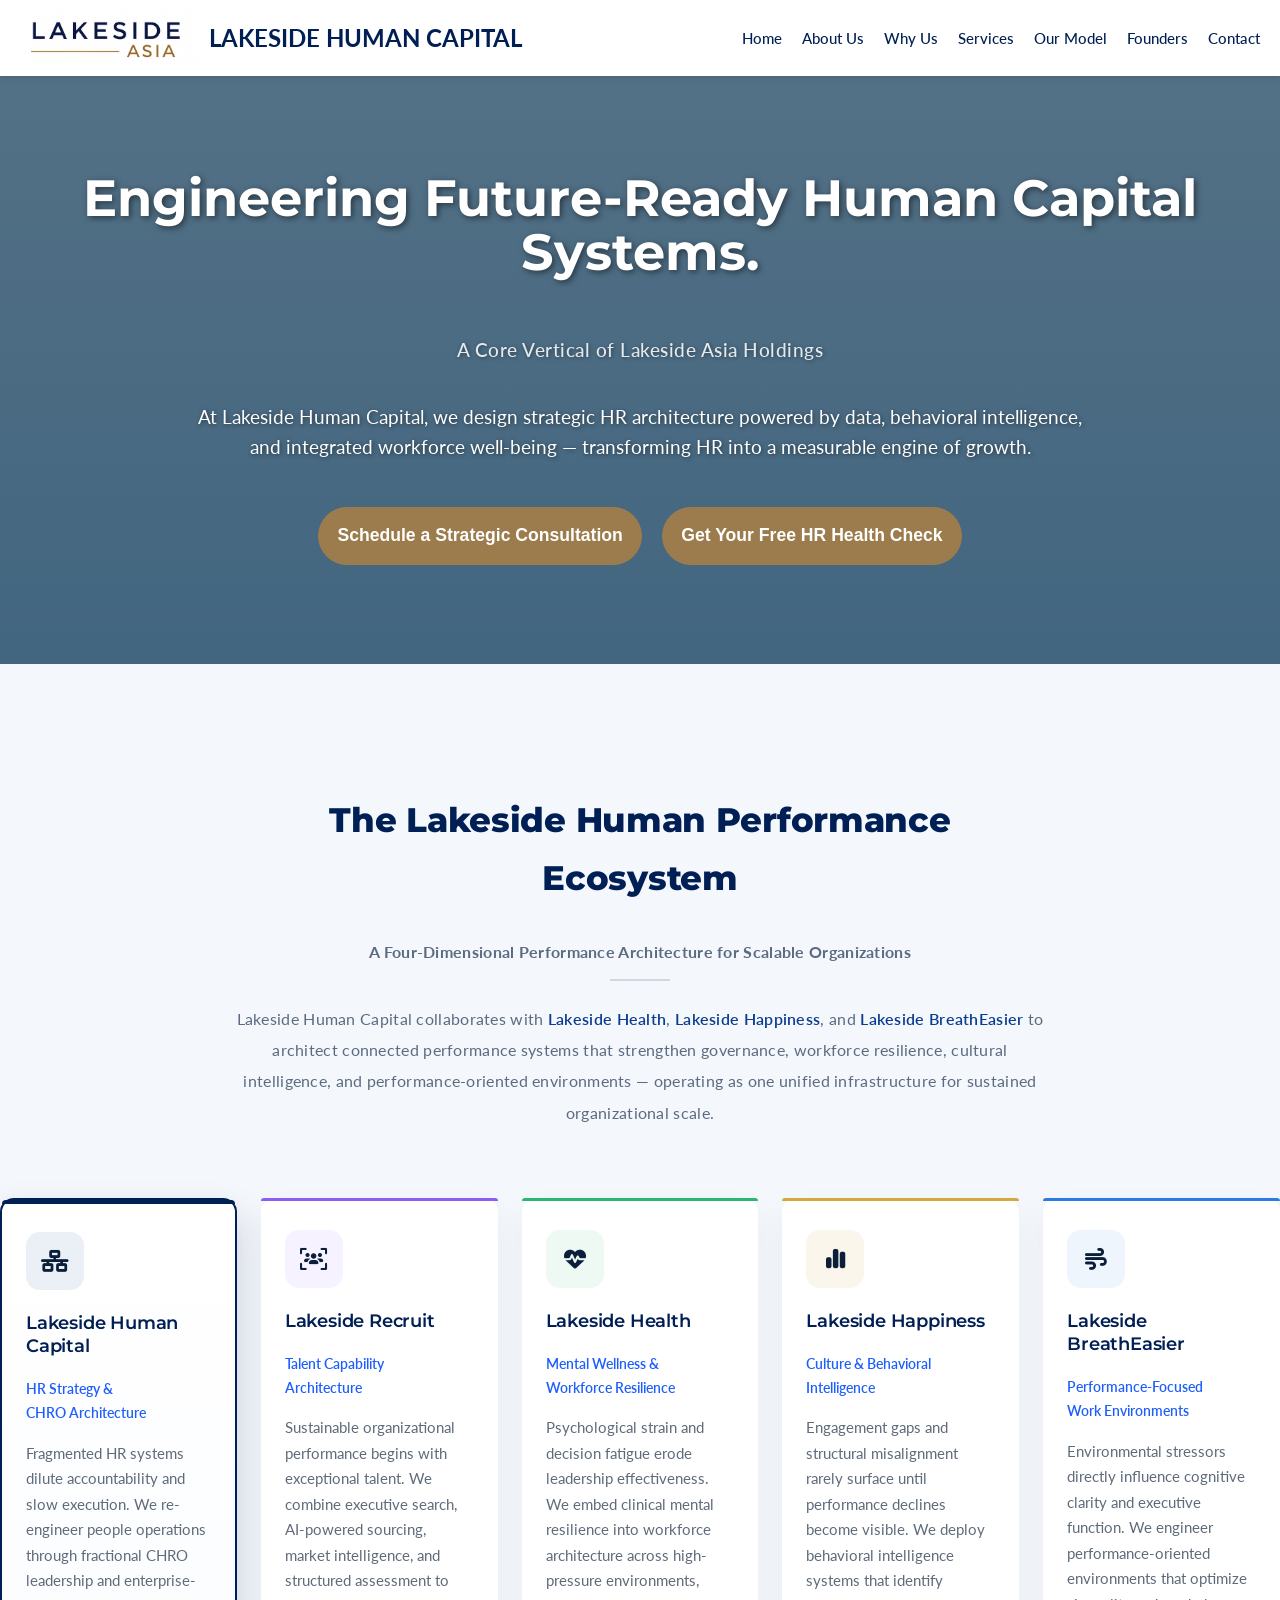
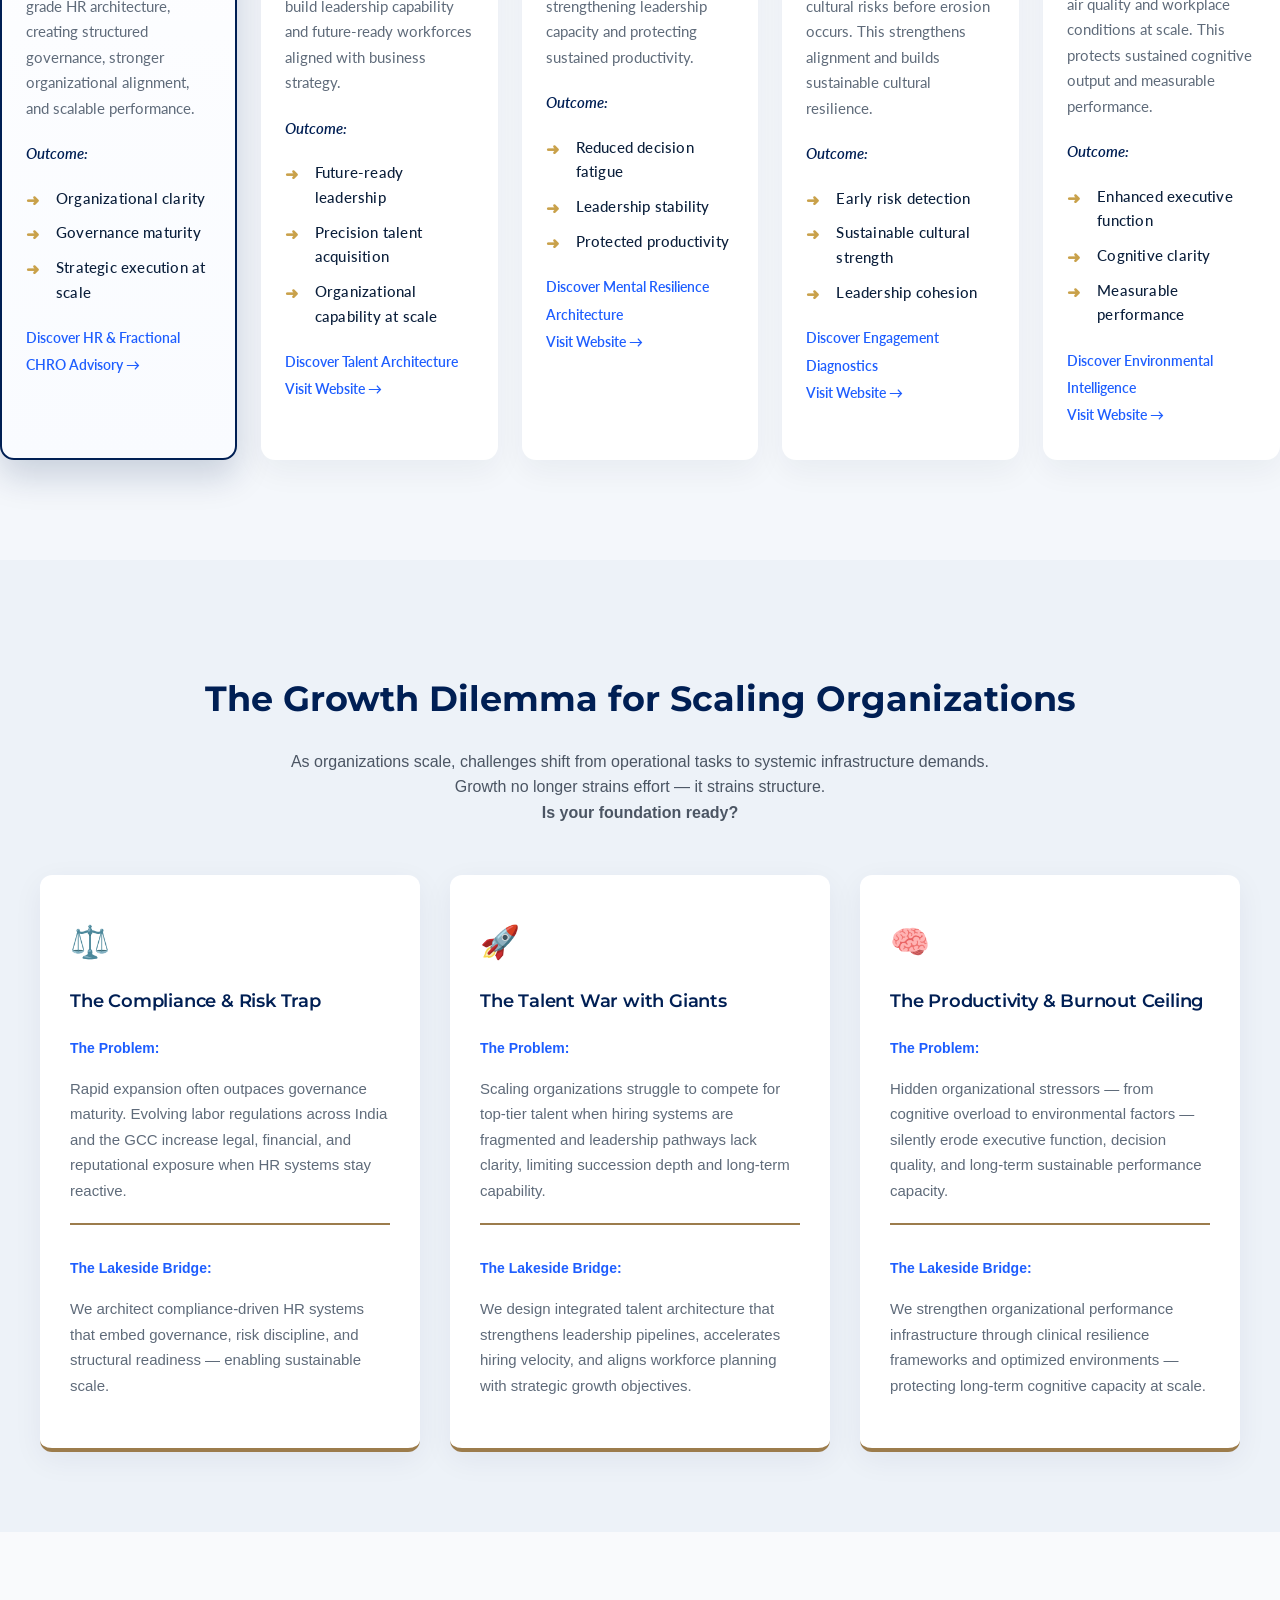
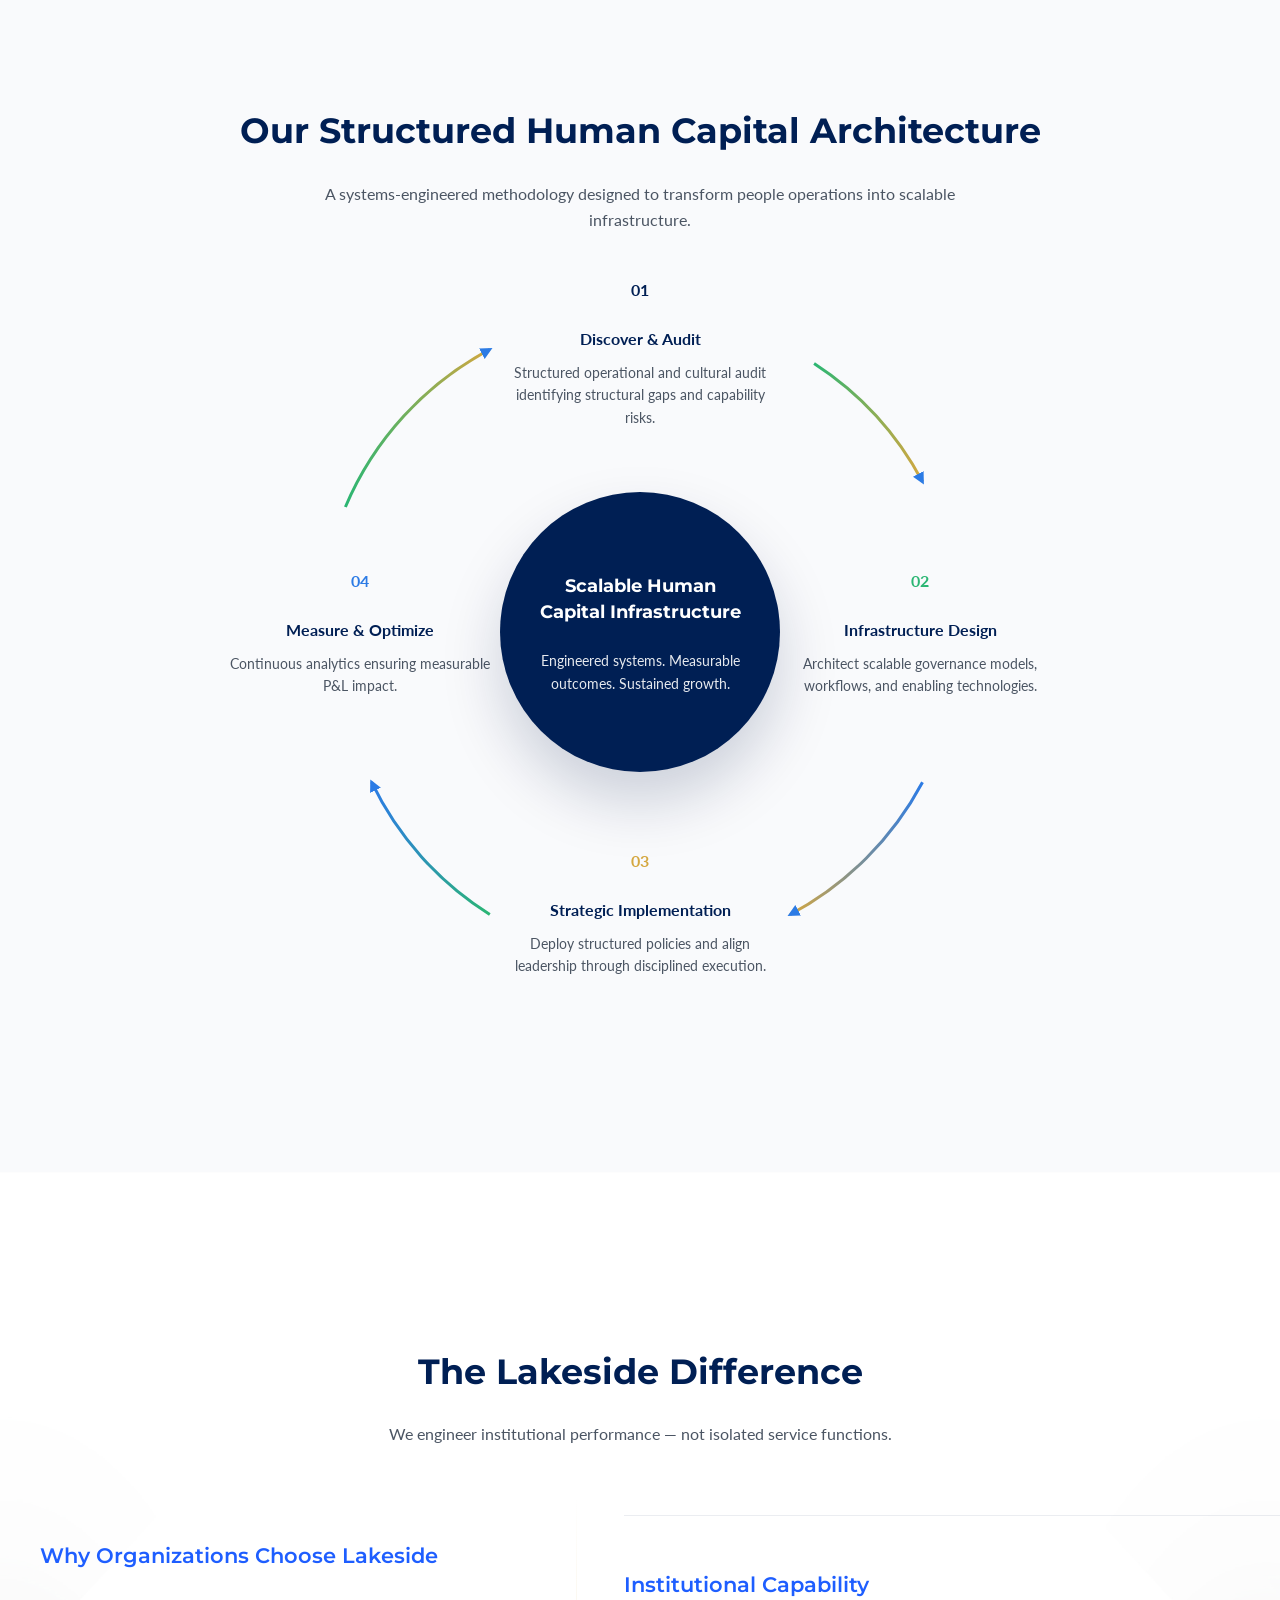
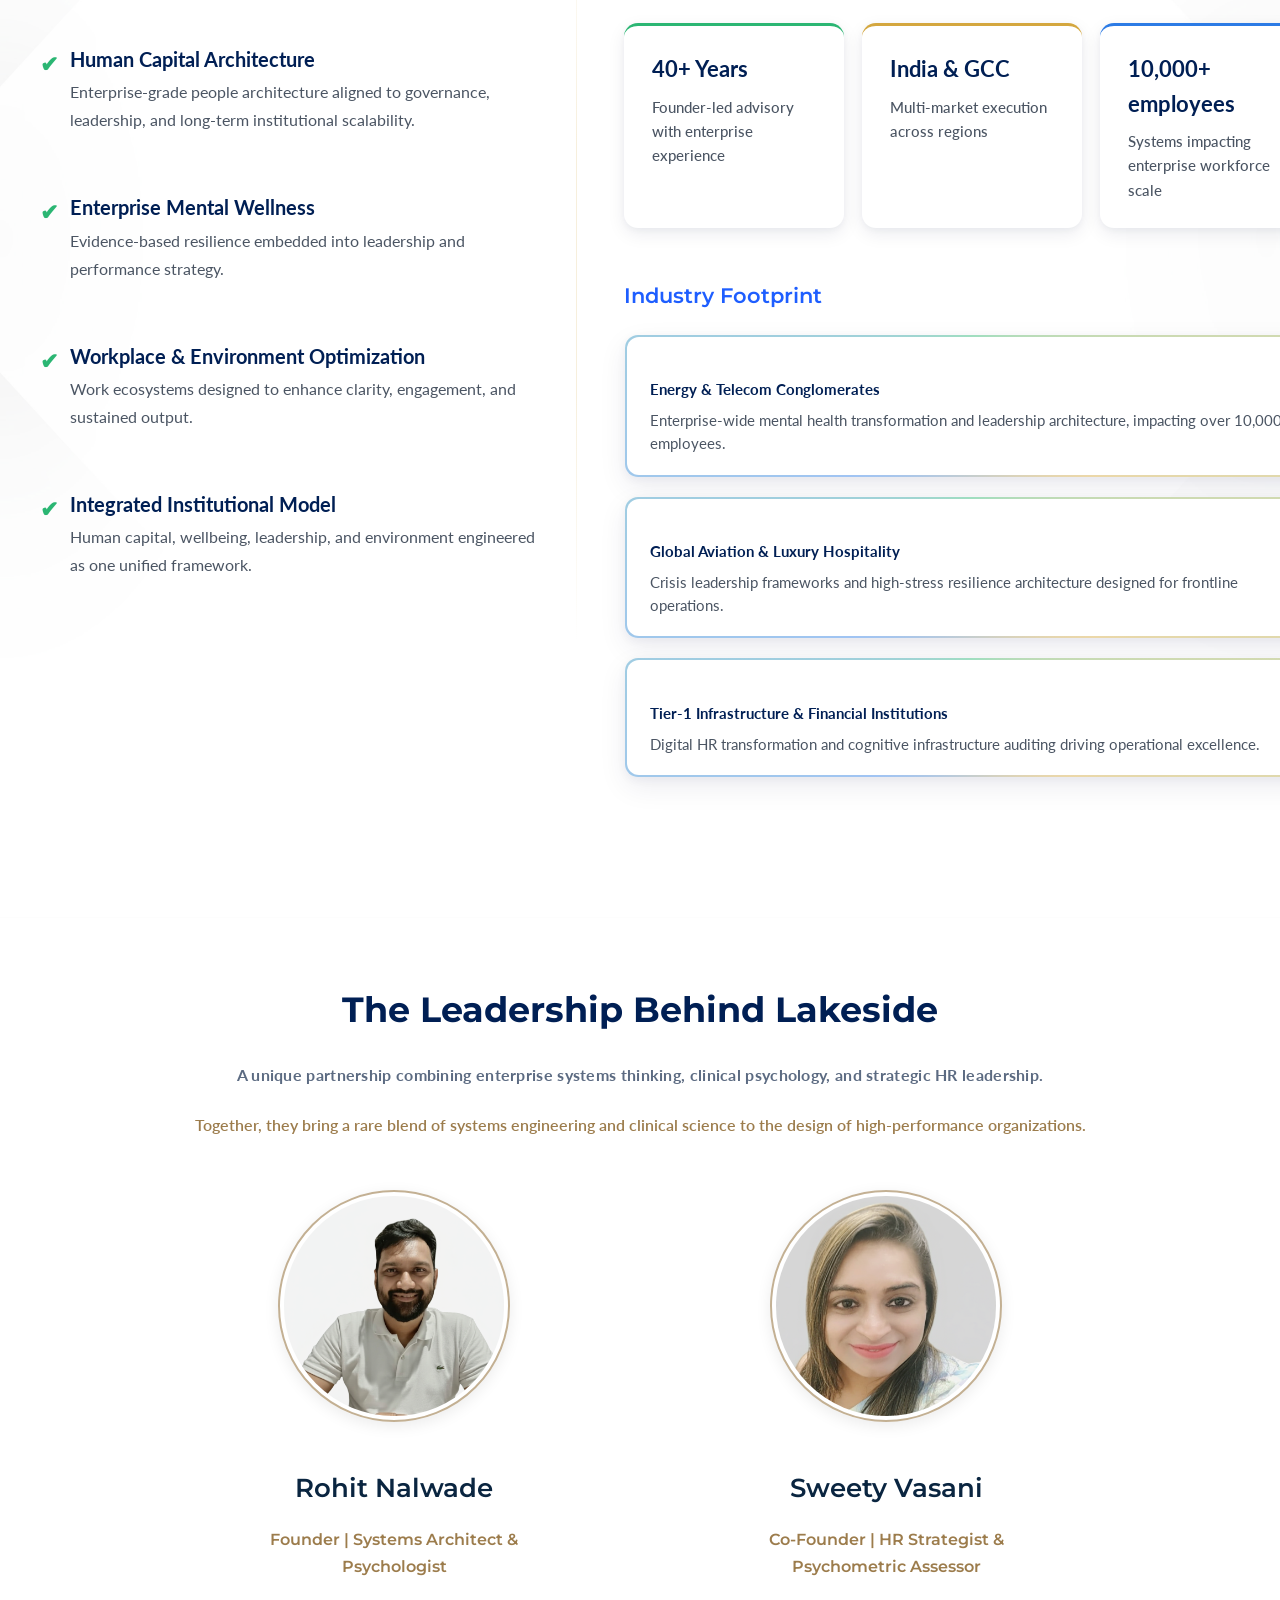
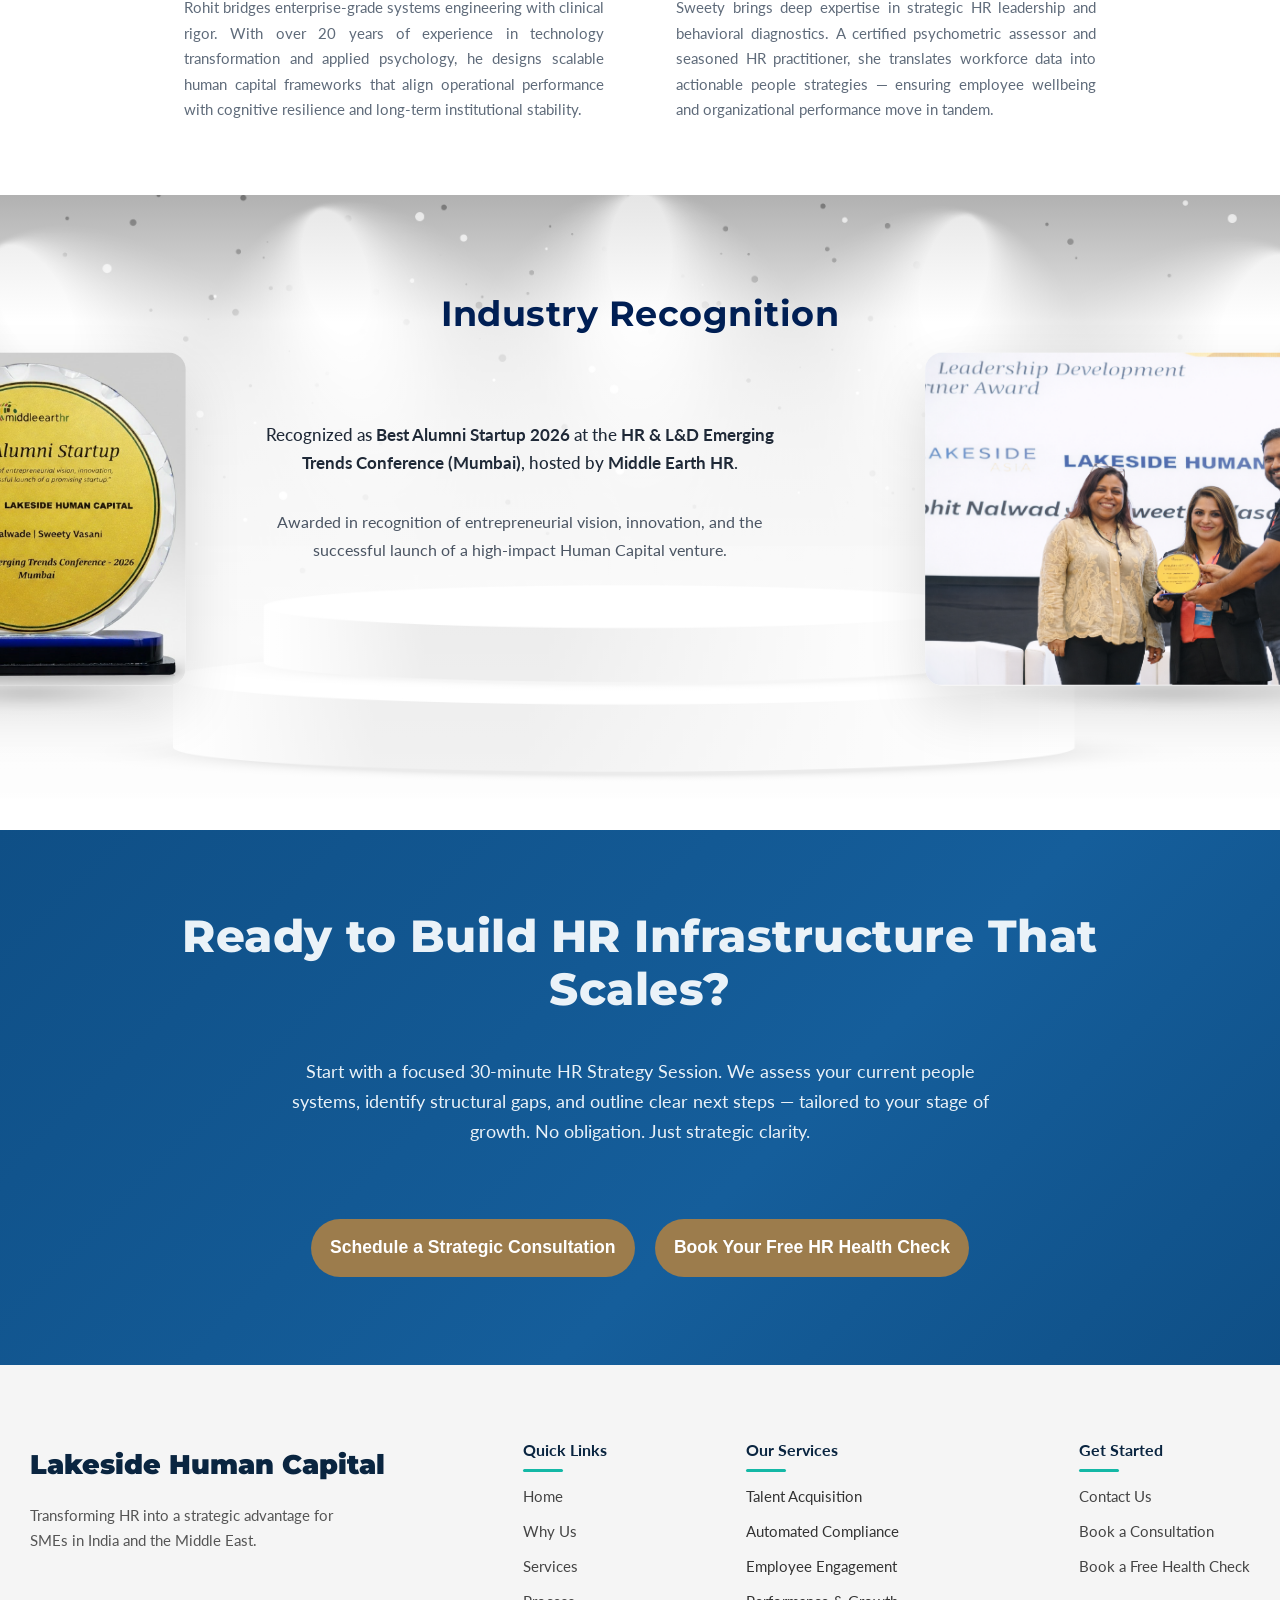
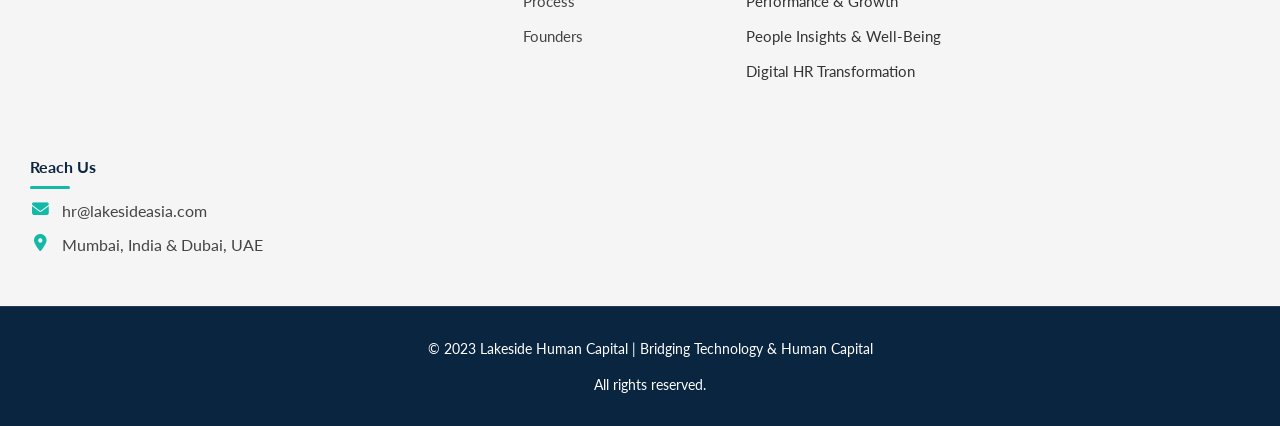
==== commit 2fd62f24: "Update index.html" ====
--- a/index.html
+++ b/index.html
@@ -105,7 +105,7 @@
         <h3>Lakeside Human Capital</h3>
         <h4 class="card-subtitle">HR Strategy & <br>CHRO Architecture</h4>
         <p>
-Fragmented HR systems dilute accountability and slow execution. We re-engineer people operations through fractional CHRO leadership and enterprise-grade HR architecture. This creates structured governance and scalable performance alignment. </p>
+Fragmented HR systems dilute accountability and slow execution. We re-engineer people operations through fractional CHRO leadership and enterprise-grade HR architecture, creating structured governance, stronger organizational alignment, and scalable performance. </p>
 
                 <p class="pillar-outcome">
           <span class="outcome-label">Outcome:</span> </p> 
@@ -127,7 +127,7 @@
         <h3>Lakeside Recruit</h3>
         <h4 class="card-subtitle">Talent Capability <br> Architecture</h4>
           <p>
-Sustainable organizational performance begins with exceptional talent. We design strategic recruitment ecosystems that combine executive search, AI-powered sourcing, market intelligence, and structured assessment to build leadership capability and future-ready workforces aligned with business objectives. </p>
+Sustainable organizational performance begins with exceptional talent. We combine executive search, AI-powered sourcing, market intelligence, and structured assessment to build leadership capability and future-ready workforces aligned with business strategy. </p>
 
         <p class="pillar-outcome">
           <span class="outcome-label">Outcome:</span> </p> 
@@ -149,7 +149,7 @@
         <h3>Lakeside Health</h3>
         <h4 class="card-subtitle">Mental Wellness & <br> Workforce Resilience</h4>
           <p>
-Psychological strain and decision fatigue erode leadership effectiveness. We embed clinical mental resilience into workforce architecture in high-pressure environments. This stabilizes leadership capacity and protects sustained productivity.  </p>
+Psychological strain and decision fatigue erode leadership effectiveness. We embed clinical mental resilience into workforce architecture across high-pressure environments, strengthening leadership capacity and protecting sustained productivity. </p>
 
         <p class="pillar-outcome">
           <span class="outcome-label">Outcome:</span> </p> 
--- a/assets/css/style.css
+++ b/assets/css/style.css
@@ -1853,7 +1853,7 @@
 }
 
 .container {
-  max-width: 1400px;
+  max-width: 1600px;
   margin: 0 auto;
 }
 
@@ -1883,8 +1883,8 @@
 /* Grid */
 .ecosystem-grid {
   display: grid;
-  grid-template-columns: repeat(auto-fit, minmax(270px, 1fr));
-  gap: 32px;
+  grid-template-columns:repeat(5,1fr);
+    gap:24px;
 }
 
 .pillar-outcome {
@@ -1951,7 +1951,7 @@
 /* Cards */
 .ecosystem-card {
   background: #ffffff;
-  padding: 36px 28px;
+  padding: 32px 24px;
   border-radius: 14px;
   box-shadow: 0 12px 30px rgba(11, 31, 59, 0.05);
   transition: all 0.3s ease;
@@ -1991,14 +1991,19 @@
 
 /* Accent colors for others */
 .ecosystem-card:nth-child(2)::before {
+  background: #8b5cf6; /* Recruit */
+}
+
+/* Accent colors for others */
+.ecosystem-card:nth-child(3)::before {
   background: #2bb673; /* Health – soft green */
 }
 
-.ecosystem-card:nth-child(3)::before {
+.ecosystem-card:nth-child(4)::before {
   background: #d4a73f; /* Happiness – soft gold */
 }
 
-.ecosystem-card:nth-child(4)::before {
+.ecosystem-card:nth-child(5)::before {
   background: #2c7be5; /* BreathEasier – soft blue */
 }
 
@@ -2019,15 +2024,19 @@
   background: rgba(11, 61, 145, 0.08);
 }
 
-.ecosystem-card:nth-child(2) .icon-wrapper {
+  .ecosystem-card:nth-child(2) .icon-wrapper {
+  background:rgba(139,92,246,.08);
+}
+
+.ecosystem-card:nth-child(3) .icon-wrapper {
   background: rgba(43, 182, 115, 0.08);
 }
 
-.ecosystem-card:nth-child(3) .icon-wrapper {
+.ecosystem-card:nth-child(4) .icon-wrapper {
   background: rgba(212, 167, 63, 0.10);
 }
 
-.ecosystem-card:nth-child(4) .icon-wrapper {
+.ecosystem-card:nth-child(5) .icon-wrapper {
   background: rgba(44, 123, 229, 0.08);
 }
 
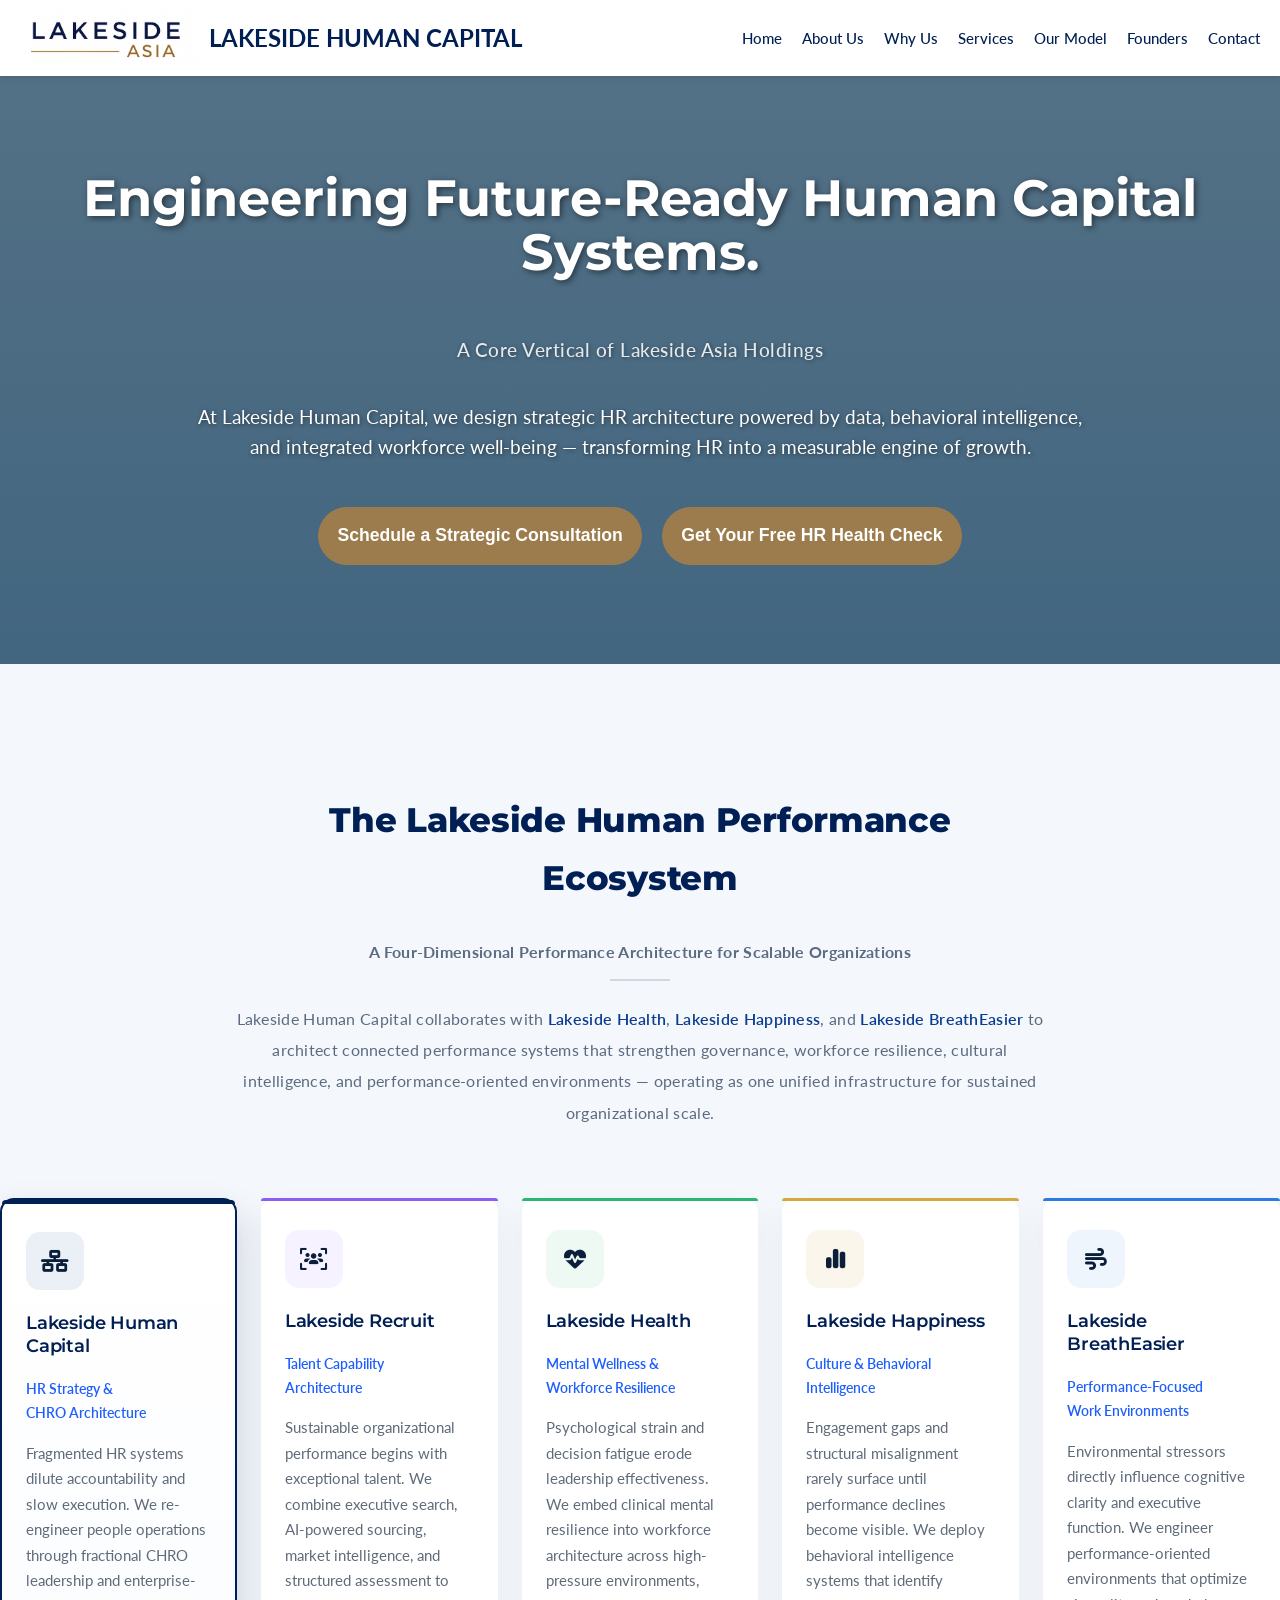
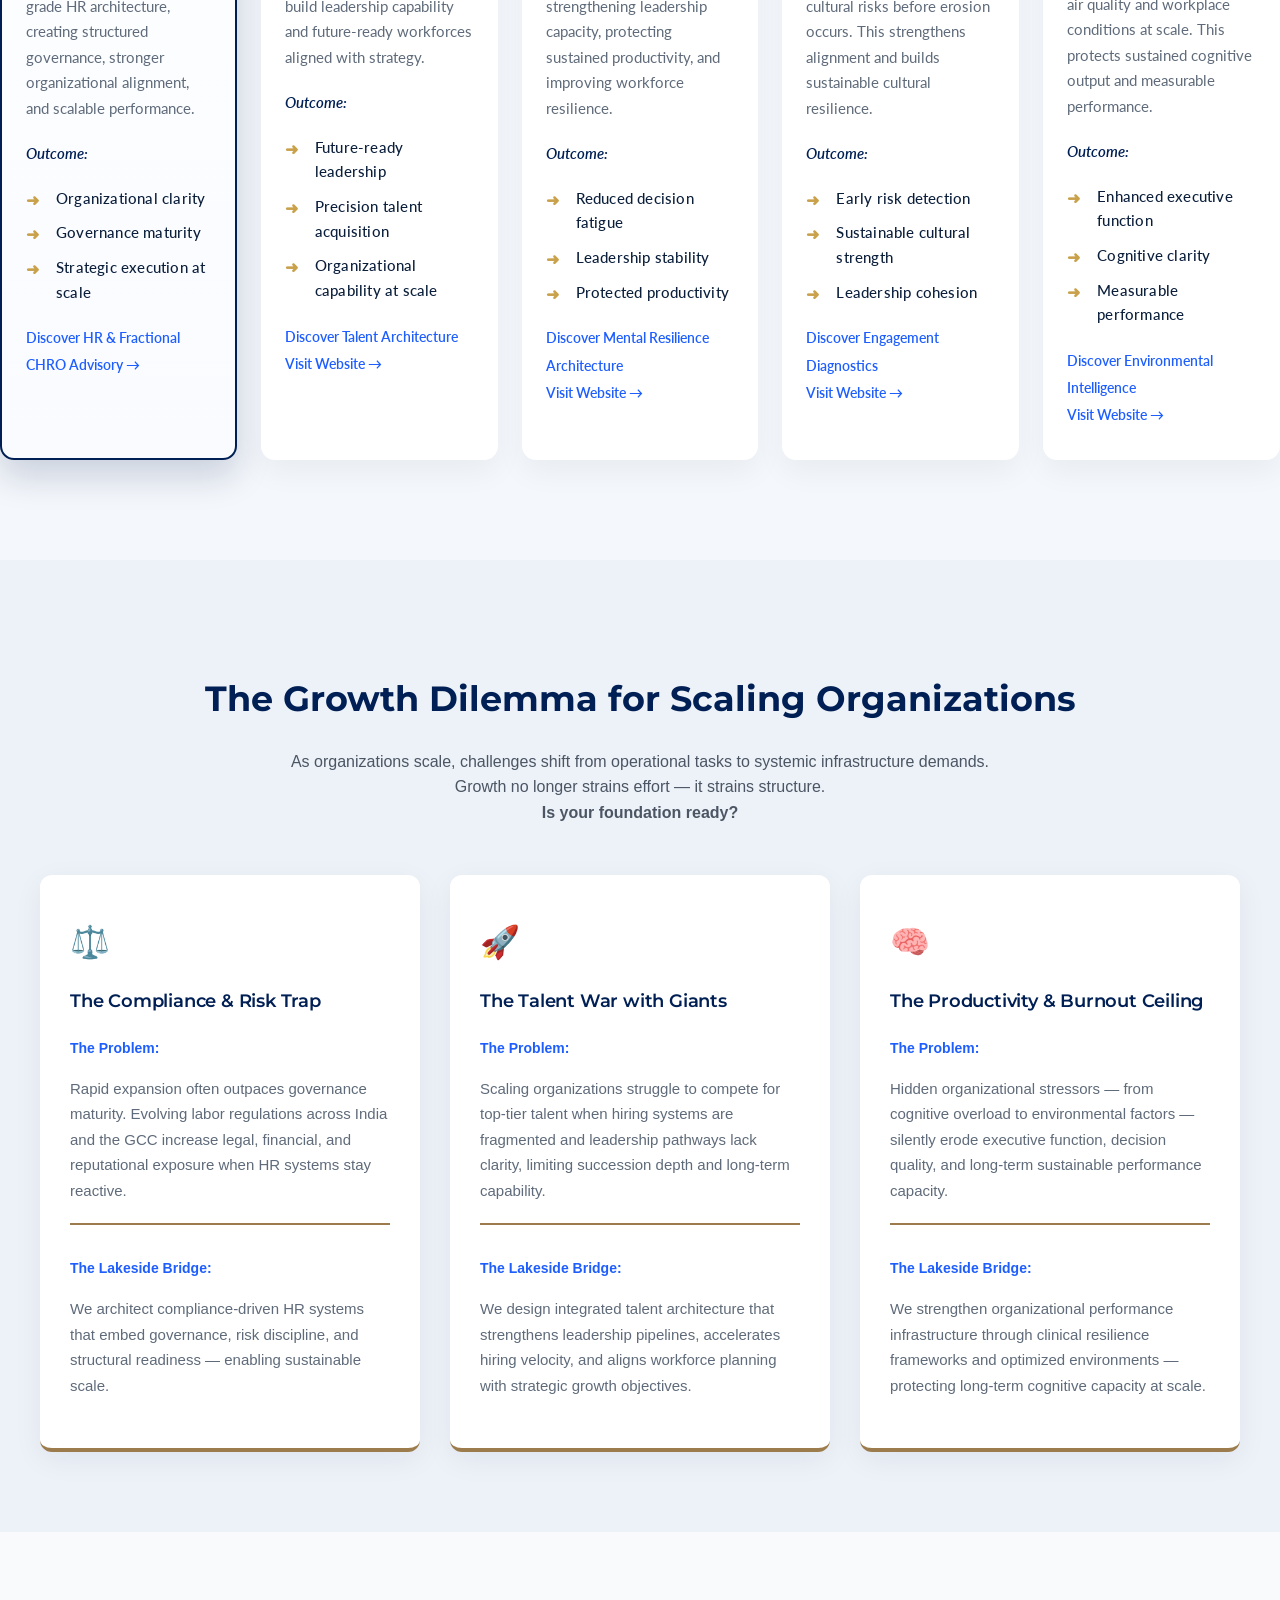
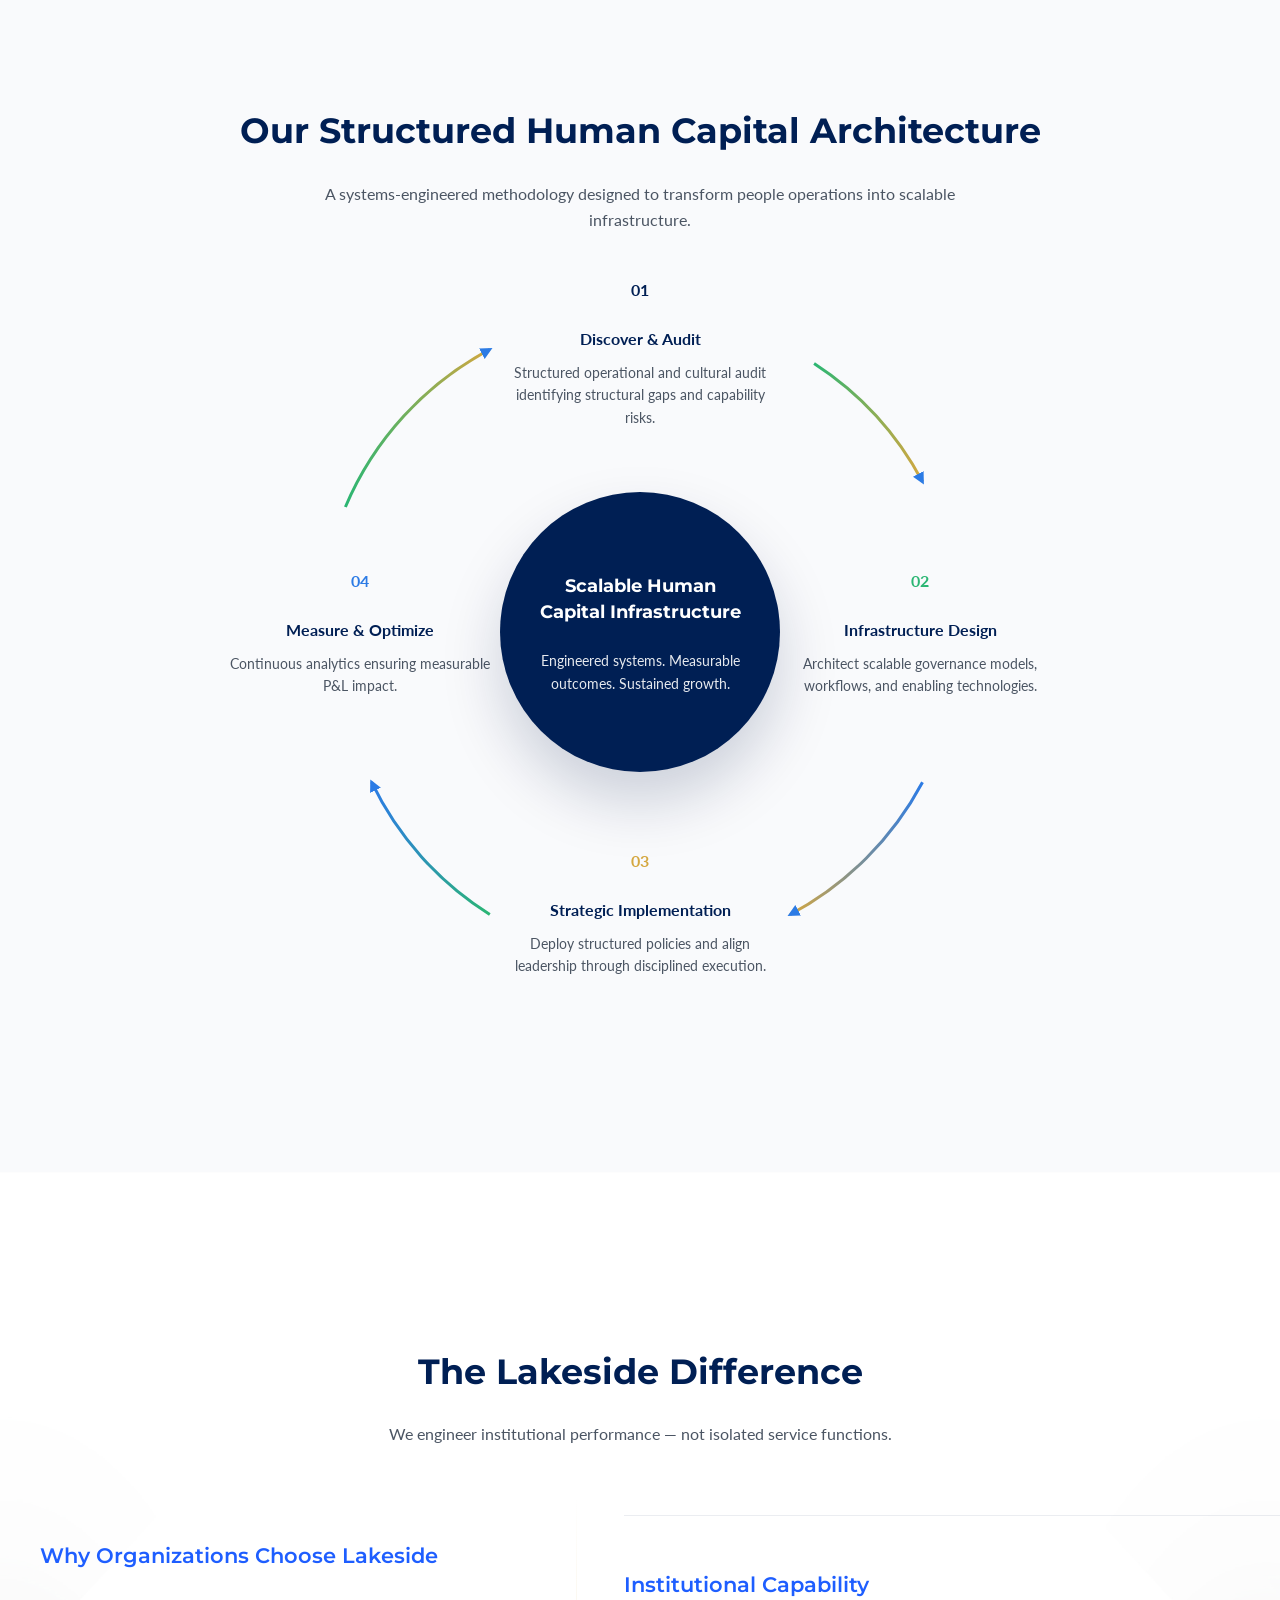
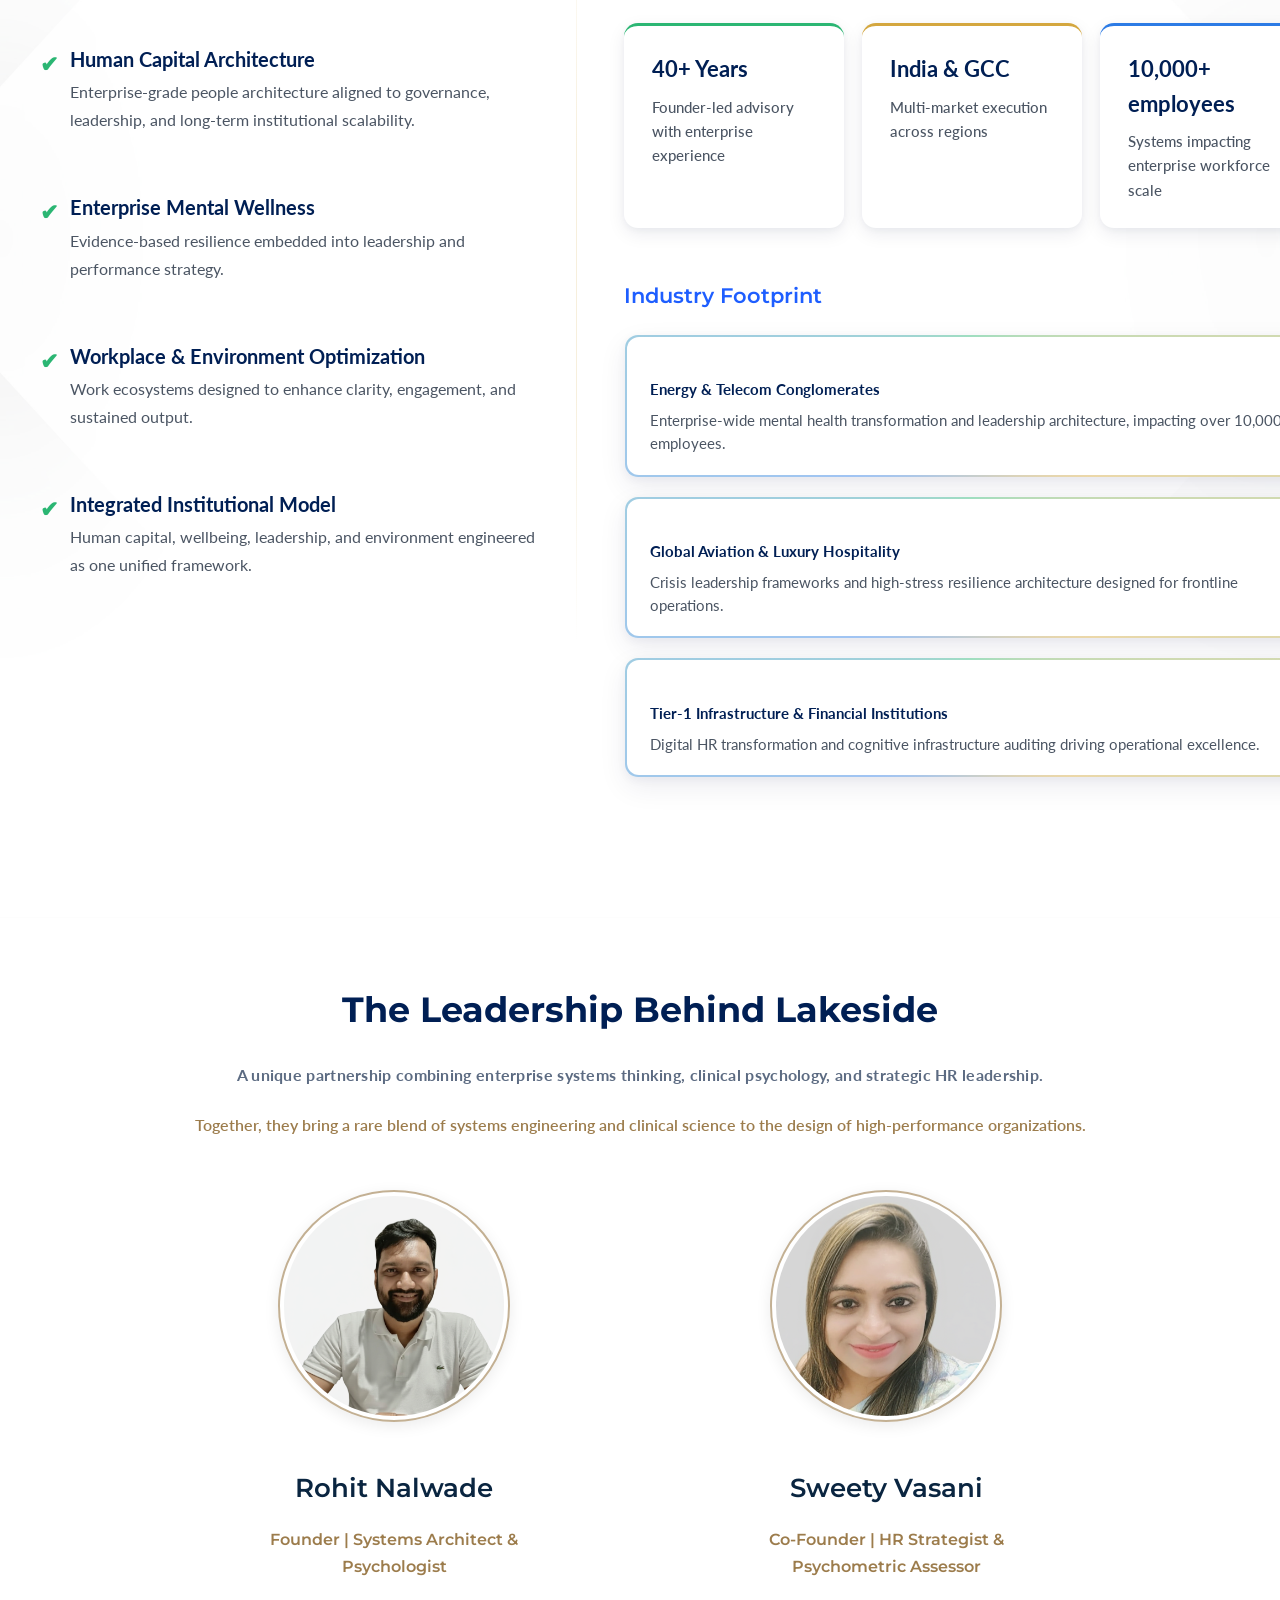
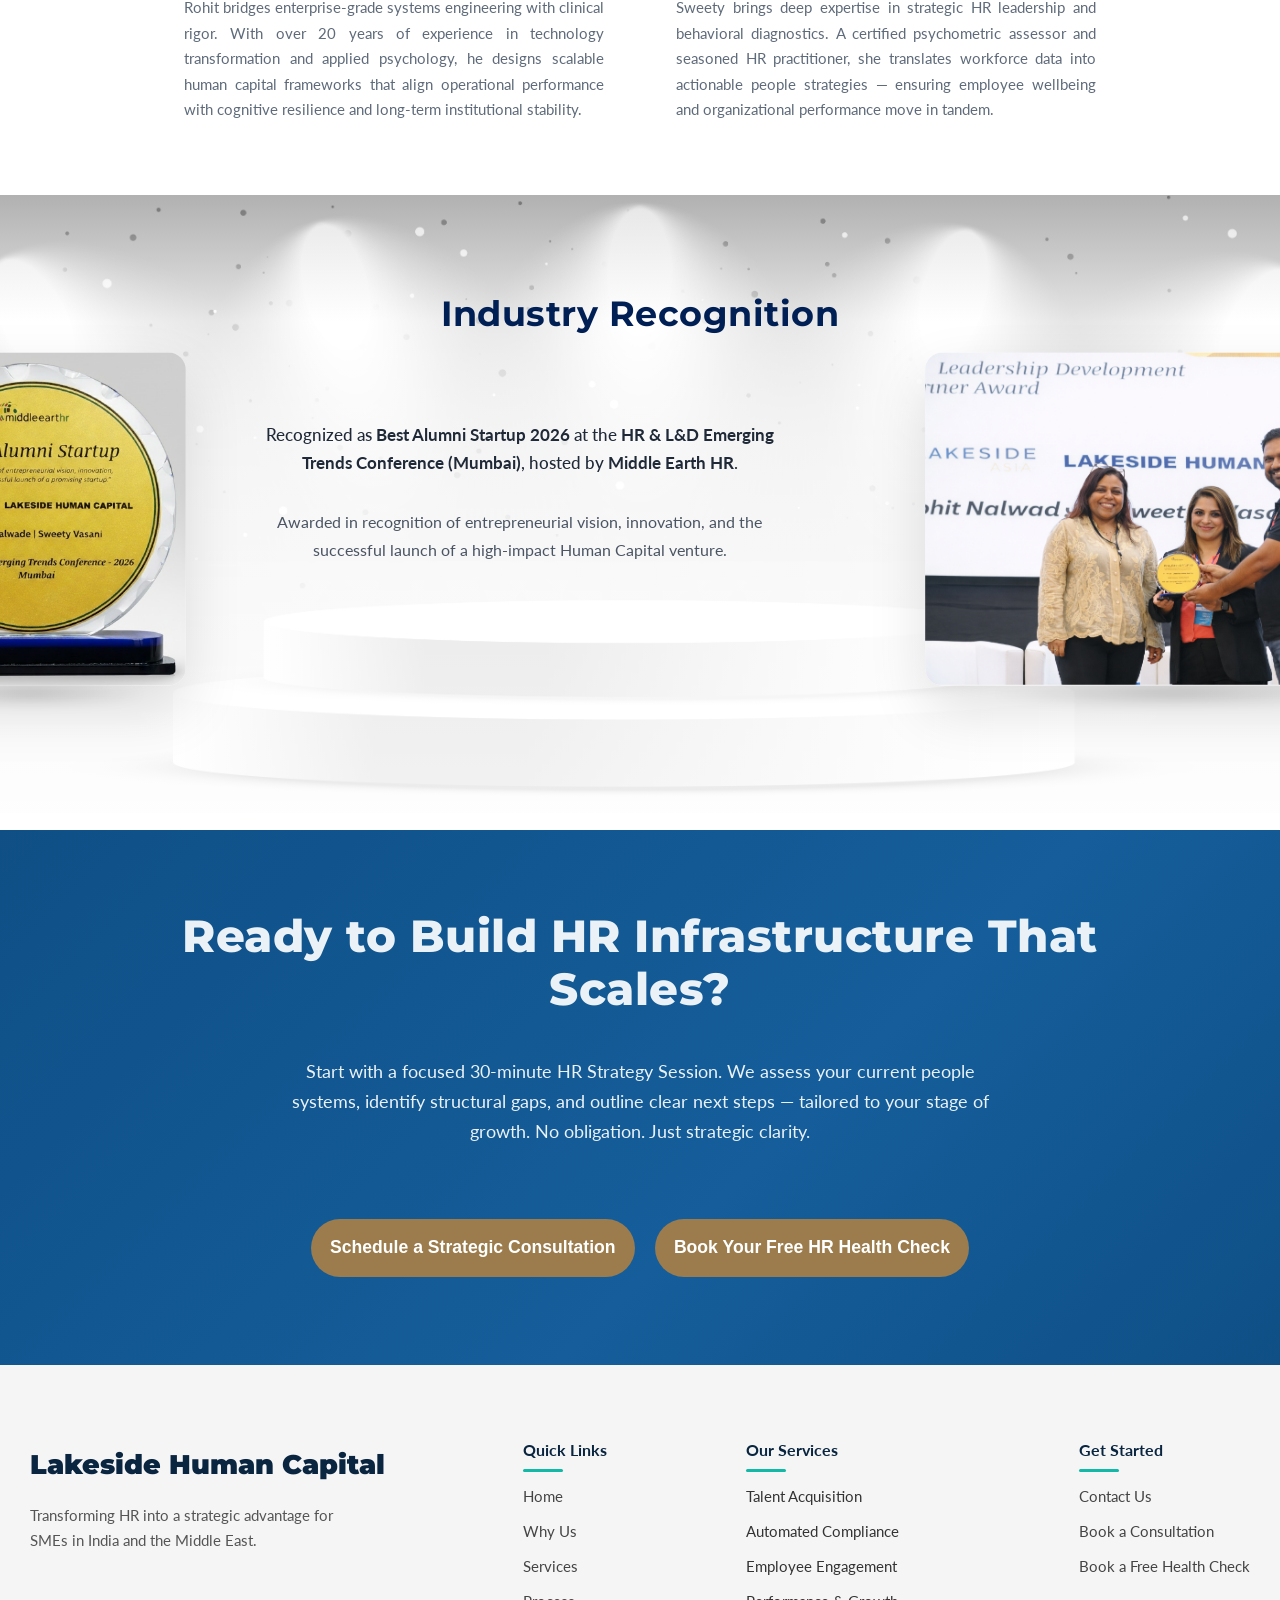
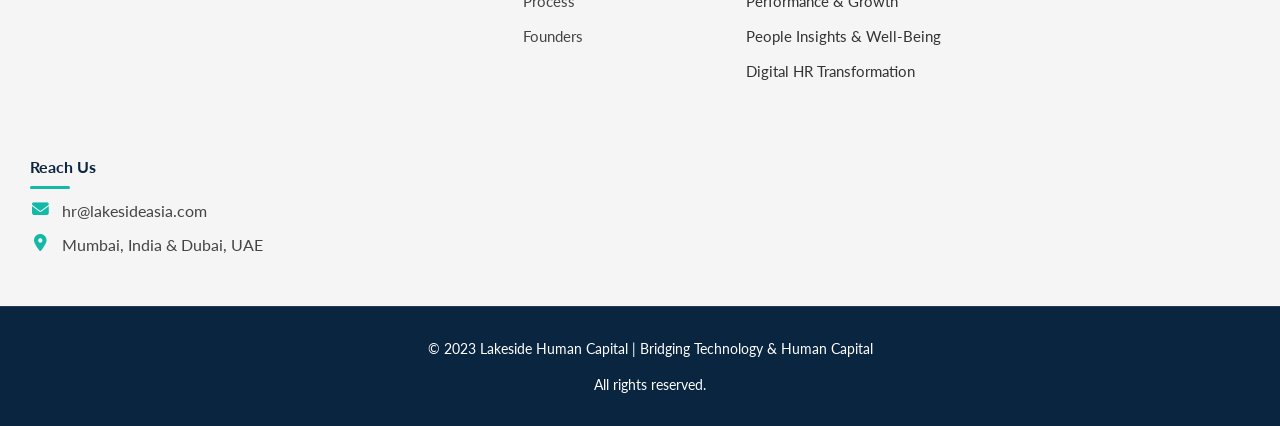
==== commit 36ebc919: "Update index.html" ====
--- a/index.html
+++ b/index.html
@@ -127,7 +127,7 @@
         <h3>Lakeside Recruit</h3>
         <h4 class="card-subtitle">Talent Capability <br> Architecture</h4>
           <p>
-Sustainable organizational performance begins with exceptional talent. We combine executive search, AI-powered sourcing, market intelligence, and structured assessment to build leadership capability and future-ready workforces aligned with business strategy. </p>
+Sustainable organizational performance begins with exceptional talent. We combine executive search, AI-powered sourcing, market intelligence, and structured assessment to build leadership capability and future-ready workforces aligned with strategy. </p>
 
         <p class="pillar-outcome">
           <span class="outcome-label">Outcome:</span> </p> 
@@ -149,7 +149,7 @@
         <h3>Lakeside Health</h3>
         <h4 class="card-subtitle">Mental Wellness & <br> Workforce Resilience</h4>
           <p>
-Psychological strain and decision fatigue erode leadership effectiveness. We embed clinical mental resilience into workforce architecture across high-pressure environments, strengthening leadership capacity and protecting sustained productivity. </p>
+Psychological strain and decision fatigue erode leadership effectiveness. We embed clinical mental resilience into workforce architecture across high-pressure environments, strengthening leadership capacity, protecting sustained productivity, and improving workforce resilience. </p>
 
         <p class="pillar-outcome">
           <span class="outcome-label">Outcome:</span> </p> 
